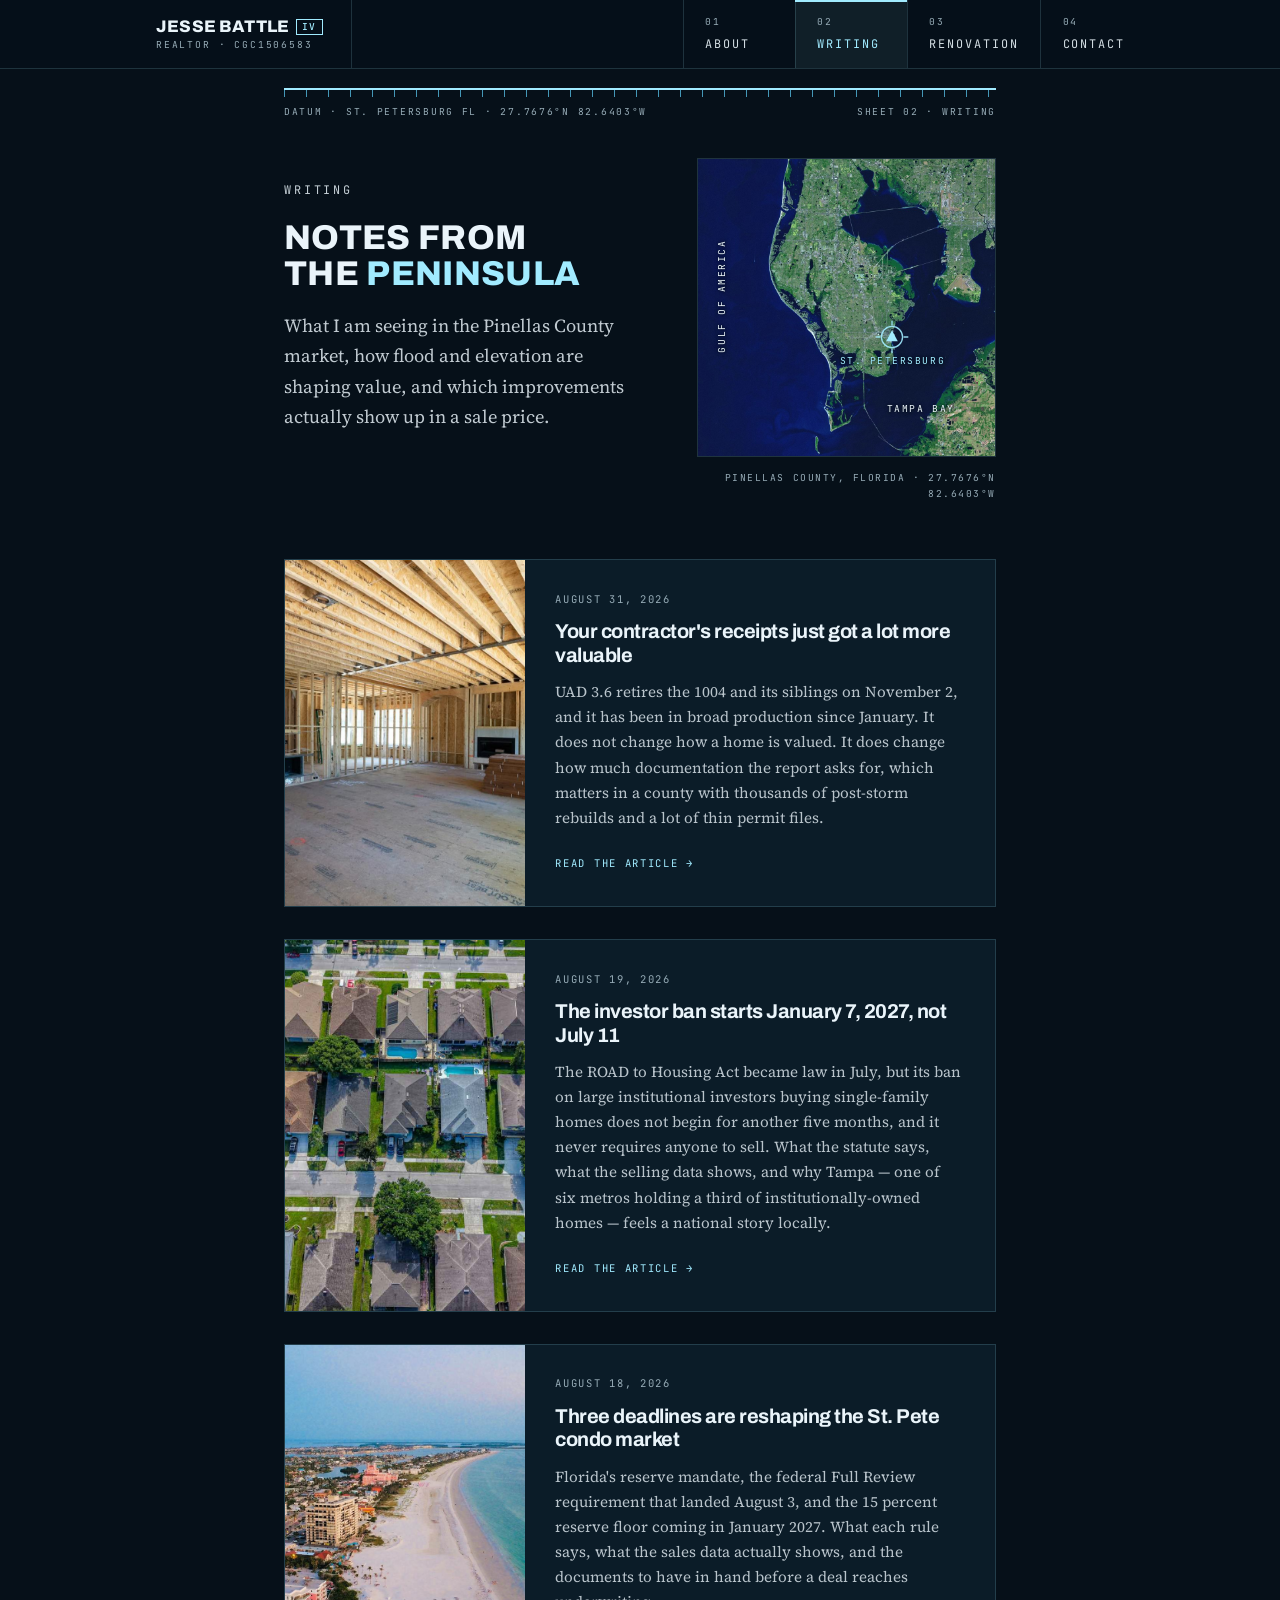
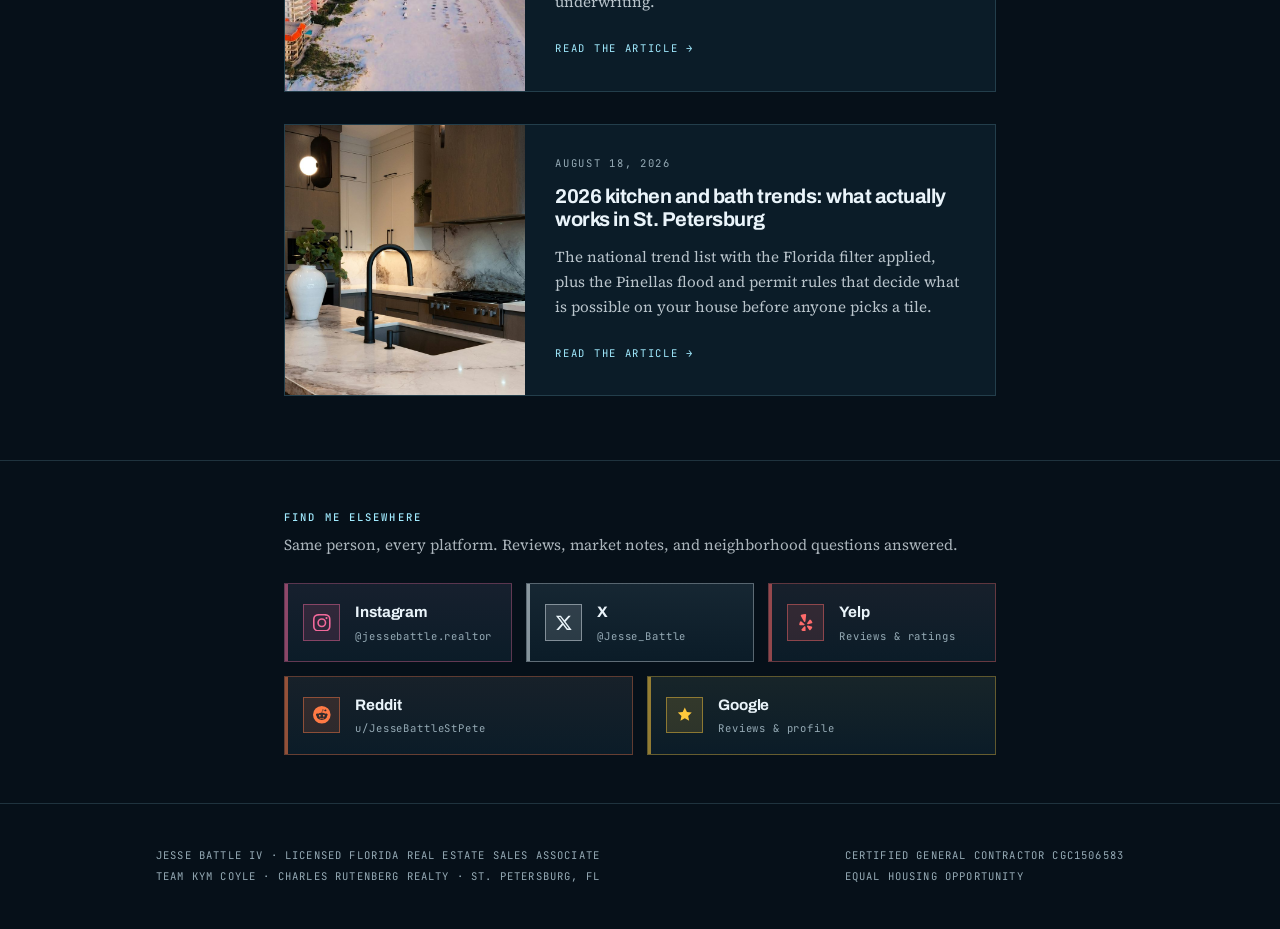
==== blog/index.html @ 07de6c53 "Add renovation.html, process paver photos, retire /inspiration Two paver derivatives from two differ" ====
<!DOCTYPE html>
<html lang="en">
<head>
<meta charset="utf-8">
<meta name="viewport" content="width=device-width, initial-scale=1">
<title>Writing | Jesse Battle IV, St. Petersburg</title>
<meta name="description" content="Notes on the Pinellas County residential market, flood and elevation, and what actually moves property value in St. Petersburg. By Jesse Battle IV, REALTOR and Certified General Contractor.">
<link rel="canonical" href="https://jessebattle.com/blog/">
<meta property="og:type" content="website">
<meta property="og:title" content="Writing | Jesse Battle IV">
<meta property="og:description" content="Notes on the Pinellas County residential market, flood and elevation, and what moves property value in St. Petersburg.">
<meta property="og:url" content="https://jessebattle.com/blog/">
<meta property="og:image" content="https://jessebattle.com/social-writing.jpg">
<meta name="twitter:card" content="summary_large_image">
<meta name="twitter:site" content="@Jesse_Battle">
<meta name="twitter:creator" content="@Jesse_Battle">
<meta name="twitter:title" content="Writing | Jesse Battle IV">
<meta name="twitter:description" content="Notes on the Pinellas County residential market, flood and elevation, and what moves property value in St. Petersburg.">
<meta name="twitter:image" content="https://jessebattle.com/social-writing.jpg">
<meta name="twitter:image:alt" content="Satellite view of the Pinellas peninsula on Florida's Gulf coast. The Gulf of America fills the left, the urban peninsula runs down the centre, and Tampa Bay and Hillsborough County lie to the east.">
<!-- Pinellas Builders house mark, wordmark dropped: it cannot read at 16px. -->
<link rel="icon" href="/favicon.ico" sizes="any">
<link rel="icon" type="image/png" href="/favicon-32.png" sizes="32x32">
<link rel="apple-touch-icon" href="/apple-touch-icon.png">
<link rel="preconnect" href="https://fonts.googleapis.com">
<link rel="preconnect" href="https://fonts.gstatic.com" crossorigin>
<link href="https://fonts.googleapis.com/css2?family=Archivo:wdth,wght@62..125,400..900&family=JetBrains+Mono:wght@400;500&family=Source+Serif+4:opsz,wght@8..60,400;8..60,600&display=swap" rel="stylesheet">
<link rel="stylesheet" href="../style.css">
</head>
<body class="writing">

<nav>
  <div class="wrap">
    <a class="tb-brand" href="/"><span class="nm">Jesse Battle<span class="iv">IV</span></span><span class="sub">REALTOR &middot; CGC1506583</span></a>
    <ul class="tb-links">
      <li><a href="/"><span class="n">01</span><span class="t">About</span></a></li>
      <li><a href="/blog/" aria-current="page"><span class="n">02</span><span class="t">Writing</span></a></li>
      <li><a href="/renovation"><span class="n">03</span><span class="t">Renovation</span></a></li>
      <li><a href="/#contact"><span class="n">04</span><span class="t">Contact</span></a></li>
    </ul>
  </div>
</nav>
<div class="wrap datum-strip"><div class="datum"></div>
  <div class="datum-lab"><span>Datum &middot; St. Petersburg FL &middot; 27.7676&deg;N 82.6403&deg;W</span><span>Sheet 02 &middot; Writing</span></div>
</div>

<div class="page-head">
  <div class="wrap wh">
    <div class="wh-grid">
      <div class="wh-col">
        <p class="eyebrow">Writing</p>
        <h1>Notes from the <span>peninsula</span></h1>
        <p class="deck">What I am seeing in the Pinellas County market, how flood and elevation are
        shaping value, and which improvements actually show up in a sale price.</p>
      </div>

      <figure class="wh-map">
        <div class="map-frame">
          <img src="img/pinellas-peninsula-satellite.jpg" width="900" height="900" alt="Satellite view of the Pinellas peninsula on Florida's Gulf coast. The deep blue Gulf of America fills the left side with a chain of barrier islands along the shore; the green and grey urban peninsula runs down the centre between the Gulf and Tampa Bay; Old Tampa Bay lies to the north with bridges crossing east to Hillsborough County, and the Sunshine Skyway crosses the mouth of the bay at the bottom. St. Petersburg sits near the southern end.">
          <span class="map-mark" style="left:65.4%;top:59.7%"><svg viewBox="0 0 40 40" aria-hidden="true"><circle cx="20" cy="20" r="11" fill="none" stroke="var(--pb)" stroke-width="1.4" opacity=".9"/><path d="M20,3 V8 M20,32 V37 M3,20 H8 M32,20 H37" stroke="var(--pb)" stroke-width="1.4" opacity=".9"/><path d="M20,13 L26,24.5 L14,24.5 Z" fill="var(--pb)"/></svg></span>
          <span class="map-lab map-lab-key" style="left:65.4%;top:68%">St. Petersburg</span>
          <span class="map-lab map-lab-vert" style="left:8%;top:46%">Gulf of America</span>
          <span class="map-lab" style="left:75%;top:84%">Tampa Bay</span>
        </div>
        <figcaption>Pinellas County, Florida &middot; 27.7676&deg;N 82.6403&deg;W</figcaption>
      </figure>
    </div>
  </div>
</div>

<div class="wrap">
  <ul class="posts">

    <li>
      <a href="2026-uad-3-6-appraisal-changes-pinellas">
        <div class="shot">
          <img src="img/uad-3-6-framing.jpg" alt="Interior framing of a home under construction with studs and floor joists exposed">
        </div>
        <div class="meta">
          <time datetime="2026-08-31">August 31, 2026</time>
          <h2>Your contractor's receipts just got a lot more valuable</h2>
          <p>UAD 3.6 retires the 1004 and its siblings on November 2, and it has been in broad
          production since January. It does not change how a home is valued. It does change how
          much documentation the report asks for, which matters in a county with thousands of
          post-storm rebuilds and a lot of thin permit files.</p>
          <span class="more">Read the article &rarr;</span>
        </div>
      </a>
    </li>

    <li>
      <a href="2026-institutional-investor-ban-tampa-bay">
        <div class="shot">
          <img src="img/florida-subdivision-aerial.jpg" alt="Straight-down aerial view of a Florida single-family subdivision. Rows of detached one-story houses with hip roofs sit on small rectangular lots along two parallel streets, with fenced back yards, swimming pools, parked cars in concrete driveways, and mature shade trees between the lots.">
        </div>
        <div class="meta">
          <time datetime="2026-08-19">August 19, 2026</time>
          <h2>The investor ban starts January 7, 2027, not July 11</h2>
          <p>The ROAD to Housing Act became law in July, but its ban on large institutional investors
          buying single-family homes does not begin for another five months, and it never requires
          anyone to sell. What the statute says, what the selling data shows, and why Tampa &mdash;
          one of six metros holding a third of institutionally-owned homes &mdash; feels a national
          story locally.</p>
          <span class="more">Read the article &rarr;</span>
        </div>
      </a>
    </li>

    <li>
      <a href="2026-st-pete-condo-deadlines">
        <div class="shot">
          <img src="img/st-pete-beach-condos-aerial.jpg" alt="Aerial view along St. Pete Beach at dusk. Low-rise and mid-rise condominium buildings line Gulf Boulevard on the left, a wide white sand beach with rows of beach chairs runs through the center, and the turquoise Gulf of America fills the right side. The pink Don CeSar hotel stands mid-frame, with Boca Ciega Bay and the barrier island stretching to the horizon.">
        </div>
        <div class="meta">
          <time datetime="2026-08-18">August 18, 2026</time>
          <h2>Three deadlines are reshaping the St. Pete condo market</h2>
          <p>Florida's reserve mandate, the federal Full Review requirement that landed August 3, and the 15 percent reserve floor coming in January 2027. What each rule says, what the sales data actually shows, and the documents to have in hand before a deal reaches underwriting.</p>
          <span class="more">Read the article &rarr;</span>
        </div>
      </a>
    </li>

    <li>
      <a href="2026-kitchen-bath-trends-st-pete">
        <div class="shot">
          <img src="img/quartzite-kitchen.jpg" alt="Quartzite island and full-height backsplash in a white oak kitchen">
        </div>
        <div class="meta">
          <time datetime="2026-08-18">August 18, 2026</time>
          <h2>2026 kitchen and bath trends: what actually works in St. Petersburg</h2>
          <p>The national trend list with the Florida filter applied, plus the Pinellas flood and permit rules that decide what is possible on your house before anyone picks a tile.</p>
          <span class="more">Read the article &rarr;</span>
        </div>
      </a>
    </li>

    <!-- ===== COPY ONE OF THESE BLOCKS FOR EVERY NEW POST. NEWEST GOES ON TOP. ===== -->
    <!-- ===== END POST BLOCK ===== -->

  </ul>
</div>

<div class="foot-social">
  <div class="wrap">
    <h2>Find me elsewhere</h2>
    <p>Same person, every platform. Reviews, market notes, and neighborhood questions answered.</p>
      <div class="social-grid">
      <a class="slink s-ig" href="https://www.instagram.com/jessebattle.realtor/" target="_blank" rel="me noopener">
        <span class="sicon"><svg viewBox="0 0 24 24" aria-hidden="true"><path d="M12 2.16c3.2 0 3.58.01 4.85.07 1.17.05 1.8.25 2.23.41.56.22.96.48 1.38.9.42.42.68.82.9 1.38.16.42.36 1.06.41 2.23.06 1.27.07 1.65.07 4.85s-.01 3.58-.07 4.85c-.05 1.17-.25 1.8-.41 2.23-.22.56-.48.96-.9 1.38-.42.42-.82.68-1.38.9-.42.16-1.06.36-2.23.41-1.27.06-1.65.07-4.85.07s-3.58-.01-4.85-.07c-1.17-.05-1.8-.25-2.23-.41-.56-.22-.96-.48-1.38-.9-.42-.42-.68-.82-.9-1.38-.16-.42-.36-1.06-.41-2.23C2.17 15.58 2.16 15.2 2.16 12s.01-3.58.07-4.85c.05-1.17.25-1.8.41-2.23.22-.56.48-.96.9-1.38.42-.42.82-.68 1.38-.9.42-.16 1.06-.36 2.23-.41C8.42 2.17 8.8 2.16 12 2.16M12 0C8.74 0 8.33.01 7.05.07 5.78.13 4.9.33 4.14.63c-.79.31-1.46.72-2.13 1.38C1.35 2.68.94 3.35.63 4.14.33 4.9.13 5.78.07 7.05.01 8.33 0 8.74 0 12s.01 3.67.07 4.95c.06 1.27.26 2.15.56 2.91.31.79.72 1.46 1.38 2.13.67.66 1.34 1.07 2.13 1.38.76.3 1.64.5 2.91.56C8.33 23.99 8.74 24 12 24s3.67-.01 4.95-.07c1.27-.06 2.15-.26 2.91-.56.79-.31 1.46-.72 2.13-1.38.66-.67 1.07-1.34 1.38-2.13.3-.76.5-1.64.56-2.91.06-1.28.07-1.69.07-4.95s-.01-3.67-.07-4.95c-.06-1.27-.26-2.15-.56-2.91-.31-.79-.72-1.46-1.38-2.13C21.32 1.35 20.65.94 19.86.63 19.1.33 18.22.13 16.95.07 15.67.01 15.26 0 12 0z"/><path d="M12 5.84A6.16 6.16 0 1 0 18.16 12 6.16 6.16 0 0 0 12 5.84zM12 16a4 4 0 1 1 4-4 4 4 0 0 1-4 4z"/><circle cx="18.41" cy="5.59" r="1.44"/></svg></span>
        <span class="stext"><strong>Instagram</strong><em>@jessebattle.realtor</em></span>
      </a>
      <a class="slink s-x" href="https://x.com/Jesse_Battle" target="_blank" rel="me noopener">
        <span class="sicon"><svg viewBox="0 0 24 24" aria-hidden="true"><path d="M18.24 2.25h3.31l-7.23 8.26 8.5 11.24h-6.65l-5.21-6.82-5.96 6.82H1.69l7.73-8.84L1.25 2.25h6.82l4.71 6.23zm-1.16 17.52h1.83L7.08 4.13H5.11z"/></svg></span>
        <span class="stext"><strong>X</strong><em>@Jesse_Battle</em></span>
      </a>
      <a class="slink s-yelp" href="https://www.yelp.com/biz/jesse-battle-charles-rutenberg-realty-st-petersburg" target="_blank" rel="me noopener">
        <span class="sicon"><svg viewBox="0 0 24 24" aria-hidden="true"><path d="M20.16 12.594l-4.995 1.433c-.96.276-1.74-.8-1.176-1.63l2.905-4.308a1.072 1.072 0 011.596-.206 9.194 9.194 0 012.364 3.252 1.073 1.073 0 01-.694 1.459zm-5.155 3.156l4.997 1.433c.63.181.94.9.65 1.489a9.208 9.208 0 01-2.373 3.248 1.073 1.073 0 01-1.596-.207l-2.9-4.312c-.564-.83.253-1.906 1.222-1.65zm-3.352 1.933l.005 5.198c0 .657-.577 1.163-1.225 1.074a9.196 9.196 0 01-3.848-1.398 1.073 1.073 0 01-.209-1.597l3.32-3.986c.66-.792 1.957-.324 1.957.709zM9.997 13.55c.83.563.353 1.86-.68 1.86l-5.199-.005a1.073 1.073 0 01-1.074-1.226 9.196 9.196 0 011.4-3.847 1.073 1.073 0 011.596-.208l3.957 3.426zM11.44.011c.657 0 1.163.577 1.074 1.225L11.51 9.79c-.145 1.06-1.575 1.32-2.087.38L5.29 2.62a1.073 1.073 0 01.484-1.522A15.32 15.32 0 0111.44.011z"/></svg></span>
        <span class="stext"><strong>Yelp</strong><em>Reviews &amp; ratings</em></span>
      </a>
      <a class="slink s-reddit" href="https://www.reddit.com/user/JesseBattleStPete/" target="_blank" rel="me noopener">
        <span class="sicon"><svg viewBox="0 0 24 24" aria-hidden="true"><path d="M12 0A12 12 0 000 12a12 12 0 0012 12 12 12 0 0012-12A12 12 0 0012 0zm5.01 4.744c.688 0 1.25.561 1.25 1.249a1.25 1.25 0 01-2.498.056l-2.597-.547-.8 3.747c1.824.07 3.48.632 4.674 1.488.308-.309.73-.491 1.207-.491.968 0 1.754.786 1.754 1.754 0 .716-.435 1.333-1.01 1.614a3.111 3.111 0 01.042.52c0 2.694-3.13 4.87-6.993 4.87-3.865 0-6.994-2.176-6.994-4.87 0-.183.015-.366.043-.534A1.748 1.748 0 014.028 12c0-.968.786-1.754 1.754-1.754.463 0 .898.196 1.207.49 1.207-.883 2.878-1.43 4.744-1.487l.885-4.182a.342.342 0 01.14-.197.35.35 0 01.238-.042l2.906.617a1.214 1.214 0 011.108-.701zM9.25 12C8.561 12 8 12.562 8 13.25c0 .687.561 1.248 1.25 1.248.687 0 1.248-.561 1.248-1.249 0-.688-.561-1.249-1.249-1.249zm5.5 0c-.687 0-1.248.561-1.248 1.25 0 .687.561 1.248 1.249 1.248.688 0 1.249-.561 1.249-1.249 0-.688-.562-1.249-1.25-1.249zm-5.466 3.99a.327.327 0 00-.231.094.33.33 0 000 .463c.842.842 2.484.913 2.961.913.477 0 2.105-.056 2.961-.913a.361.361 0 00.029-.463.33.33 0 00-.464 0c-.547.533-1.684.73-2.512.73-.828 0-1.979-.196-2.512-.73a.326.326 0 00-.232-.095z"/></svg></span>
        <span class="stext"><strong>Reddit</strong><em>u/JesseBattleStPete</em></span>
      </a>
      <a class="slink s-google" href="https://www.google.com/search?sca_esv=5dcec58ab3c3b762&amp;sxsrf=APpeQnv1Jjs673H5n6Td_lzu52m-Fs_aeQ%3A1787079571487&amp;q=Jesse%20Battle%20IV%2C%20REALTOR%C2%AE&amp;stick=H4sIAAAAAAAAAONgU1IxqDAyMElMMTYyNkw1NDUxNzS3MqhIMzNPNjROsTBONkxLTTNaxCrllVpcnKrglFhSkpOq4BmmoxDk6ugT4h90aB0AbNglu0UAAAA&amp;mat=Ccwub0prSMkC" target="_blank" rel="me noopener">
        <span class="sicon"><svg viewBox="0 0 24 24" aria-hidden="true"><path d="M12 2l2.9 6.26 6.6.72-4.9 4.5 1.35 6.52L12 16.72 6.05 20l1.35-6.52-4.9-4.5 6.6-.72z"/></svg></span>
        <span class="stext"><strong>Google</strong><em>Reviews &amp; profile</em></span>
      </a>
    </div>
  </div>
</div>

<footer>
  <div class="wrap">
    <div>
      Jesse Battle IV &middot; Licensed Florida Real Estate Sales Associate<br>
      Team Kym Coyle &middot; Charles Rutenberg Realty &middot; St. Petersburg, FL
    </div>
    <div>
      Certified General Contractor CGC1506583<br>
      Equal Housing Opportunity
    </div>
  </div>
</footer>

</body>
</html>
---- style.css ----
:root{
  --ink:#061019;
  --ink-2:#0B1C28;
  --pb:#A1EBFF;
  --pb-mid:#4FB0D4;
  --paper:#EAF4FA;
  --slate:#96ABB6;
  --hair:rgba(161,235,255,.16);

  /* ---- TYPE SCALE (single source of truth — see HANDOFF.md) ---- */
  --d1:clamp(2.4rem,6.2vw,4.1rem);  /* 38-66px  hero display: homepage name, renovation hero line */
  --d2:clamp(1.75rem,3.6vw,2.15rem);/* 28-34px  page titles, closing headline */
  --d3:clamp(1.5rem,3vw,1.8rem);    /* 24-29px  section heads */
  --h1:1.5rem; --h2:1.25rem; --h3:1.05rem;
  --lead:1.15rem; --base:1.075rem; --small:.95rem; --xsmall:.875rem;
  --l1:.74rem; --l2:.66rem; --l3:.6rem;

}
*{box-sizing:border-box;margin:0;padding:0}
html{scroll-behavior:smooth;-webkit-text-size-adjust:100%}
body{
  background:var(--ink);color:var(--paper);
  font-family:'Source Serif 4',Georgia,serif;
  font-size:var(--base);line-height:1.65;overflow-x:hidden;
}
.wrap{max-width:48rem;margin:0 auto;padding:0 1.75rem}
img{display:block;max-width:100%}

/* ---- title block nav (identical on every page) ---- */
nav{position:sticky;top:0;z-index:50;background:rgba(6,16,25,.96);backdrop-filter:blur(10px);border-bottom:1px solid var(--hair)}
nav .wrap{max-width:64rem;display:flex;align-items:stretch;justify-content:space-between;padding-left:0;padding-right:0}
.tb-brand{display:flex;flex-direction:column;justify-content:center;gap:.28rem;padding:.85rem 1.75rem;border-right:1px solid var(--hair);text-decoration:none;min-width:0}
.tb-brand .nm{font-family:'Archivo',sans-serif;font-weight:800;font-size:var(--h3);letter-spacing:.01em;text-transform:uppercase;color:var(--paper);display:flex;align-items:center;gap:.45rem;line-height:1.05;transition:color .2s}
.tb-brand .iv{font-family:'JetBrains Mono',monospace;font-size:var(--l3);font-weight:500;letter-spacing:.1em;color:var(--pb);border:1px solid var(--pb);padding:.15rem .33rem;line-height:1}
.tb-brand .sub{font-family:'JetBrains Mono',monospace;font-size:var(--l3);letter-spacing:.19em;text-transform:uppercase;color:var(--slate);line-height:1}
.tb-brand:hover .nm{color:var(--pb)}
.tb-links{display:flex;list-style:none;margin-left:auto}
.tb-links li{display:flex}
.tb-links a{display:flex;flex-direction:column;justify-content:center;gap:.32rem;padding:.85rem 1.35rem;border-left:1px solid var(--hair);text-decoration:none;position:relative;min-width:7rem;transition:background .2s}
.tb-links a:hover{background:rgba(161,235,255,.05)}
.tb-links .n{font-family:'JetBrains Mono',monospace;font-size:var(--l3);letter-spacing:.16em;color:var(--slate)}
.tb-links .t{font-family:'JetBrains Mono',monospace;font-size:var(--l1);letter-spacing:.16em;text-transform:uppercase;color:rgba(234,244,250,.9)}
.tb-links a[aria-current]{background:rgba(161,235,255,.07)}
.tb-links a[aria-current]::before{content:"";position:absolute;left:-1px;right:0;top:0;height:2px;background:var(--pb)}
.tb-links a[aria-current] .t{color:var(--pb)}
.tb-links a:focus-visible,.tb-brand:focus-visible{outline:2px solid var(--pb);outline-offset:-3px}
@media(max-width:760px){
  nav .wrap{flex-direction:column}
  .tb-brand{border-right:0;border-bottom:1px solid var(--hair);flex-direction:row;align-items:center;justify-content:space-between;gap:1rem;padding:.8rem 1.35rem}
  .tb-links{width:100%}
  .tb-links li{flex:1}
  .tb-links a{flex:1;min-width:0;align-items:center;border-left:0;border-right:1px solid var(--hair);padding:.72rem .4rem}
  .tb-links li:last-child a{border-right:0}
}
@media(max-width:430px){
  /* keep the wordmark on one line; the credential label drops beneath it */
  .tb-brand{flex-direction:column;align-items:flex-start;gap:.35rem}
  .tb-brand .nm{white-space:nowrap}
}
@media(max-width:360px){
  /* four nav cells plus the longest label (Inspiration) overrun a 320px
     screen at the default label size; tighten both so the row still fits */
  .tb-links a{padding:.72rem .25rem}
  .tb-links .t{font-size:var(--l2);letter-spacing:.1em}
}

/* ---- datum: the page baseline ---- */
.datum{position:relative;height:0;border-top:2px solid var(--pb)}
.datum::after{content:"";position:absolute;left:0;right:0;top:0;height:7px;background:repeating-linear-gradient(90deg,var(--pb-mid) 0 1px,transparent 1px 22px);opacity:.85}
.datum-lab{display:flex;justify-content:space-between;gap:1rem;flex-wrap:wrap;padding-top:.9rem;font-family:'JetBrains Mono',monospace;font-size:var(--l3);letter-spacing:.18em;text-transform:uppercase;color:var(--slate)}
.datum-strip{padding-top:1.2rem}
@media(max-width:720px){
  /* Writing index only. On a phone the strip sits between the nav and the
     page head and pushes the first article card down by its full height.
     Scoped to the .writing body class, the same convention as .home on the
     index. The strip stays in the markup on every page; this hides it. */
  .writing .datum-strip{display:none}
}

/* ---- contact stations ---- */
.contact-stations{margin-top:2.6rem}
.station{display:grid;grid-template-columns:auto 1fr auto;gap:1.2rem;align-items:baseline;padding:1.6rem 0;border-bottom:1px solid var(--hair);text-decoration:none;color:inherit;transition:border-color .2s}
.station:first-of-type{border-top:1px solid var(--hair)}
.station:hover{border-color:var(--pb)}
.station:focus-visible{outline:2px solid var(--pb);outline-offset:3px}
.station .lab{font-family:'JetBrains Mono',monospace;font-size:var(--l3);letter-spacing:.2em;text-transform:uppercase;color:var(--slate);min-width:4.5rem}
.station .val{font-family:'Archivo',sans-serif;font-weight:800;font-size:var(--h2);letter-spacing:-.035em;color:var(--paper);word-break:break-word;line-height:1.05}
.station:hover .val{color:var(--pb)}
.station .arw{color:var(--pb);font-size:var(--h3)}
@media(max-width:620px){.station{grid-template-columns:1fr auto}.station .lab{grid-column:1/-1;margin-bottom:.35rem}}

/* ---- social cards: brand colour at rest ---- */
.social-grid{display:grid;grid-template-columns:repeat(6,1fr);gap:.85rem;margin-top:1.6rem}
/* 5 cards fill two complete rows: 3 across, then 2 across. No orphan card. */
.social-grid .slink{grid-column:span 2}
.social-grid .slink:nth-last-child(-n+2){grid-column:span 3}
@media(max-width:900px){.social-grid{grid-template-columns:repeat(2,1fr)}
  .social-grid .slink{grid-column:span 1}
  .social-grid .slink:nth-last-child(-n+2){grid-column:span 1}
  .social-grid .slink:last-child{grid-column:span 2}}
@media(max-width:560px){.social-grid{grid-template-columns:1fr}
  .social-grid .slink,.social-grid .slink:nth-last-child(-n+2),.social-grid .slink:last-child{grid-column:span 1}}
.slink{display:flex;align-items:center;gap:.95rem;padding:1rem 1.15rem;text-decoration:none;color:inherit;position:relative;overflow:hidden;
  border:1px solid color-mix(in srgb,var(--lit) 34%,transparent);
  background:linear-gradient(color-mix(in srgb,var(--lit) 5%,var(--ink-2)),var(--ink-2));
  transition:border-color .22s,transform .22s,background .22s}
.slink::before{content:"";position:absolute;left:0;top:0;bottom:0;width:3px;background:var(--lit);opacity:.55;transition:opacity .22s,width .22s}
.slink:hover{border-color:var(--lit);transform:translateY(-2px);background:linear-gradient(color-mix(in srgb,var(--lit) 12%,var(--ink-2)),var(--ink-2))}
.slink:hover::before{opacity:1;width:4px}
.slink:focus-visible{outline:2px solid var(--lit);outline-offset:3px}
.sicon{display:flex;align-items:center;justify-content:center;width:2.3rem;height:2.3rem;flex:none;
  border:1px solid color-mix(in srgb,var(--lit) 45%,transparent);
  background:color-mix(in srgb,var(--lit) 13%,transparent);transition:border-color .22s,background .22s}
.slink:hover .sicon{border-color:var(--lit);background:color-mix(in srgb,var(--lit) 26%,transparent)}
.sicon svg{width:1.1rem;height:1.1rem;fill:var(--lit);transition:fill .22s}
.stext{display:flex;flex-direction:column;gap:.15rem;min-width:0}
.stext strong{font-family:'Archivo',sans-serif;font-weight:700;font-size:var(--small);letter-spacing:-.01em;color:var(--paper)}
.slink:hover .stext strong{color:var(--lit)}
.stext em{font-family:'JetBrains Mono',monospace;font-style:normal;font-size:var(--l2);letter-spacing:.08em;color:var(--slate);white-space:nowrap;overflow:hidden;text-overflow:ellipsis}
/* --brand = true brand colour; --lit = adjusted to sit on #061019 without vibrating.
   Shared by the footer social cards (brand colour at rest) and the article share
   row (brand colour on hover only). Every --lit clears 7:1 on --ink and on the
   8% tint the share buttons paint on hover — the true brand blues do not, which
   is why Facebook and LinkedIn are lightened this far. */
.s-ig{--brand:#E1306C;--lit:#F2699B}
.s-x{--brand:#EAF4FA;--lit:#EAF4FA}
.s-yelp{--brand:#FF1A1A;--lit:#FF6B6B}
.s-reddit{--brand:#FF4500;--lit:#FF7A45}
.s-google{--brand:#F4B400;--lit:#FFC93C}
.s-fb{--brand:#1877F2;--lit:#7FB4FF}
.s-li{--brand:#0A66C2;--lit:#6FB6F0}
.s-em{--lit:#6FC4E4}
.s-copy{--lit:var(--pb)}

/* ---- article share row ---- */
/* Same family as the social cards, inverted: restrained at rest, brand on hover.
   Links work with JS off; Copy and the native sheet are unhidden by share.js. */
.share{border-top:1px solid var(--hair);margin-top:3rem;padding-top:1.5rem}
.share h3{font-family:'JetBrains Mono',monospace;font-size:var(--l2);letter-spacing:.2em;text-transform:uppercase;color:var(--pb);margin:0 0 1rem;font-weight:500}
.share-row{display:flex;flex-wrap:wrap;gap:.55rem}
.share-btn{display:inline-flex;align-items:center;gap:.55rem;padding:.6rem .8rem;
  font-family:'JetBrains Mono',monospace;font-size:var(--l2);letter-spacing:.14em;text-transform:uppercase;
  color:var(--slate);text-decoration:none;background:transparent;border:1px solid var(--hair);
  cursor:pointer;transition:color .2s,border-color .2s,background .2s,transform .2s}
.share-btn:hover{color:var(--lit,var(--pb));border-color:var(--lit,var(--pb));background:color-mix(in srgb,var(--lit,var(--pb)) 8%,transparent);transform:translateY(-1px)}
.share-btn:focus-visible{outline:2px solid var(--lit,var(--pb));outline-offset:3px}
.share-btn svg{width:.95rem;height:.95rem;flex:none;fill:currentColor}
.share-btn svg.st{fill:none;stroke:currentColor;stroke-width:1.8;stroke-linecap:round;stroke-linejoin:round}
.share-btn .ic-ok{display:none}
.share-btn.is-copied{color:var(--pb);border-color:var(--pb)}
.share-btn.is-copied .ic-ok{display:block}
.share-btn.is-copied .ic-link{display:none}
.share-native{width:100%;justify-content:center;padding:.85rem 1rem;color:var(--pb);border-color:var(--pb)}
/* An author `display` beats the UA stylesheet's [hidden]{display:none}, so the
   flex declarations above would render both of these regardless of the attribute.
   Class+attribute outranks the bare class, so no !important is needed. */
.share-btn[hidden],.share-row[hidden]{display:none}
@media(max-width:420px){.share-row{flex-direction:column;align-items:stretch}.share-btn{justify-content:center}}


.page-head{padding:2.4rem 0 1.8rem}
.wh h1{font-family:'Archivo',sans-serif;font-weight:800;font-size:var(--d2);line-height:1.05;letter-spacing:.01em;text-transform:uppercase;max-width:14ch}
.wh h1 span{color:var(--pb)}
.wh .deck{margin-top:1.6rem;max-width:46ch;color:rgba(234,244,250,.82);font-size:var(--lead)}
.wh-grid{display:grid;grid-template-columns:1.1fr .9fr;gap:3rem;align-items:start}
.wh .deck{margin-top:1.2rem}
.wh-map{margin:0}
.map-frame{position:relative;border:1px solid var(--hair);line-height:0;overflow:hidden}
.map-frame img{width:100%;height:auto;display:block}
.map-mark{position:absolute;width:2.4rem;height:2.4rem;transform:translate(-50%,-50%);pointer-events:none}
.map-mark svg{width:100%;height:100%;display:block}
.map-lab{position:absolute;transform:translate(-50%,-50%);font-family:'JetBrains Mono',monospace;
  font-size:var(--l3);letter-spacing:.16em;text-transform:uppercase;color:var(--paper);
  text-shadow:0 1px 4px rgba(6,16,25,.95),0 0 2px rgba(6,16,25,.9);pointer-events:none;white-space:nowrap;line-height:1}
.map-lab-key{color:var(--pb)}
.map-lab-vert{transform:translate(-50%,-50%) rotate(-90deg)}
.wh-map figcaption{font-family:'JetBrains Mono',monospace;font-size:var(--l3);letter-spacing:.16em;text-transform:uppercase;color:var(--slate);margin-top:.8rem;text-align:right}
@media(max-width:860px){
  .wh-grid{grid-template-columns:1fr;gap:2.2rem}
  /* the peninsula map is desktop context; on a stacked layout it pushed the
     first article card a full screen down, so it comes out below 860px.
     Hiding the figure takes its caption with it. */
  .wh-map{display:none}
}
.eyebrow{font-family:'JetBrains Mono',monospace;font-size:var(--l1);letter-spacing:.24em;text-transform:uppercase;color:var(--pb);margin-bottom:1.2rem}
h1{font-family:'Archivo',sans-serif;font-weight:800;font-size:var(--d2);line-height:1.05;letter-spacing:.01em;text-transform:uppercase}
.page-head p{margin-top:1.4rem;max-width:46ch;color:rgba(234,244,250,.84)}

/* ---- post cards ---- */
.posts{list-style:none;padding:1.8rem 0 4rem;display:grid;gap:2rem}
.posts li{margin:0}
.posts a{display:grid;grid-template-columns:15rem 1fr;border:1px solid var(--hair);background:var(--ink-2);text-decoration:none;color:inherit;transition:border-color .2s}
.posts a:hover{border-color:var(--pb)}
.posts a:focus-visible{outline:2px solid var(--pb);outline-offset:4px}
.posts .shot{overflow:hidden;background:var(--ink);min-height:11rem}
.posts .shot img{width:100%;height:100%;object-fit:cover;display:block}
.posts .meta{padding:1.9rem}
.posts time{font-family:'JetBrains Mono',monospace;font-size:var(--l2);letter-spacing:.16em;text-transform:uppercase;color:var(--slate);display:block;margin-bottom:.75rem}
.posts h2{font-family:'Archivo',sans-serif;font-weight:700;font-size:var(--h2);letter-spacing:-.025em;line-height:1.18;margin:0 0 .75rem}
.posts a:hover h2{color:var(--pb)}
.posts p{color:rgba(234,244,250,.78);font-size:var(--small);max-width:60ch;margin-bottom:1.1rem}
.posts .more{font-family:'JetBrains Mono',monospace;font-size:var(--l2);letter-spacing:.16em;text-transform:uppercase;color:var(--pb)}
@media(max-width:720px){
  .posts a{grid-template-columns:1fr}
  .posts .shot{min-height:10rem}
  .posts .meta{padding:1.6rem}
}

.foot-social{padding:3rem 0;border-top:1px solid var(--hair)}
.foot-social .wrap{max-width:48rem}
.foot-social h2{font-family:'JetBrains Mono',monospace;font-size:var(--l2);letter-spacing:.2em;text-transform:uppercase;color:var(--pb);margin:0 0 .35rem;font-weight:500}
.foot-social p{font-size:var(--small);color:rgba(234,244,250,.72);margin:0}
.foot-social .social-grid{margin-top:1.6rem}

/* ---- article ---- */
article{padding:3rem 0 4rem}
.byline{display:flex;align-items:baseline;gap:.6rem;flex-wrap:wrap;font-family:'JetBrains Mono',monospace;font-size:var(--l2);letter-spacing:.14em;text-transform:uppercase;color:var(--slate);margin-bottom:1.8rem;padding-bottom:1.2rem;border-bottom:1px solid var(--hair)}
.byline strong{color:var(--paper);font-weight:500}
.byline .cred{color:var(--pb)}
.author-box{border:1px solid var(--hair);background:var(--ink-2);padding:1.6rem 1.75rem;margin-top:3rem}
.author-box h3{font-family:'JetBrains Mono',monospace;font-size:var(--l2);letter-spacing:.2em;text-transform:uppercase;color:var(--pb);margin:0 0 .8rem;font-weight:500}
.author-box p{font-size:var(--small);color:rgba(234,244,250,.82);margin-bottom:0}

article time{font-family:'JetBrains Mono',monospace;font-size:var(--l2);letter-spacing:.16em;text-transform:uppercase;color:var(--slate);display:block;margin-bottom:1.5rem}
article h2{font-family:'Archivo',sans-serif;font-weight:800;font-size:var(--h1);letter-spacing:.01em;text-transform:uppercase;margin:2.75rem 0 1rem;line-height:1.1}
article h3{font-family:'Archivo',sans-serif;font-weight:700;font-size:var(--h3);margin:2rem 0 .75rem}
article p{margin-bottom:1.25rem;color:rgba(234,244,250,.86)}
article ul,article ol{margin:0 0 1.25rem 1.35rem;color:rgba(234,244,250,.86)}
article li{margin-bottom:.55rem}
article a{color:var(--pb);text-decoration:none;border-bottom:1px solid rgba(161,235,255,.4)}
article a:hover{border-bottom-color:var(--pb)}
article blockquote{border-left:2px solid var(--pb);padding-left:1.4rem;margin:1.75rem 0;color:rgba(234,244,250,.78);font-style:italic}
article strong{color:var(--paper)}
.post-nav{border-top:1px solid var(--hair);padding-top:2rem;margin-top:3rem}
.post-nav a{font-family:'JetBrains Mono',monospace;font-size:var(--l1);letter-spacing:.16em;text-transform:uppercase;color:var(--pb);text-decoration:none}

footer{border-top:1px solid var(--hair);padding:2.6rem 0;font-family:'JetBrains Mono',monospace;font-size:var(--l2);letter-spacing:.11em;line-height:2;color:var(--slate);text-transform:uppercase}
footer .wrap{max-width:64rem;display:flex;justify-content:space-between;gap:2rem;flex-wrap:wrap}

@media (prefers-reduced-motion:reduce){html{scroll-behavior:auto}}


/* =========================================================
   HOMEPAGE
   Scoped with .home (set on <body> in index.html) so these rules
   cannot reach the blog pages. Everything shared — nav, datum,
   stations, social cards, type scale — lives above this line.
   ========================================================= */
.home .wrap{max-width:64rem}  /* override ONLY the width; margin/padding stay
                                 inherited from .wrap so nav .wrap's padding:0
                                 is not clobbered by specificity */
.home header{position:relative;padding:5rem 0 3.5rem;overflow:hidden}
.home .grid-bg{position:absolute;inset:0;pointer-events:none;opacity:.5;
    background-image:
      linear-gradient(rgba(161,235,255,.055) 1px,transparent 1px),
      linear-gradient(90deg,rgba(161,235,255,.055) 1px,transparent 1px);
    background-size:44px 44px;
    mask-image:linear-gradient(to bottom,#000 0%,#000 55%,transparent 100%);
    -webkit-mask-image:linear-gradient(to bottom,#000 0%,#000 55%,transparent 100%);}
.home header .wrap{position:relative;z-index:2;display:grid;grid-template-columns:1.35fr 1fr;gap:3.5rem;align-items:center}
.home .eyebrow{font-family:'JetBrains Mono',monospace;font-size:var(--l1);letter-spacing:.24em;text-transform:uppercase;color:var(--pb);margin-bottom:1.3rem}
.home h1{font-family:'Archivo',sans-serif;font-weight:800;font-size:var(--d1);line-height:1.05;letter-spacing:.01em;text-transform:uppercase}
.home h1 .last{color:var(--pb);display:block}
.home .kicker{margin-top:1.7rem;max-width:40ch;font-size:var(--lead);line-height:1.6;color:rgba(234,244,250,.85)}
.home .portrait{position:relative;justify-self:end;width:100%;max-width:20rem}
.home .portrait::before{content:"";position:absolute;left:-.85rem;top:.85rem;right:.85rem;bottom:-.85rem;border:1px solid var(--pb);z-index:0}
.home .portrait img{position:relative;z-index:1;width:100%;height:auto;filter:none}
.home .portrait figcaption{position:relative;z-index:1;margin-top:1rem;font-family:'JetBrains Mono',monospace;font-size:var(--l2);letter-spacing:.16em;text-transform:uppercase;color:var(--slate)}
@media(max-width:840px){
  .home header .wrap{grid-template-columns:1fr;gap:2.75rem}
  .home .portrait{justify-self:start;max-width:15rem}
}
.home .hats{border-top:1px solid var(--hair);border-bottom:1px solid var(--hair);background:var(--ink-2)}
.home .hats .wrap{display:grid;grid-template-columns:1fr 1fr;gap:0;align-items:stretch}
.home .hat{padding:3rem 2.25rem 3rem 0;display:flex;flex-direction:column}
.home .hat:last-child{padding-left:2.25rem;padding-right:0;border-left:1px solid var(--hair)}
.home .hat-num{font-family:'JetBrains Mono',monospace;font-size:var(--l2);letter-spacing:.2em;text-transform:uppercase;color:var(--pb);margin-bottom:1rem}
.home .hat h2{font-family:'Archivo',sans-serif;font-weight:800;font-size:var(--h1);letter-spacing:.01em;text-transform:uppercase;line-height:1.05;margin-bottom:.9rem}
.home .hat p{font-size:var(--small);color:rgba(234,244,250,.8);max-width:34ch}
.home .hat dl{margin-top:1.4rem;font-family:'JetBrains Mono',monospace;font-size:var(--l1);display:grid;grid-template-columns:auto 1fr;gap:.55rem 1.2rem}
.home .hat dt{color:var(--slate);font-size:var(--l3);letter-spacing:.14em;text-transform:uppercase;padding-top:.12rem}
.home .hat dd{color:var(--paper)}
.home .entity-mark{display:flex;align-items:center;min-height:7.5rem;margin-top:auto;padding-top:1.4rem;border-top:1px solid var(--hair)}
.home .entity-mark img{height:4.6rem;width:auto;opacity:1}
@media(max-width:800px){
  .home .hats .wrap{grid-template-columns:1fr}
  .home .hat{padding:2.5rem 0}
  .home .hat:last-child{padding-left:0;border-left:none;border-top:1px solid var(--hair)}
}
.home .practice-mark{display:flex;align-items:center;gap:1.25rem;min-height:7.5rem;margin-top:auto;padding-top:1.4rem;border-top:1px solid var(--hair)}
.home .practice-mark img{height:5.4rem;width:auto}
.home .specialties{font-family:'JetBrains Mono',monospace;font-size:var(--l2);letter-spacing:.15em;text-transform:uppercase;color:#F2A03D;line-height:2}
.home .specialties span{display:block}
.home .specialties span:last-child{color:var(--slate)}
.home .writing-feature{background:var(--ink-2);border-top:1px solid var(--hair);border-bottom:1px solid var(--hair)}
.home .writing-head{display:flex;justify-content:space-between;align-items:flex-end;gap:2rem;flex-wrap:wrap;margin-bottom:2.25rem}
.home .writing-head h3{font-family:'Archivo',sans-serif;font-weight:800;font-size:var(--d3);line-height:1.05;letter-spacing:.01em;text-transform:uppercase;max-width:20ch;margin:0}
.home .writing-head .deck{max-width:38ch;color:rgba(234,244,250,.82);font-size:var(--lead);margin:0}
.home .writing-sec{padding-top:4.5rem;padding-bottom:4.5rem}
/* Compact post strip: three cards that scan in a couple of seconds. Roughly half
   the height of the single featured card this replaced — thumbnail 10rem instead
   of 22rem, --h3 headline instead of --h2, one line of excerpt. */
.home .post-strip{list-style:none;display:grid;gap:1rem;margin:0;padding:0}
.home .post-strip li{margin:0}
.home .compact-card{display:grid;grid-template-columns:10rem 1fr;border:1px solid var(--hair);background:var(--ink);text-decoration:none;color:inherit;transition:border-color .2s}
.home .compact-card:hover{border-color:var(--pb)}
.home .compact-card:focus-visible{outline:2px solid var(--pb);outline-offset:4px}
.home .compact-card .shot{position:relative;overflow:hidden;background:var(--ink-2)}
.home .compact-card .shot img{width:100%;height:100%;object-fit:cover;display:block}
.home .compact-card .badge{position:absolute;top:0;left:0;background:var(--pb);color:var(--ink);font-family:'JetBrains Mono',monospace;font-size:var(--l3);letter-spacing:.18em;text-transform:uppercase;padding:.35rem .6rem;font-weight:500}
.home .compact-card .meta{padding:1.1rem 1.5rem}
.home .compact-card time{font-family:'JetBrains Mono',monospace;font-size:var(--l2);letter-spacing:.16em;text-transform:uppercase;color:var(--slate);display:block;margin-bottom:.4rem}
.home .compact-card h4{font-family:'Archivo',sans-serif;font-weight:700;font-size:var(--h3);line-height:1.2;letter-spacing:-.02em;margin:0 0 .3rem}
.home .compact-card:hover h4{color:var(--pb)}
.home .compact-card p{font-size:var(--small);line-height:1.45;color:rgba(234,244,250,.78);margin:0 0 .5rem}
.home .compact-card .more{font-family:'JetBrains Mono',monospace;font-size:var(--l2);letter-spacing:.16em;text-transform:uppercase;color:var(--pb)}
@media(max-width:620px){
  /* Below this the text column is too narrow for an --h3 headline, so stack. */
  .home .compact-card{grid-template-columns:1fr}
  .home .compact-card .shot{height:7rem}
  .home .compact-card .meta{padding:1.25rem 1.35rem}
}
@media(max-width:820px){
  .home .writing-head{flex-direction:column;align-items:flex-start;gap:1rem}
}
.home .creds{display:grid;grid-template-columns:repeat(3,1fr);gap:1.25rem;margin-top:2.75rem}
.home .cred-card{border:1px solid var(--hair);background:var(--ink-2);padding:1.9rem 1.75rem;transition:border-color .2s;border-top:2px solid var(--pb)}
.home .cred-card:hover{border-color:var(--pb)}
.home .cred-card .yr{font-family:'JetBrains Mono',monospace;font-size:var(--l2);letter-spacing:.2em;text-transform:uppercase;color:var(--pb);display:block;margin-bottom:.6rem}
.home .cred-card h4{font-family:'Archivo',sans-serif;font-weight:700;font-size:var(--h3);letter-spacing:-.01em;line-height:1.25;margin:0 0 .65rem}
.home .cred-card p{font-size:var(--small);color:rgba(234,244,250,.82);margin:0}
@media(max-width:820px){
  .home .creds{grid-template-columns:1fr}
}
.home .socials{display:flex;gap:.75rem;margin-top:2.5rem;flex-wrap:wrap}
.home .socials a{display:inline-flex;align-items:center;justify-content:center;width:2.9rem;height:2.9rem;border:1px solid var(--hair);color:var(--slate);text-decoration:none;transition:all .2s}
.home .socials a:hover{border-color:var(--pb);color:var(--pb)}
.home .socials a:focus-visible{outline:2px solid var(--pb);outline-offset:3px}
.home .socials svg{width:1.15rem;height:1.15rem;fill:currentColor}
.home .review-link{display:inline-flex;align-items:center;gap:.6rem;margin-top:1.5rem;font-family:'JetBrains Mono',monospace;font-size:var(--l2);letter-spacing:.14em;text-transform:uppercase;color:var(--pb);text-decoration:none;border:1px solid var(--hair);padding:.85rem 1.3rem;transition:border-color .2s}
.home .review-link:hover{border-color:var(--pb)}
.home .review-link svg{width:1rem;height:1rem;fill:currentColor}
.home section{padding:5rem 0}
.home .close-h{font-family:'Archivo',sans-serif;font-weight:800;font-size:var(--d2);line-height:1.05;letter-spacing:.01em;text-transform:uppercase;max-width:13ch;margin-top:2.2rem}
.home .close-deck{margin-top:1.5rem;max-width:46ch;font-size:var(--lead);color:rgba(234,244,250,.84)}
.home .soc-h{font-family:'JetBrains Mono',monospace;font-size:var(--l2);letter-spacing:.2em;text-transform:uppercase;color:var(--pb);margin:2.8rem 0 0;font-weight:500}
.home .sec-label{font-family:'JetBrains Mono',monospace;font-size:var(--l1);letter-spacing:.22em;text-transform:uppercase;color:var(--pb);margin-bottom:1.2rem}
.home h3.big{font-family:'Archivo',sans-serif;font-weight:800;font-size:var(--d3);line-height:1.05;letter-spacing:.01em;text-transform:uppercase;max-width:18ch;margin-bottom:1.6rem}
.home .body-col{max-width:56ch}
.home .story-grid{display:grid;grid-template-columns:1fr 1.15fr;gap:4rem;align-items:start}
.home .story-grid h3.big{margin-bottom:0;max-width:14ch}
.home .story-grid .body-col{max-width:52ch}
@media(max-width:900px){
  .home .story-grid{grid-template-columns:1fr;gap:1.75rem}
  .home .story-grid h3.big{max-width:18ch}
}
.home .body-col p+p{margin-top:1.15rem}
.home .body-col p{color:rgba(234,244,250,.84)}
.home .timeline{list-style:none;margin-top:2rem;max-width:44rem}
.home .timeline li{display:grid;grid-template-columns:6.5rem 1fr;gap:1.5rem;padding:1.15rem 0;border-top:1px solid var(--hair)}
.home .timeline li:last-child{border-bottom:1px solid var(--hair)}
.home .timeline .yr{font-family:'JetBrains Mono',monospace;font-size:var(--l1);color:var(--pb);padding-top:.2rem}
.home .timeline .what strong{display:block;font-family:'Archivo',sans-serif;font-weight:700;font-size:var(--small);margin-bottom:.15rem}
.home .timeline .what span{color:rgba(234,244,250,.78);font-size:var(--small)}
@media(max-width:600px){
  .home .timeline li{grid-template-columns:1fr;gap:.35rem}
}
.home footer .wrap{display:flex;justify-content:space-between;gap:2rem;flex-wrap:wrap}

/* Cyan button. The Practice column had a matching one until the listings
   section on this page replaced the reason for it; this is the only instance now. */
.home .writing-btn{display:inline-flex;align-items:center;gap:.7rem;
  font-family:'JetBrains Mono',monospace;font-size:var(--l1);letter-spacing:.16em;text-transform:uppercase;
  color:var(--pb);text-decoration:none;border:1px solid var(--pb);padding:.85rem 1.2rem;
  background:linear-gradient(rgba(161,235,255,.07),transparent);
  transition:background .2s,color .2s,box-shadow .2s}
.home .writing-btn:hover{background:var(--pb);color:var(--ink);box-shadow:0 0 0 3px rgba(161,235,255,.14)}
.home .writing-btn:focus-visible{outline:2px solid var(--pb);outline-offset:3px}
.home .writing-btn svg{width:.68rem;height:.68rem;flex:none;fill:none;stroke:currentColor;stroke-width:1.7;
  stroke-linecap:round;stroke-linejoin:round}
.home .writing-btn{margin-top:1.9rem}
.vh{position:absolute;width:1px;height:1px;padding:0;margin:-1px;overflow:hidden;clip:rect(0 0 0 0);white-space:nowrap;border:0}

/* =========================================================
   ON THE BOARD: featured listings
   Three plan sheets pinned to the drafting board. Each card carries its
   own datum rule under the photo, the same 2px cyan line plus tick strip
   the page uses at the top of every sheet, so a card reads as a sheet in
   its own right. Spec values reuse the LICENSE / ENTITY / SINCE pattern
   from the hats: mono label in slate over a mono value in paper.
   ========================================================= */
.home #listings{position:relative;overflow:hidden;scroll-margin-top:5rem}
/* Same drafting grid as the hero, dialled back and masked at both ends so
   the section reads as board rather than as a second hero. */
.home .board-bg{position:absolute;inset:0;pointer-events:none;opacity:.55;
  background-image:
    linear-gradient(rgba(161,235,255,.05) 1px,transparent 1px),
    linear-gradient(90deg,rgba(161,235,255,.05) 1px,transparent 1px);
  background-size:44px 44px;
  mask-image:linear-gradient(to bottom,transparent 0,#000 22%,#000 74%,transparent 100%);
  -webkit-mask-image:linear-gradient(to bottom,transparent 0,#000 22%,#000 74%,transparent 100%)}
.home #listings .wrap{position:relative;z-index:1}
.home #listings .sec-label{margin-top:2.4rem;margin-bottom:1.9rem}

.home .sheet-row{list-style:none;margin:0;padding:0;
  display:grid;grid-template-columns:repeat(3,1fr);gap:1.25rem;align-items:stretch}
.home .sheet-row li{margin:0;min-width:0}

.home .sheet{position:relative;display:flex;flex-direction:column;height:100%;
  border:1px solid var(--hair);background:var(--ink-2);text-decoration:none;color:inherit;
  transition:border-color .25s,transform .25s,box-shadow .25s}
.home .sheet:hover{border-color:var(--pb);transform:translateY(-3px);
  box-shadow:0 14px 30px -20px rgba(0,0,0,.95)}
.home .sheet:focus-visible{outline:2px solid var(--pb);outline-offset:4px}

/* ---- the photo ---- */
.home .sheet-shot{position:relative;aspect-ratio:16/9;overflow:hidden;background:var(--ink)}
.home .sheet-shot img{width:100%;height:100%;object-fit:cover;
  filter:saturate(.9) brightness(.93);transform:scale(1.004);
  transition:filter .4s ease,transform .55s cubic-bezier(.2,.6,.2,1)}
.home .sheet:hover .sheet-shot img{filter:none;transform:scale(1.035)}
/* Registration ticks, opposite corners, drawn short at rest and extended on
   hover. The badge owns the top-left corner, so these take top-right and
   bottom-left. */
.home .sheet-shot::before,.home .sheet-shot::after{content:"";position:absolute;z-index:2;
  width:.8rem;height:.8rem;border:0 solid var(--pb);opacity:.75;
  filter:drop-shadow(0 0 2px rgba(6,16,25,.95)) drop-shadow(0 0 1px rgba(6,16,25,.9));
  transition:width .28s ease,height .28s ease,opacity .28s ease}
.home .sheet-shot::before{top:.7rem;right:.7rem;border-top-width:1px;border-right-width:1px}
.home .sheet-shot::after{bottom:.7rem;left:.7rem;border-bottom-width:1px;border-left-width:1px}
.home .sheet:hover .sheet-shot::before,.home .sheet:hover .sheet-shot::after{width:1.7rem;height:1.7rem;opacity:1}

/* ---- status tag: same corner and metrics as the LATEST badge ---- */
.home .sheet-status{position:absolute;top:0;left:0;z-index:3;
  font-family:'JetBrains Mono',monospace;font-size:var(--l3);letter-spacing:.18em;
  text-transform:uppercase;font-weight:500;padding:.35rem .6rem;
  background:var(--pb);color:var(--ink)}
.home .st-pending{background:#F2A03D}
.home .st-sold{background:var(--slate)}

/* ---- the card's own datum ---- */
.home .sheet-datum{position:relative;height:0;border-top:2px solid var(--pb);
  opacity:.5;transition:opacity .25s}
.home .sheet-datum::after{content:"";position:absolute;left:0;right:0;top:0;height:6px;
  background:repeating-linear-gradient(90deg,var(--pb-mid) 0 1px,transparent 1px 16px)}
.home .sheet:hover .sheet-datum{opacity:1}

/* ---- the sheet body ---- */
.home .sheet-body{display:flex;flex-direction:column;flex:1;padding:1.5rem 1.45rem 1.45rem}
.home .sheet-addr{font-family:'Archivo',sans-serif;font-weight:800;font-size:var(--h2);
  line-height:1.12;letter-spacing:.005em;text-transform:uppercase;margin:0;
  /* Two lines' worth of room whether the address needs one or two, so the spec
     strips line up across the three sheets the way rows line up on a drawing.
     Bottom-aligned inside that box, so a one-line address sits on the same
     baseline as the second line of a two-line one and the slack falls above. */
  min-height:2.24em;display:flex;align-items:flex-end;
  transition:color .25s}
.home .sheet:hover .sheet-addr{color:var(--pb)}
.home .sheet-city{font-family:'JetBrains Mono',monospace;font-size:var(--l3);
  letter-spacing:.16em;text-transform:uppercase;color:var(--slate);margin:.5rem 0 0}
/* Wraps to a second line on its own once four values stop fitting, which is
   what happens between the 3-up grid and the swipe row. */
.home .sheet-spec{display:flex;flex-wrap:wrap;gap:.85rem 1.35rem;
  margin-top:1.05rem;padding-top:1rem;border-top:1px solid var(--hair);
  font-family:'JetBrains Mono',monospace}
.home .sheet-spec > div{display:flex;flex-direction:column;gap:.3rem}
.home .sheet-spec dt{font-size:var(--l3);letter-spacing:.14em;text-transform:uppercase;color:var(--slate)}
.home .sheet-spec dd{font-size:var(--l1);line-height:1.1;color:var(--paper);margin:0;white-space:nowrap}
.home .sheet:hover .sheet-spec dd{color:var(--pb)}
.home .sheet-blurb{font-family:'Source Serif 4',Georgia,serif;font-size:var(--small);
  line-height:1.5;color:rgba(234,244,250,.8);margin:1.1rem 0 0}
.home .sheet-more{margin-top:auto;padding-top:1.3rem;
  display:inline-flex;align-items:center;gap:.55rem;
  font-family:'JetBrains Mono',monospace;font-size:var(--l2);letter-spacing:.16em;
  text-transform:uppercase;color:var(--pb)}
.home .sheet-more .ext{width:.68rem;height:.68rem;flex:none;fill:none;stroke:currentColor;
  stroke-width:1.7;stroke-linecap:round;stroke-linejoin:round;transition:transform .25s}
.home .sheet:hover .sheet-more .ext{transform:translate(2px,-2px)}

@media(max-width:900px){
  .home .sheet-row{gap:1rem}
  .home .sheet-body{padding:1.35rem 1.25rem 1.25rem}
}

/* Under 720px the three sheets become a swipe row: one card mostly in view,
   the next peeking. Grid (not flex) so the trailing padding counts toward the
   scroll extent and the last card can snap clear of the right edge. The
   negative inline margin bleeds the row to the viewport edges; the matching
   padding keeps the first and last cards on the text column. */
@media(max-width:720px){
  .home .sheet-row{
    grid-template-columns:none;grid-auto-flow:column;grid-auto-columns:82%;
    gap:.9rem;
    overflow-x:auto;overscroll-behavior-x:contain;
    scroll-snap-type:x mandatory;-webkit-overflow-scrolling:touch;
    scrollbar-width:none;-ms-overflow-style:none;
    margin-inline:-1.75rem;padding-inline:1.75rem;
    scroll-padding-left:1.75rem;padding-bottom:.35rem}
  .home .sheet-row::-webkit-scrollbar{display:none}
  .home .sheet-row li{scroll-snap-align:start}
  /* four values never fit one line on a phone-width card, and letting them wrap
     leaves price stranded on its own row, so pair them off deliberately */
  .home .sheet-spec{display:grid;grid-template-columns:1fr 1fr;gap:.85rem 1rem}
  /* hover is a no-op on touch; drop the lift so a tap-hold does not jump */
  .home .sheet:hover{transform:none}
}

@media (prefers-reduced-motion:reduce){
  .home .sheet,.home .sheet-shot img,.home .sheet-shot::before,.home .sheet-shot::after,
  .home .sheet-datum,.home .sheet-addr,.home .sheet-more .ext{transition:none}
  .home .sheet:hover{transform:none}
  .home .sheet:hover .sheet-shot img{transform:none}
  .home .sheet:hover .sheet-more .ext{transform:none}
}


/* =========================================================
   RENOVATION PAGE
   Scoped with .reno (set on <body> in renovation.html) so none of
   this can reach the blog or the homepage, the same convention as
   .home above. Photos carry the page; Archivo and JetBrains Mono
   are held back to the nav, section labels and captions.
   ========================================================= */
.reno .wrap{max-width:64rem}   /* width only — padding stays inherited, so
                                  nav .wrap's padding:0 is not disturbed */
.foot-social .wrap,.reno .foot-social .wrap{max-width:48rem}

/* Full-bleed escape hatch. body sets overflow-x:hidden, so 100vw cannot
   introduce a horizontal scrollbar on a page that has a scrollbar. */
.reno .bleed{width:100vw;margin-left:calc(50% - 50vw)}

/* --- 1. hero: huge --- */
.reno-hero{position:relative;height:80vh;min-height:24rem;overflow:hidden;background:var(--ink-2)}
.reno-hero>img{width:100%;height:100%;object-fit:cover}
/* Scrim. The framing shot is bright wood under blown-out windows, so the
   display line needs its own ground to sit on rather than luck. */
.reno-hero::after{content:"";position:absolute;inset:0;
  background:linear-gradient(180deg,rgba(6,16,25,.55) 0%,rgba(6,16,25,.20) 42%,rgba(6,16,25,.86) 100%)}
.reno-hero .hero-line{position:absolute;left:0;right:0;bottom:0;z-index:2;padding-bottom:2.8rem}
.reno-hero h1{font-family:'Archivo',sans-serif;font-weight:800;font-size:var(--d1);
  line-height:1;letter-spacing:-.005em;text-transform:uppercase;color:var(--paper);
  text-shadow:0 2px 20px rgba(6,16,25,.65)}
@media(max-width:560px){.reno-hero{height:70vh}.reno-hero .hero-line{padding-bottom:2rem}}

/* --- 2. the one sentence: quiet, and mostly air --- */
.reno-say{padding-top:7rem;padding-bottom:6.5rem}
.reno-say p{font-family:'Archivo',sans-serif;font-weight:800;font-size:var(--d2);
  line-height:1.2;letter-spacing:-.005em;text-transform:uppercase;max-width:26ch;color:var(--paper)}
.reno-say .lic{color:var(--pb);white-space:nowrap}
@media(max-width:560px){.reno-say{padding-top:4.5rem;padding-bottom:4rem}}

/* --- shared section scaffolding --- */
.reno-sec{padding-bottom:5.5rem}
.reno-lab{font-family:'JetBrains Mono',monospace;font-size:var(--l1);letter-spacing:.22em;
  text-transform:uppercase;color:var(--pb);margin:0 0 1.6rem;padding-bottom:.9rem;
  border-bottom:1px solid var(--hair)}
.reno figure{margin:0}
.reno figure img{width:100%;height:auto;border:1px solid var(--hair);background:var(--ink-2)}
.reno figcaption{font-family:'JetBrains Mono',monospace;font-size:var(--l2);letter-spacing:.13em;
  text-transform:uppercase;color:var(--slate);line-height:1.85;margin-top:.9rem;max-width:54ch}
.reno-2{display:grid;grid-template-columns:1fr 1fr;gap:1.6rem;margin-top:1.6rem}
@media(max-width:720px){.reno-2{grid-template-columns:1fr;gap:2.2rem}}

/* --- 5. flooring: medium, with two lines of prose --- */
.reno-note{font-size:var(--lead);color:rgba(234,244,250,.86);max-width:46ch;margin-top:1.7rem}

/* --- 6. walls and layout: full-bleed demo, square plan beside the caption --- */
.reno-plan{display:grid;grid-template-columns:1fr 19rem;gap:2.6rem;align-items:start;margin-top:1.9rem}
/* reno-floor-plan.jpg is 1400x1400 and stays that way: no aspect-ratio and no
   object-fit here, so nothing can crop a plan that is square on purpose. */
.reno-plan .plan img{width:100%;height:auto}
@media(max-width:760px){
  .reno-plan{grid-template-columns:1fr;gap:2rem}
  .reno-plan .plan{max-width:19rem}
}

/* --- 7. pavers: medium, wide beside detail --- */
.reno-pav{display:grid;grid-template-columns:1.55fr 1fr;gap:1.6rem;align-items:start;margin-top:1.6rem}
@media(max-width:760px){.reno-pav{grid-template-columns:1fr;gap:2.2rem}}

/* Location the owner still has to supply. Deliberately loud: a placeholder
   that blends in is a placeholder that ships. */
.tk{background:var(--pb);color:var(--ink);padding:.1em .45em;letter-spacing:.14em;font-weight:500}

/* --- 8. specialty: small on purpose --- */
.reno-spec{display:grid;grid-template-columns:1fr 1fr;gap:1.6rem;max-width:32rem;margin-top:1.6rem}
@media(max-width:560px){.reno-spec{grid-template-columns:1fr;max-width:17rem}}

/* Captions are uppercase mono with wide tracking, which costs a lot of width.
   On a phone that pushes two-line captions to three or four; tightening the
   tracking and dropping the prose a step keeps them at two where it can. */
@media(max-width:560px){
  .reno figcaption{letter-spacing:.07em}
  .reno-note{font-size:var(--base);max-width:none}
}

/* --- 9. close: quiet --- */
.reno-close{border-top:1px solid var(--hair);padding-top:4rem;padding-bottom:4.5rem}
.reno-close p{font-family:'JetBrains Mono',monospace;font-size:var(--l1);letter-spacing:.2em;
  text-transform:uppercase;color:var(--slate);line-height:2.2;margin:0}
.reno-close .cred{color:var(--pb)}
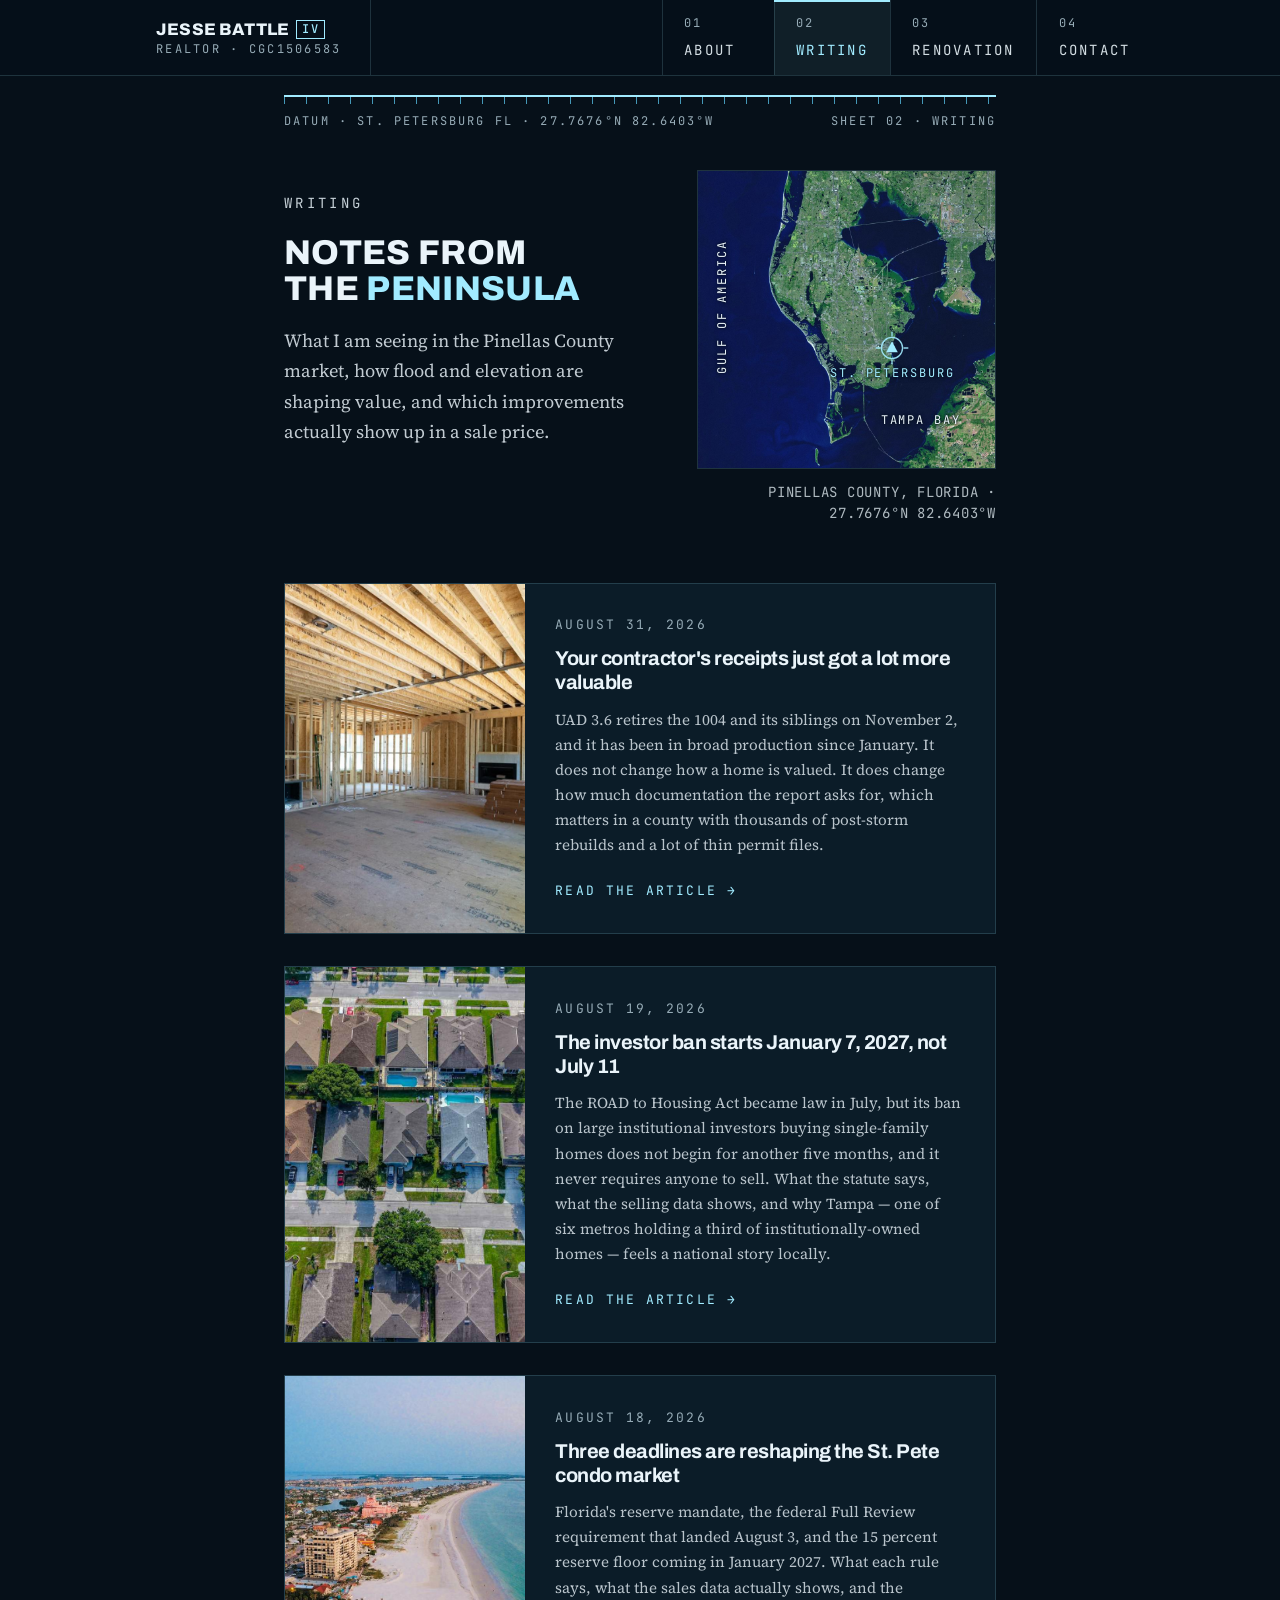
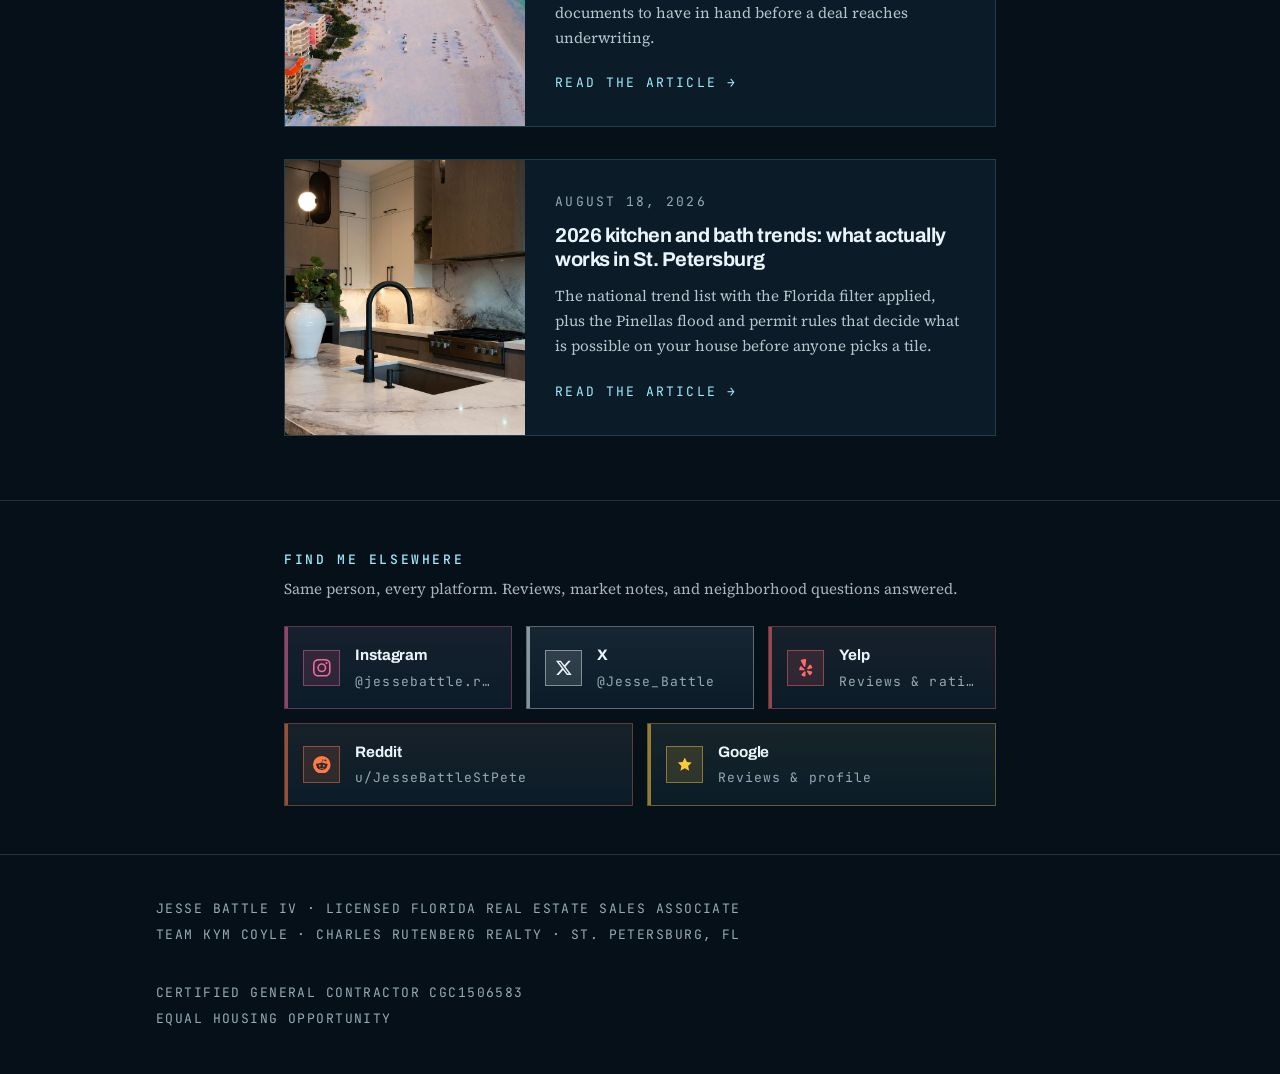
==== commit a898dce4: "Structured data across the site, and a real outline on the renovation page Audit first. Before this:" ====
--- a/blog/index.html
+++ b/blog/index.html
@@ -26,6 +26,193 @@
 <link rel="preconnect" href="https://fonts.gstatic.com" crossorigin>
 <link href="https://fonts.googleapis.com/css2?family=Archivo:wdth,wght@62..125,400..900&family=JetBrains+Mono:wght@400;500&family=Source+Serif+4:opsz,wght@8..60,400;8..60,600&display=swap" rel="stylesheet">
 <link rel="stylesheet" href="../style.css">
+<script type="application/ld+json">
+{
+  "@context": "https://schema.org",
+  "@graph": [
+    {
+      "@type": "Blog",
+      "@id": "https://jessebattle.com/blog/#blog",
+      "name": "Writing",
+      "url": "https://jessebattle.com/blog/",
+      "isPartOf": {
+        "@id": "https://jessebattle.com/#website"
+      },
+      "author": {
+        "@id": "https://jessebattle.com/#jesse"
+      },
+      "publisher": {
+        "@id": "https://jessebattle.com/#jesse"
+      },
+      "blogPost": [
+        {
+          "@type": "BlogPosting",
+          "@id": "https://jessebattle.com/blog/2026-kitchen-bath-trends-st-pete#post",
+          "headline": "2026 Kitchen and Bath Trends: What Actually Works in St. Petersburg, Florida",
+          "url": "https://jessebattle.com/blog/2026-kitchen-bath-trends-st-pete",
+          "datePublished": "2026-08-18"
+        },
+        {
+          "@type": "BlogPosting",
+          "@id": "https://jessebattle.com/blog/2026-st-pete-condo-deadlines#post",
+          "headline": "Three Deadlines Reshaping the St. Petersburg Condo Market",
+          "url": "https://jessebattle.com/blog/2026-st-pete-condo-deadlines",
+          "datePublished": "2026-08-18"
+        },
+        {
+          "@type": "BlogPosting",
+          "@id": "https://jessebattle.com/blog/2026-institutional-investor-ban-tampa-bay#post",
+          "headline": "The Institutional Investor Ban Starts January 7, 2027, Not July 11",
+          "url": "https://jessebattle.com/blog/2026-institutional-investor-ban-tampa-bay",
+          "datePublished": "2026-08-19"
+        },
+        {
+          "@type": "BlogPosting",
+          "@id": "https://jessebattle.com/blog/2026-uad-3-6-appraisal-changes-pinellas#post",
+          "headline": "What the November 2 Appraisal Change Means for Pinellas County Rebuilds",
+          "url": "https://jessebattle.com/blog/2026-uad-3-6-appraisal-changes-pinellas",
+          "datePublished": "2026-08-31"
+        }
+      ]
+    },
+    {
+      "@type": "Person",
+      "@id": "https://jessebattle.com/#jesse",
+      "name": "Jesse Battle IV",
+      "jobTitle": [
+        "REALTOR",
+        "Certified General Contractor"
+      ],
+      "url": "https://jessebattle.com/",
+      "image": "https://jessebattle.com/headshot.jpg",
+      "email": "jessebattleiv@gmail.com",
+      "telephone": "(727) 487-3200",
+      "address": {
+        "@type": "PostalAddress",
+        "addressLocality": "St. Petersburg",
+        "addressRegion": "FL",
+        "addressCountry": "US"
+      },
+      "alumniOf": {
+        "@type": "CollegeOrUniversity",
+        "name": "Florida State University"
+      },
+      "hasCredential": {
+        "@type": "EducationalOccupationalCredential",
+        "credentialCategory": "Certified General Contractor",
+        "identifier": "CGC1506583",
+        "recognizedBy": {
+          "@type": "GovernmentOrganization",
+          "name": "Florida Department of Business and Professional Regulation"
+        }
+      },
+      "worksFor": {
+        "@id": "https://jessebattle.com/#practice"
+      },
+      "owns": {
+        "@id": "https://jessebattle.com/#pinellasbuilders"
+      },
+      "sameAs": [
+        "https://x.com/Jesse_Battle",
+        "https://www.instagram.com/jessebattle.realtor/",
+        "https://www.yelp.com/biz/jesse-battle-charles-rutenberg-realty-st-petersburg",
+        "https://www.reddit.com/user/JesseBattleStPete/"
+      ],
+      "knowsAbout": [
+        "Pinellas County residential real estate",
+        "St. Petersburg Florida waterfront property",
+        "FEMA flood zones and elevation certificates",
+        "Florida floodplain ordinance and substantial improvement",
+        "residential construction and permit history"
+      ]
+    },
+    {
+      "@type": "RealEstateAgent",
+      "@id": "https://jessebattle.com/#practice",
+      "name": "Team Kym Coyle at Charles Rutenberg Realty",
+      "url": "https://kymcoyle.com/",
+      "address": {
+        "@type": "PostalAddress",
+        "addressLocality": "St. Petersburg",
+        "addressRegion": "FL",
+        "addressCountry": "US"
+      },
+      "areaServed": [
+        {
+          "@type": "AdministrativeArea",
+          "name": "Pinellas County, Florida"
+        },
+        {
+          "@type": "City",
+          "name": "St. Petersburg, Florida"
+        },
+        {
+          "@type": "City",
+          "name": "St. Pete Beach, Florida"
+        }
+      ],
+      "employee": {
+        "@id": "https://jessebattle.com/#jesse"
+      }
+    },
+    {
+      "@type": "GeneralContractor",
+      "@id": "https://jessebattle.com/#pinellasbuilders",
+      "name": "Pinellas Builders",
+      "address": {
+        "@type": "PostalAddress",
+        "addressLocality": "St. Petersburg",
+        "addressRegion": "FL",
+        "addressCountry": "US"
+      },
+      "areaServed": [
+        {
+          "@type": "AdministrativeArea",
+          "name": "Pinellas County, Florida"
+        },
+        {
+          "@type": "City",
+          "name": "St. Petersburg, Florida"
+        },
+        {
+          "@type": "City",
+          "name": "St. Pete Beach, Florida"
+        }
+      ],
+      "founder": {
+        "@id": "https://jessebattle.com/#jesse"
+      }
+    },
+    {
+      "@type": "WebSite",
+      "@id": "https://jessebattle.com/#website",
+      "url": "https://jessebattle.com/",
+      "name": "Jesse Battle IV",
+      "publisher": {
+        "@id": "https://jessebattle.com/#jesse"
+      },
+      "inLanguage": "en-US"
+    },
+    {
+      "@type": "BreadcrumbList",
+      "itemListElement": [
+        {
+          "@type": "ListItem",
+          "position": 1,
+          "name": "Home",
+          "item": "https://jessebattle.com/"
+        },
+        {
+          "@type": "ListItem",
+          "position": 2,
+          "name": "Writing",
+          "item": "https://jessebattle.com/blog/"
+        }
+      ]
+    }
+  ]
+}
+</script>
 </head>
 <body class="writing">
 
--- a/style.css
+++ b/style.css
@@ -13,7 +13,7 @@
   --d3:clamp(1.5rem,3vw,1.8rem);    /* 24-29px  section heads */
   --h1:1.5rem; --h2:1.25rem; --h3:1.05rem;
   --lead:1.15rem; --base:1.075rem; --small:.95rem; --xsmall:.875rem;
-  --l1:.74rem; --l2:.66rem; --l3:.6rem;
+  --l1:.875rem; --l2:.8125rem; --l3:.75rem;
 
 }
 *{box-sizing:border-box;margin:0;padding:0}
@@ -24,6 +24,13 @@
   font-size:var(--base);line-height:1.65;overflow-x:hidden;
 }
 .wrap{max-width:48rem;margin:0 auto;padding:0 1.75rem}
+
+/* A caption is a caption regardless of which page it is on. This is the single
+   definition; per-page rules set only position, spacing and alignment.
+   Tracking is .055em rather than the label tier's .14em, because at 14px the
+   wider mono glyphs sprawl at label tracking. */
+figcaption{font-family:'JetBrains Mono',monospace;font-size:var(--l1);letter-spacing:.055em;
+  text-transform:uppercase;color:rgba(234,244,250,.74);line-height:1.55}
 img{display:block;max-width:100%}
 
 /* ---- title block nav (identical on every page) ---- */
@@ -174,7 +181,7 @@
   text-shadow:0 1px 4px rgba(6,16,25,.95),0 0 2px rgba(6,16,25,.9);pointer-events:none;white-space:nowrap;line-height:1}
 .map-lab-key{color:var(--pb)}
 .map-lab-vert{transform:translate(-50%,-50%) rotate(-90deg)}
-.wh-map figcaption{font-family:'JetBrains Mono',monospace;font-size:var(--l3);letter-spacing:.16em;text-transform:uppercase;color:var(--slate);margin-top:.8rem;text-align:right}
+.wh-map figcaption{margin-top:.8rem;text-align:right}
 @media(max-width:860px){
   .wh-grid{grid-template-columns:1fr;gap:2.2rem}
   /* the peninsula map is desktop context; on a stacked layout it pushed the
@@ -265,7 +272,7 @@
 .home .portrait{position:relative;justify-self:end;width:100%;max-width:20rem}
 .home .portrait::before{content:"";position:absolute;left:-.85rem;top:.85rem;right:.85rem;bottom:-.85rem;border:1px solid var(--pb);z-index:0}
 .home .portrait img{position:relative;z-index:1;width:100%;height:auto;filter:none}
-.home .portrait figcaption{position:relative;z-index:1;margin-top:1rem;font-family:'JetBrains Mono',monospace;font-size:var(--l2);letter-spacing:.16em;text-transform:uppercase;color:var(--slate)}
+.home .portrait figcaption{position:relative;z-index:1;margin-top:1rem}
 @media(max-width:840px){
   .home header .wrap{grid-template-columns:1fr;gap:2.75rem}
   .home .portrait{justify-self:start;max-width:15rem}
@@ -551,13 +558,18 @@
 
 /* --- shared section scaffolding --- */
 .reno-sec{padding-bottom:5.5rem}
-.reno-lab{font-family:'JetBrains Mono',monospace;font-size:var(--l1);letter-spacing:.22em;
+/* These are <h2>: the page needs a real document outline. font-weight and
+   line-height are pinned because everything else here was already explicit,
+   and those two are the only properties where an h2's UA defaults (bold,
+   line-height:normal) differ from the <p> this used to be. */
+.reno-lab{font-family:'JetBrains Mono',monospace;font-size:var(--l2);letter-spacing:.13em;
+  font-weight:400;line-height:1.65;
   text-transform:uppercase;color:var(--pb);margin:0 0 1.6rem;padding-bottom:.9rem;
   border-bottom:1px solid var(--hair)}
 .reno figure{margin:0}
 .reno figure img{width:100%;height:auto;border:1px solid var(--hair);background:var(--ink-2)}
-.reno figcaption{font-family:'JetBrains Mono',monospace;font-size:var(--l2);letter-spacing:.13em;
-  text-transform:uppercase;color:var(--slate);line-height:1.85;margin-top:.9rem;max-width:54ch}
+/* type, colour and leading now come from the shared figcaption rule */
+.reno figcaption{margin-top:.9rem;max-width:54ch}
 .reno-2{display:grid;grid-template-columns:1fr 1fr;gap:1.6rem;margin-top:1.6rem}
 @media(max-width:720px){.reno-2{grid-template-columns:1fr;gap:2.2rem}}
 
@@ -565,22 +577,16 @@
 .reno-note{font-size:var(--lead);color:rgba(234,244,250,.86);max-width:46ch;margin-top:1.7rem}
 
 /* --- 6. walls and layout: full-bleed demo, square plan beside the caption --- */
-.reno-plan{display:grid;grid-template-columns:1fr 19rem;gap:2.6rem;align-items:start;margin-top:1.9rem}
+.reno-plan{display:grid;grid-template-columns:1fr 36rem;gap:2.6rem;align-items:start;margin-top:1.9rem}
 /* reno-floor-plan.jpg is 1400x1400 and stays that way: no aspect-ratio and no
    object-fit here, so nothing can crop a plan that is square on purpose. */
 .reno-plan .plan img{width:100%;height:auto}
 @media(max-width:760px){
   .reno-plan{grid-template-columns:1fr;gap:2rem}
-  .reno-plan .plan{max-width:19rem}
-}
-
-/* --- 7. pavers: medium, wide beside detail --- */
-.reno-pav{display:grid;grid-template-columns:1.55fr 1fr;gap:1.6rem;align-items:start;margin-top:1.6rem}
-@media(max-width:760px){.reno-pav{grid-template-columns:1fr;gap:2.2rem}}
-
-/* Location the owner still has to supply. Deliberately loud: a placeholder
-   that blends in is a placeholder that ships. */
-.tk{background:var(--pb);color:var(--ink);padding:.1em .45em;letter-spacing:.14em;font-weight:500}
+  /* stacked, the plan takes the full column: a capped width here was the
+     other half of why it was too small to read */
+  .reno-plan .plan{max-width:none}
+}
 
 /* --- 8. specialty: small on purpose --- */
 .reno-spec{display:grid;grid-template-columns:1fr 1fr;gap:1.6rem;max-width:32rem;margin-top:1.6rem}
@@ -590,12 +596,68 @@
    On a phone that pushes two-line captions to three or four; tightening the
    tracking and dropping the prose a step keeps them at two where it can. */
 @media(max-width:560px){
-  .reno figcaption{letter-spacing:.07em}
+  /* the figcaption tracking override that used to live here clawed width back
+     from .13em; the base is .055em now, so it would only loosen it again */
   .reno-note{font-size:var(--base);max-width:none}
 }
 
 /* --- 9. close: quiet --- */
 .reno-close{border-top:1px solid var(--hair);padding-top:4rem;padding-bottom:4.5rem}
-.reno-close p{font-family:'JetBrains Mono',monospace;font-size:var(--l1);letter-spacing:.2em;
+.reno-close p{font-family:'JetBrains Mono',monospace;font-size:var(--l1);letter-spacing:.13em;
   text-transform:uppercase;color:var(--slate);line-height:2.2;margin:0}
 .reno-close .cred{color:var(--pb)}
+
+
+/* ---------------------------------------------------------
+   RENOVATION — desktop hierarchy
+   Everything below is gated at 900px and up. Image width used to be
+   chained to the text column, so at any desktop width every photo but the
+   two full-bleed ones rendered at the same 968px and the page read as a
+   flat stack. These rules decouple the two: text keeps the 64rem measure
+   and stays aligned with the nav, datum strip and footer, while images
+   break out around it at three distinct widths.
+
+   Percentage margins on a child of .wrap resolve against the wrap's
+   content box, which is centred in the viewport, so `50%` is the viewport
+   centre and a breakout is `50% - width/2`. Every width below is under
+   90vw, so none of this can create a horizontal scrollbar.
+   --------------------------------------------------------- */
+@media(min-width:900px){
+  .reno{
+    --lg: min(90vw, 1600px);    /* large "look at this" images   */
+    --md: min(72vw, 1180px);    /* supporting grid rows          */
+    --sm: min(46vw,  760px);    /* specialty row                 */
+    --plan: min(86vw, 1280px);  /* walls and layout block        */
+  }
+
+  /* left edge of the large span — the page's outer image margin */
+  .reno .reno-lg,
+  .reno .out-md,
+  .reno .out-sm      {margin-left:calc(50% - var(--lg)/2)}
+  .reno .reno-lg     {width:var(--lg)}
+  .reno .out-md      {width:var(--md)}
+  .reno .out-sm      {width:var(--sm)}
+  /* ...or flush to its right edge, so the supporting block alternates
+     sides down the page instead of every section stacking on one edge */
+  .reno .out-md.to-right{margin-left:calc(50% + var(--lg)/2 - var(--md))}
+  .reno .out-sm.to-right{margin-left:calc(50% + var(--lg)/2 - var(--sm))}
+
+  /* A section with one supporting tile: the tile keeps the same width it
+     would have had in a two-up row, and its caption takes the cell beside
+     it. That completes the row without stretching the tile or inventing
+     filler to fill the hole. */
+  .reno .reno-2.is-solo{grid-template-columns:1fr}
+  .reno .reno-2.is-solo figure{display:grid;grid-template-columns:1fr 1fr;
+    gap:1.6rem;align-items:center}
+  .reno .reno-2.is-solo figcaption{margin-top:0;max-width:32ch}
+
+  /* Walls and layout. align-items:start left the two-line note pinned to
+     the top of a 610px row, which is where the empty void came from;
+     centring the columns against each other removes it. */
+  .reno .reno-plan{width:var(--plan);margin-left:calc(50% - var(--plan)/2);
+    grid-template-columns:minmax(0,19rem) minmax(0,1fr);gap:3rem;align-items:center}
+
+  /* Specialty stays the smallest tier, but 243px beside a 1296px photo
+     read as an afterthought rather than as a deliberate step down. */
+  .reno .reno-spec{max-width:none}
+}
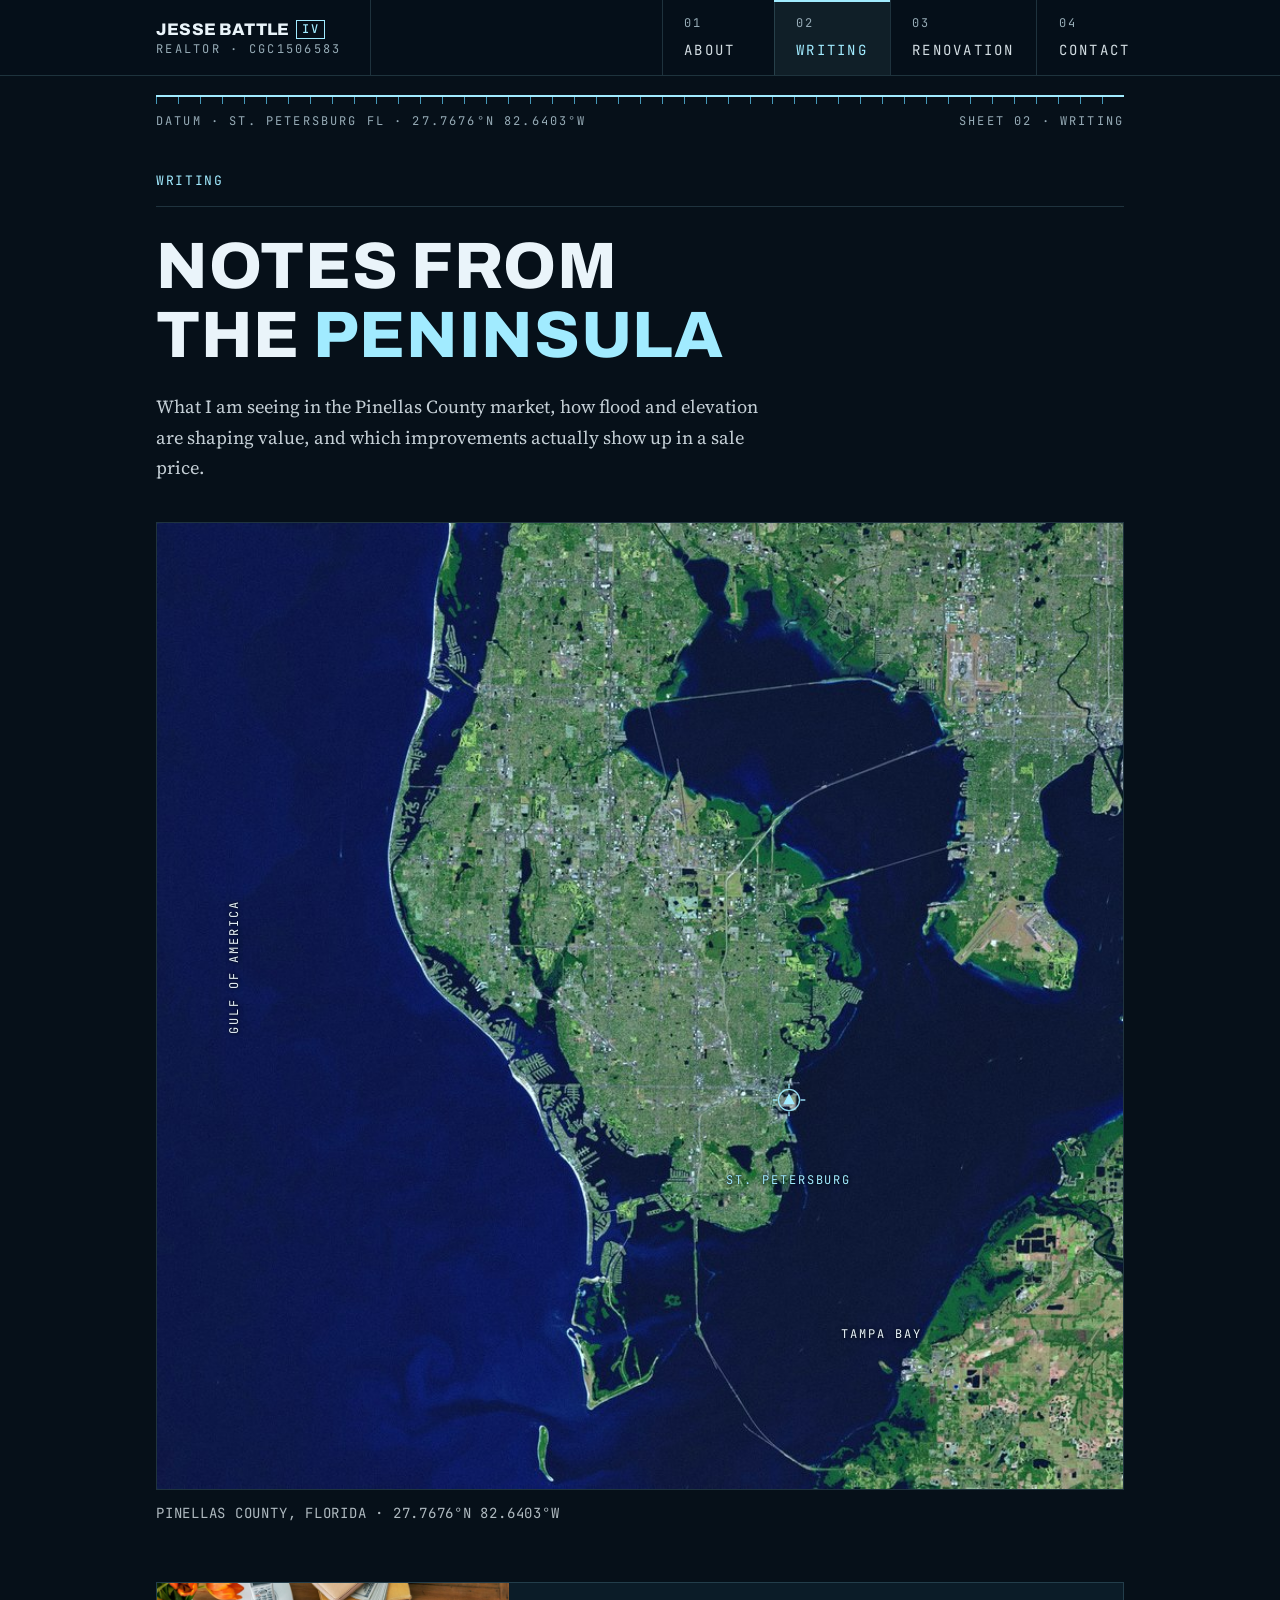
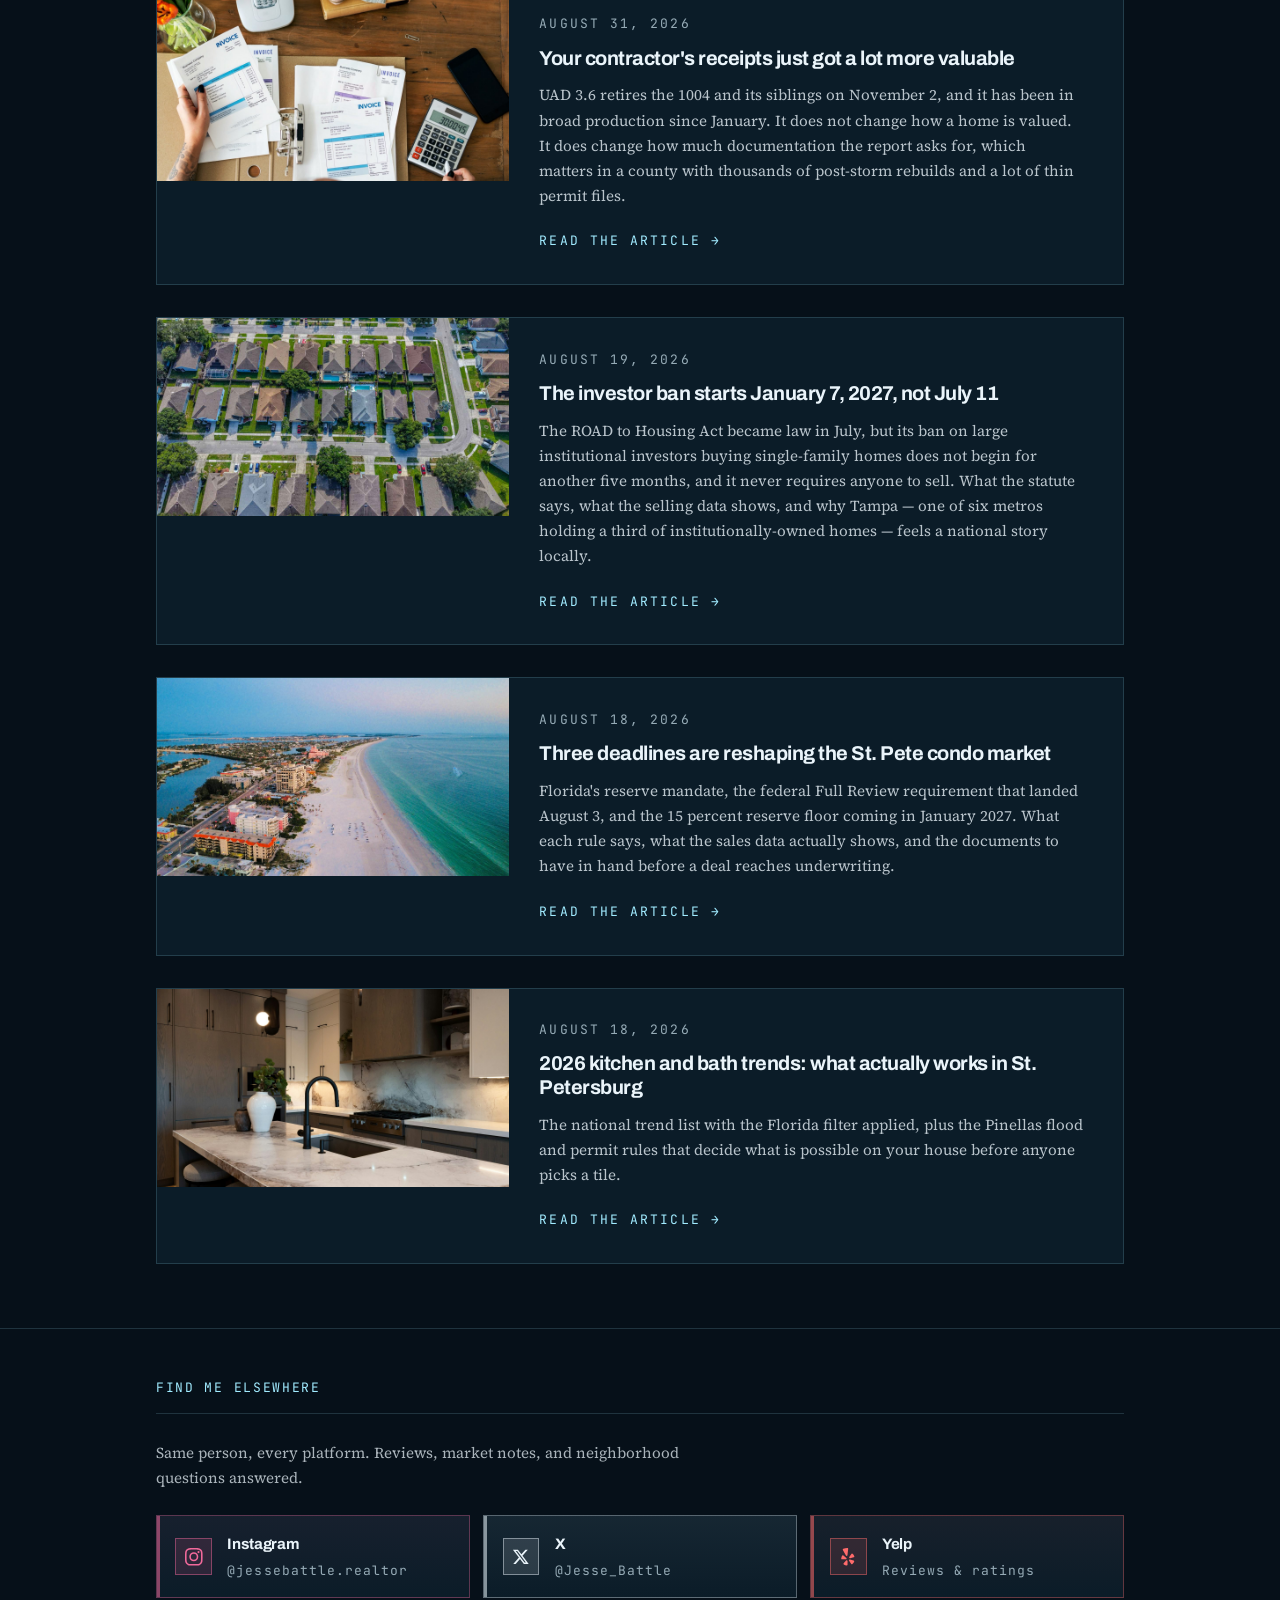
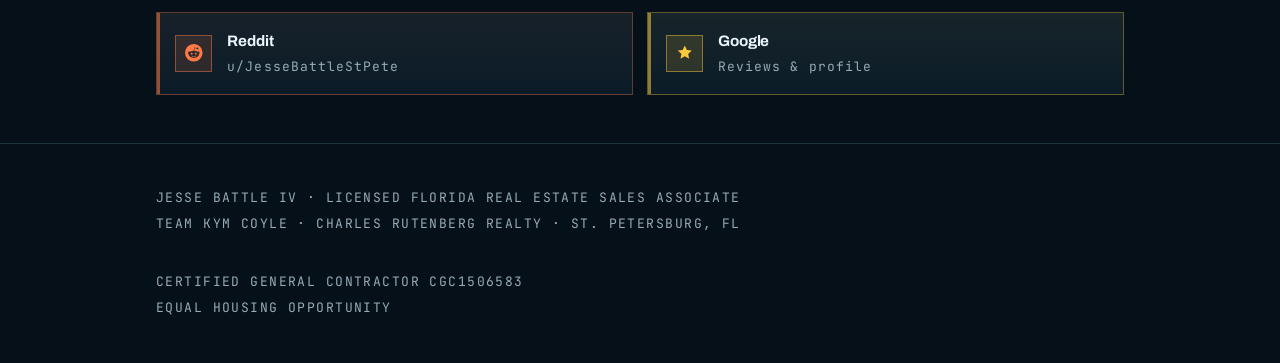
==== commit 3e05d2fe: "Swap in a real generator photo and a new UAD hero Two image replacements, both retiring something th" ====
--- a/blog/index.html
+++ b/blog/index.html
@@ -261,7 +261,7 @@
     <li>
       <a href="2026-uad-3-6-appraisal-changes-pinellas">
         <div class="shot">
-          <img src="img/uad-3-6-framing.jpg" alt="Interior framing of a home under construction with studs and floor joists exposed">
+          <img src="img/uad-3-6-documentation.jpg" alt="Invoices and receipts spread across a desk beside a binder, a calculator and a phone, with a person reviewing the paperwork">
         </div>
         <div class="meta">
           <time datetime="2026-08-31">August 31, 2026</time>
--- a/style.css
+++ b/style.css
@@ -12,9 +12,25 @@
   --d2:clamp(1.75rem,3.6vw,2.15rem);/* 28-34px  page titles, closing headline */
   --d3:clamp(1.5rem,3vw,1.8rem);    /* 24-29px  section heads */
   --h1:1.5rem; --h2:1.25rem; --h3:1.05rem;
+  /* --base is running prose everywhere. Three exceptions, and only three:
+     --lead  a single deck directly under an H1
+     --small card and summary copy
+     --xsmall source notes at the foot of an article */
   --lead:1.15rem; --base:1.075rem; --small:.95rem; --xsmall:.875rem;
   --l1:.875rem; --l2:.8125rem; --l3:.75rem;
 
+  /* ---- WIDTH SCALE (see HANDOFF.md) ----
+     One container width for the whole site. nav, footer, article, cards and
+     the social strip all sit on --w-content, so navigation is never wider
+     than the content beneath it. --w-measure caps running prose; it is a
+     reading limit, not a layout width, which is why it is in ch. */
+  --w-measure:68ch;
+  --w-content:64rem;
+
+  /* ---- IMAGE TIERS ----
+     --img-wide breaks out past the content column for a page's lead image.
+     Everything else sits inside --w-content and is sized by its grid. */
+  --img-wide:min(90vw, 1600px);
 }
 *{box-sizing:border-box;margin:0;padding:0}
 html{scroll-behavior:smooth;-webkit-text-size-adjust:100%}
@@ -23,7 +39,7 @@
   font-family:'Source Serif 4',Georgia,serif;
   font-size:var(--base);line-height:1.65;overflow-x:hidden;
 }
-.wrap{max-width:48rem;margin:0 auto;padding:0 1.75rem}
+.wrap{max-width:var(--w-content);margin:0 auto;padding:0 1.75rem}
 
 /* A caption is a caption regardless of which page it is on. This is the single
    definition; per-page rules set only position, spacing and alignment.
@@ -35,7 +51,7 @@
 
 /* ---- title block nav (identical on every page) ---- */
 nav{position:sticky;top:0;z-index:50;background:rgba(6,16,25,.96);backdrop-filter:blur(10px);border-bottom:1px solid var(--hair)}
-nav .wrap{max-width:64rem;display:flex;align-items:stretch;justify-content:space-between;padding-left:0;padding-right:0}
+nav .wrap{display:flex;align-items:stretch;justify-content:space-between;padding-left:0;padding-right:0}
 .tb-brand{display:flex;flex-direction:column;justify-content:center;gap:.28rem;padding:.85rem 1.75rem;border-right:1px solid var(--hair);text-decoration:none;min-width:0}
 .tb-brand .nm{font-family:'Archivo',sans-serif;font-weight:800;font-size:var(--h3);letter-spacing:.01em;text-transform:uppercase;color:var(--paper);display:flex;align-items:center;gap:.45rem;line-height:1.05;transition:color .2s}
 .tb-brand .iv{font-family:'JetBrains Mono',monospace;font-size:var(--l3);font-weight:500;letter-spacing:.1em;color:var(--pb);border:1px solid var(--pb);padding:.15rem .33rem;line-height:1}
@@ -166,10 +182,12 @@
 
 
 .page-head{padding:2.4rem 0 1.8rem}
-.wh h1{font-family:'Archivo',sans-serif;font-weight:800;font-size:var(--d2);line-height:1.05;letter-spacing:.01em;text-transform:uppercase;max-width:14ch}
+.wh h1{font-family:'Archivo',sans-serif;font-weight:800;font-size:var(--d1);line-height:1.05;letter-spacing:.01em;text-transform:uppercase;max-width:14ch}
 .wh h1 span{color:var(--pb)}
-.wh .deck{margin-top:1.6rem;max-width:46ch;color:rgba(234,244,250,.82);font-size:var(--lead)}
-.wh-grid{display:grid;grid-template-columns:1.1fr .9fr;gap:3rem;align-items:start}
+.wh .deck{margin-top:1.6rem;max-width:var(--w-measure);color:rgba(234,244,250,.82);font-size:var(--lead)}
+/* The map is a distinctive graphic and was rendering 297px in a side column.
+   Stacked, it runs the full content width. */
+.wh-grid{display:grid;grid-template-columns:1fr;gap:2.4rem;align-items:start}
 .wh .deck{margin-top:1.2rem}
 .wh-map{margin:0}
 .map-frame{position:relative;border:1px solid var(--hair);line-height:0;overflow:hidden}
@@ -181,7 +199,7 @@
   text-shadow:0 1px 4px rgba(6,16,25,.95),0 0 2px rgba(6,16,25,.9);pointer-events:none;white-space:nowrap;line-height:1}
 .map-lab-key{color:var(--pb)}
 .map-lab-vert{transform:translate(-50%,-50%) rotate(-90deg)}
-.wh-map figcaption{margin-top:.8rem;text-align:right}
+.wh-map figcaption{margin-top:.8rem}
 @media(max-width:860px){
   .wh-grid{grid-template-columns:1fr;gap:2.2rem}
   /* the peninsula map is desktop context; on a stacked layout it pushed the
@@ -189,34 +207,51 @@
      Hiding the figure takes its caption with it. */
   .wh-map{display:none}
 }
-.eyebrow{font-family:'JetBrains Mono',monospace;font-size:var(--l1);letter-spacing:.24em;text-transform:uppercase;color:var(--pb);margin-bottom:1.2rem}
-h1{font-family:'Archivo',sans-serif;font-weight:800;font-size:var(--d2);line-height:1.05;letter-spacing:.01em;text-transform:uppercase}
-.page-head p{margin-top:1.4rem;max-width:46ch;color:rgba(234,244,250,.84)}
+/* ---- ONE SECTION-HEADER PATTERN, SITE-WIDE ----
+   Mono label, letterspaced, in --pb, sitting on a hairline rule. This was
+   .reno-lab: the most distinctive device on the site, and it appeared on one
+   page in eight while four other treatments did the same job differently. */
+.eyebrow,.home .eyebrow,.home .sec-label,.home .soc-h,.foot-social h2,.reno-lab{
+  font-family:'JetBrains Mono',monospace;font-size:var(--l2);font-weight:400;
+  letter-spacing:.13em;line-height:1.65;text-transform:uppercase;color:var(--pb);
+  /* a section rule spans its container: .page-head p would otherwise clip the
+     eyebrow to 68ch and the rule would stop short of the heading above it */
+  max-width:none;margin:0 0 1.6rem;padding-bottom:.9rem;border-bottom:1px solid var(--hair)}
+/* only the top margin varies by context */
+.home .soc-h{margin-top:2.8rem}
+h1{font-family:'Archivo',sans-serif;font-weight:800;font-size:var(--d1);line-height:1.05;letter-spacing:.01em;text-transform:uppercase}
+/* :not(.eyebrow) because the eyebrow is a section label, not prose -- the
+   measure cap would clip its rule to 530px under a 968px heading. */
+.page-head p:not(.eyebrow){margin-top:1.4rem;max-width:var(--w-measure);color:rgba(234,244,250,.84)}
 
 /* ---- post cards ---- */
 .posts{list-style:none;padding:1.8rem 0 4rem;display:grid;gap:2rem}
 .posts li{margin:0}
-.posts a{display:grid;grid-template-columns:15rem 1fr;border:1px solid var(--hair);background:var(--ink-2);text-decoration:none;color:inherit;transition:border-color .2s}
+.posts a{display:grid;grid-template-columns:22rem 1fr;align-items:start;border:1px solid var(--hair);background:var(--ink-2);text-decoration:none;color:inherit;transition:border-color .2s}
 .posts a:hover{border-color:var(--pb)}
 .posts a:focus-visible{outline:2px solid var(--pb);outline-offset:4px}
-.posts .shot{overflow:hidden;background:var(--ink);min-height:11rem}
+/* The thumbnail was a grid cell stretched by its own row, so the box height
+   came from how long the summary was and every card cropped its 1600x900
+   source differently -- 51 to 64 percent of the frame, varying per card.
+   A fixed 16:9 box matches the sources, so cover crops nothing. */
+.posts .shot{overflow:hidden;background:var(--ink);aspect-ratio:16/9}
 .posts .shot img{width:100%;height:100%;object-fit:cover;display:block}
 .posts .meta{padding:1.9rem}
 .posts time{font-family:'JetBrains Mono',monospace;font-size:var(--l2);letter-spacing:.16em;text-transform:uppercase;color:var(--slate);display:block;margin-bottom:.75rem}
 .posts h2{font-family:'Archivo',sans-serif;font-weight:700;font-size:var(--h2);letter-spacing:-.025em;line-height:1.18;margin:0 0 .75rem}
 .posts a:hover h2{color:var(--pb)}
-.posts p{color:rgba(234,244,250,.78);font-size:var(--small);max-width:60ch;margin-bottom:1.1rem}
+.posts p{color:rgba(234,244,250,.78);font-size:var(--small);max-width:var(--w-measure);margin-bottom:1.1rem}
 .posts .more{font-family:'JetBrains Mono',monospace;font-size:var(--l2);letter-spacing:.16em;text-transform:uppercase;color:var(--pb)}
 @media(max-width:720px){
   .posts a{grid-template-columns:1fr}
-  .posts .shot{min-height:10rem}
+  /* no min-height here: with aspect-ratio set, a min-height taller than the
+     ratio would give drives the WIDTH up instead, and the box overflows its
+     column (284px inside 262px at 320). The ratio sets the height now. */
   .posts .meta{padding:1.6rem}
 }
 
 .foot-social{padding:3rem 0;border-top:1px solid var(--hair)}
-.foot-social .wrap{max-width:48rem}
-.foot-social h2{font-family:'JetBrains Mono',monospace;font-size:var(--l2);letter-spacing:.2em;text-transform:uppercase;color:var(--pb);margin:0 0 .35rem;font-weight:500}
-.foot-social p{font-size:var(--small);color:rgba(234,244,250,.72);margin:0}
+.foot-social p{font-size:var(--small);color:rgba(234,244,250,.72);margin:0;max-width:var(--w-measure)}
 .foot-social .social-grid{margin-top:1.6rem}
 
 /* ---- article ---- */
@@ -229,8 +264,12 @@
 .author-box p{font-size:var(--small);color:rgba(234,244,250,.82);margin-bottom:0}
 
 article time{font-family:'JetBrains Mono',monospace;font-size:var(--l2);letter-spacing:.16em;text-transform:uppercase;color:var(--slate);display:block;margin-bottom:1.5rem}
-article h2{font-family:'Archivo',sans-serif;font-weight:800;font-size:var(--h1);letter-spacing:.01em;text-transform:uppercase;margin:2.75rem 0 1rem;line-height:1.1}
+article h2{font-family:'Archivo',sans-serif;font-weight:800;font-size:var(--h1);letter-spacing:.01em;text-transform:uppercase;margin:2.75rem 0 1rem;line-height:1.1;padding-bottom:.7rem;border-bottom:1px solid var(--hair)}
 article h3{font-family:'Archivo',sans-serif;font-weight:700;font-size:var(--h3);margin:2rem 0 .75rem}
+/* Post body prose. These never carried a cap: the old 48rem container was
+   doing the job by accident, so widening it to --w-content ran the measure out
+   to ~110ch. The cap belongs on the prose, not on the container. */
+article p,article ul,article ol,article blockquote{max-width:var(--w-measure)}
 article p{margin-bottom:1.25rem;color:rgba(234,244,250,.86)}
 article ul,article ol{margin:0 0 1.25rem 1.35rem;color:rgba(234,244,250,.86)}
 article li{margin-bottom:.55rem}
@@ -242,7 +281,7 @@
 .post-nav a{font-family:'JetBrains Mono',monospace;font-size:var(--l1);letter-spacing:.16em;text-transform:uppercase;color:var(--pb);text-decoration:none}
 
 footer{border-top:1px solid var(--hair);padding:2.6rem 0;font-family:'JetBrains Mono',monospace;font-size:var(--l2);letter-spacing:.11em;line-height:2;color:var(--slate);text-transform:uppercase}
-footer .wrap{max-width:64rem;display:flex;justify-content:space-between;gap:2rem;flex-wrap:wrap}
+footer .wrap{display:flex;justify-content:space-between;gap:2rem;flex-wrap:wrap}
 
 @media (prefers-reduced-motion:reduce){html{scroll-behavior:auto}}
 
@@ -253,9 +292,6 @@
    cannot reach the blog pages. Everything shared — nav, datum,
    stations, social cards, type scale — lives above this line.
    ========================================================= */
-.home .wrap{max-width:64rem}  /* override ONLY the width; margin/padding stay
-                                 inherited from .wrap so nav .wrap's padding:0
-                                 is not clobbered by specificity */
 .home header{position:relative;padding:5rem 0 3.5rem;overflow:hidden}
 .home .grid-bg{position:absolute;inset:0;pointer-events:none;opacity:.5;
     background-image:
@@ -264,12 +300,14 @@
     background-size:44px 44px;
     mask-image:linear-gradient(to bottom,#000 0%,#000 55%,transparent 100%);
     -webkit-mask-image:linear-gradient(to bottom,#000 0%,#000 55%,transparent 100%);}
-.home header .wrap{position:relative;z-index:2;display:grid;grid-template-columns:1.35fr 1fr;gap:3.5rem;align-items:center}
-.home .eyebrow{font-family:'JetBrains Mono',monospace;font-size:var(--l1);letter-spacing:.24em;text-transform:uppercase;color:var(--pb);margin-bottom:1.3rem}
+/* The homepage is the page most visitors land on and it had the least visual
+   weight of any page -- its largest image was 320px against renovation's 1680.
+   Even columns give the portrait room to roughly 480. */
+.home header .wrap{position:relative;z-index:2;display:grid;grid-template-columns:1fr 1fr;gap:3.5rem;align-items:center}
 .home h1{font-family:'Archivo',sans-serif;font-weight:800;font-size:var(--d1);line-height:1.05;letter-spacing:.01em;text-transform:uppercase}
 .home h1 .last{color:var(--pb);display:block}
-.home .kicker{margin-top:1.7rem;max-width:40ch;font-size:var(--lead);line-height:1.6;color:rgba(234,244,250,.85)}
-.home .portrait{position:relative;justify-self:end;width:100%;max-width:20rem}
+.home .kicker{margin-top:1.7rem;max-width:var(--w-measure);font-size:var(--lead);line-height:1.6;color:rgba(234,244,250,.85)}
+.home .portrait{position:relative;justify-self:end;width:100%;max-width:30rem}
 .home .portrait::before{content:"";position:absolute;left:-.85rem;top:.85rem;right:.85rem;bottom:-.85rem;border:1px solid var(--pb);z-index:0}
 .home .portrait img{position:relative;z-index:1;width:100%;height:auto;filter:none}
 .home .portrait figcaption{position:relative;z-index:1;margin-top:1rem}
@@ -283,6 +321,8 @@
 .home .hat:last-child{padding-left:2.25rem;padding-right:0;border-left:1px solid var(--hair)}
 .home .hat-num{font-family:'JetBrains Mono',monospace;font-size:var(--l2);letter-spacing:.2em;text-transform:uppercase;color:var(--pb);margin-bottom:1rem}
 .home .hat h2{font-family:'Archivo',sans-serif;font-weight:800;font-size:var(--h1);letter-spacing:.01em;text-transform:uppercase;line-height:1.05;margin-bottom:.9rem}
+/* EXCEPTION 1 of 2 to --w-measure: this sits in a three-up credential strip,
+   where the 34ch cap is what keeps the three columns balanced. */
 .home .hat p{font-size:var(--small);color:rgba(234,244,250,.8);max-width:34ch}
 .home .hat dl{margin-top:1.4rem;font-family:'JetBrains Mono',monospace;font-size:var(--l1);display:grid;grid-template-columns:auto 1fr;gap:.55rem 1.2rem}
 .home .hat dt{color:var(--slate);font-size:var(--l3);letter-spacing:.14em;text-transform:uppercase;padding-top:.12rem}
@@ -302,7 +342,9 @@
 .home .writing-feature{background:var(--ink-2);border-top:1px solid var(--hair);border-bottom:1px solid var(--hair)}
 .home .writing-head{display:flex;justify-content:space-between;align-items:flex-end;gap:2rem;flex-wrap:wrap;margin-bottom:2.25rem}
 .home .writing-head h3{font-family:'Archivo',sans-serif;font-weight:800;font-size:var(--d3);line-height:1.05;letter-spacing:.01em;text-transform:uppercase;max-width:20ch;margin:0}
-.home .writing-head .deck{max-width:38ch;color:rgba(234,244,250,.82);font-size:var(--lead);margin:0}
+/* EXCEPTION 2 of 2 to --w-measure: sits beside a heading in a two-column row,
+   so it has to stay short enough not to crowd it. */
+.home .writing-head .deck{max-width:38ch;color:rgba(234,244,250,.82);margin:0}
 .home .writing-sec{padding-top:4.5rem;padding-bottom:4.5rem}
 /* Compact post strip: three cards that scan in a couple of seconds. Roughly half
    the height of the single featured card this replaced — thumbnail 10rem instead
@@ -349,14 +391,12 @@
 .home .review-link svg{width:1rem;height:1rem;fill:currentColor}
 .home section{padding:5rem 0}
 .home .close-h{font-family:'Archivo',sans-serif;font-weight:800;font-size:var(--d2);line-height:1.05;letter-spacing:.01em;text-transform:uppercase;max-width:13ch;margin-top:2.2rem}
-.home .close-deck{margin-top:1.5rem;max-width:46ch;font-size:var(--lead);color:rgba(234,244,250,.84)}
-.home .soc-h{font-family:'JetBrains Mono',monospace;font-size:var(--l2);letter-spacing:.2em;text-transform:uppercase;color:var(--pb);margin:2.8rem 0 0;font-weight:500}
-.home .sec-label{font-family:'JetBrains Mono',monospace;font-size:var(--l1);letter-spacing:.22em;text-transform:uppercase;color:var(--pb);margin-bottom:1.2rem}
+.home .close-deck{margin-top:1.5rem;max-width:var(--w-measure);color:rgba(234,244,250,.84)}
 .home h3.big{font-family:'Archivo',sans-serif;font-weight:800;font-size:var(--d3);line-height:1.05;letter-spacing:.01em;text-transform:uppercase;max-width:18ch;margin-bottom:1.6rem}
-.home .body-col{max-width:56ch}
+.home .body-col{max-width:var(--w-measure)}
 .home .story-grid{display:grid;grid-template-columns:1fr 1.15fr;gap:4rem;align-items:start}
 .home .story-grid h3.big{margin-bottom:0;max-width:14ch}
-.home .story-grid .body-col{max-width:52ch}
+.home .story-grid .body-col{max-width:var(--w-measure)}
 @media(max-width:900px){
   .home .story-grid{grid-template-columns:1fr;gap:1.75rem}
   .home .story-grid h3.big{max-width:18ch}
@@ -528,10 +568,6 @@
    .home above. Photos carry the page; Archivo and JetBrains Mono
    are held back to the nav, section labels and captions.
    ========================================================= */
-.reno .wrap{max-width:64rem}   /* width only — padding stays inherited, so
-                                  nav .wrap's padding:0 is not disturbed */
-.foot-social .wrap,.reno .foot-social .wrap{max-width:48rem}
-
 /* Full-bleed escape hatch. body sets overflow-x:hidden, so 100vw cannot
    introduce a horizontal scrollbar on a page that has a scrollbar. */
 .reno .bleed{width:100vw;margin-left:calc(50% - 50vw)}
@@ -558,14 +594,6 @@
 
 /* --- shared section scaffolding --- */
 .reno-sec{padding-bottom:5.5rem}
-/* These are <h2>: the page needs a real document outline. font-weight and
-   line-height are pinned because everything else here was already explicit,
-   and those two are the only properties where an h2's UA defaults (bold,
-   line-height:normal) differ from the <p> this used to be. */
-.reno-lab{font-family:'JetBrains Mono',monospace;font-size:var(--l2);letter-spacing:.13em;
-  font-weight:400;line-height:1.65;
-  text-transform:uppercase;color:var(--pb);margin:0 0 1.6rem;padding-bottom:.9rem;
-  border-bottom:1px solid var(--hair)}
 .reno figure{margin:0}
 .reno figure img{width:100%;height:auto;border:1px solid var(--hair);background:var(--ink-2)}
 /* type, colour and leading now come from the shared figcaption rule */
@@ -574,7 +602,7 @@
 @media(max-width:720px){.reno-2{grid-template-columns:1fr;gap:2.2rem}}
 
 /* --- 5. flooring: medium, with two lines of prose --- */
-.reno-note{font-size:var(--lead);color:rgba(234,244,250,.86);max-width:46ch;margin-top:1.7rem}
+.reno-note{color:rgba(234,244,250,.86);max-width:var(--w-measure);margin-top:1.7rem}
 
 /* --- 6. walls and layout: full-bleed demo, square plan beside the caption --- */
 .reno-plan{display:grid;grid-template-columns:1fr 36rem;gap:2.6rem;align-items:start;margin-top:1.9rem}
@@ -598,7 +626,7 @@
 @media(max-width:560px){
   /* the figcaption tracking override that used to live here clawed width back
      from .13em; the base is .055em now, so it would only loosen it again */
-  .reno-note{font-size:var(--base);max-width:none}
+  .reno-note{max-width:none}
 }
 
 /* --- 9. close: quiet --- */
@@ -607,6 +635,15 @@
   text-transform:uppercase;color:var(--slate);line-height:2.2;margin:0}
 .reno-close .cred{color:var(--pb)}
 
+
+/* A post's lead image is that page's --img-wide tier. Scoped to article and
+   gated at 900px so the blog inline rules cannot win and mobile is untouched.
+   Percentage margins resolve against .wrap's centred content box, so the
+   breakout is 50% - width/2, the same trick the renovation page uses. */
+@media(min-width:900px){
+  article .hero-img,article .hero-tl{
+    width:var(--img-wide);margin-left:calc(50% - var(--img-wide)/2)}
+}
 
 /* ---------------------------------------------------------
    RENOVATION — desktop hierarchy
@@ -624,23 +661,24 @@
    --------------------------------------------------------- */
 @media(min-width:900px){
   .reno{
-    --lg: min(90vw, 1600px);    /* large "look at this" images   */
-    --md: min(72vw, 1180px);    /* supporting grid rows          */
-    --sm: min(46vw,  760px);    /* specialty row                 */
+    --lg: var(--img-wide);       /* every row spans this          */
     --plan: min(86vw, 1280px);  /* walls and layout block        */
   }
 
-  /* left edge of the large span — the page's outer image margin */
+  /* Every row is the same width. Hierarchy comes from how many columns
+     share it, not from narrowing the container — the old --md/--sm rows sat
+     1180 and 760 inside a 1512 span, which left 332px and 752px of dead
+     ground beside them, and alternating the side only moved the hole. */
   .reno .reno-lg,
   .reno .out-md,
-  .reno .out-sm      {margin-left:calc(50% - var(--lg)/2)}
-  .reno .reno-lg     {width:var(--lg)}
-  .reno .out-md      {width:var(--md)}
-  .reno .out-sm      {width:var(--sm)}
-  /* ...or flush to its right edge, so the supporting block alternates
-     sides down the page instead of every section stacking on one edge */
-  .reno .out-md.to-right{margin-left:calc(50% + var(--lg)/2 - var(--md))}
-  .reno .out-sm.to-right{margin-left:calc(50% + var(--lg)/2 - var(--sm))}
+  .reno .out-sm  {width:var(--lg);margin-left:calc(50% - var(--lg)/2)}
+  .reno .out-md  {grid-template-columns:repeat(2,1fr)}   /* 2-up tiles     */
+  /* 4-up sizing, but auto-fit collapses the tracks the two existing tiles do
+     not fill and justify-content centres what is left, so the row reads as
+     deliberate rather than left-weighted. It fills out on its own when the
+     pavers and landscaping photos arrive. */
+  .reno .out-sm  {grid-template-columns:repeat(auto-fit,calc((100% - 3 * 1.6rem) / 4));
+                  justify-content:center}
 
   /* A section with one supporting tile: the tile keeps the same width it
      would have had in a two-up row, and its caption takes the cell beside
@@ -657,7 +695,31 @@
   .reno .reno-plan{width:var(--plan);margin-left:calc(50% - var(--plan)/2);
     grid-template-columns:minmax(0,19rem) minmax(0,1fr);gap:3rem;align-items:center}
 
-  /* Specialty stays the smallest tier, but 243px beside a 1296px photo
-     read as an afterthought rather than as a deliberate step down. */
+  /* the 4-up row sets specialty size now, so no cap */
   .reno .reno-spec{max-width:none}
 }
+
+/* =========================================================
+   ARTICLE COMPONENTS
+   These lived in an inline <style> in every post, duplicated four times over
+   with no shared source. The key-take box, source note, date list and hero
+   figure are site components, so they belong here.
+
+   The two bespoke graphics stay inline on purpose: the ROAD Act post's
+   schedule timeline (.tl-*) and the condo post's band. They are one-page
+   drawings, and hoisting ~20 rules that match a single article into the
+   global sheet trades one kind of mess for another.
+   ========================================================= */
+.keytake{border:1px solid var(--hair);background:var(--ink-2);padding:1.6rem 1.75rem;margin:2rem 0}
+.keytake h3{font-family:'JetBrains Mono',monospace;font-size:var(--l2);letter-spacing:.2em;text-transform:uppercase;color:var(--pb);margin:0 0 .9rem;font-weight:500}
+.keytake p:last-child,.keytake ul:last-child,.keytake ol:last-child{margin-bottom:0}
+.sourcenote{font-size:var(--xsmall);color:var(--slate);border-top:1px solid var(--hair);padding-top:1.5rem;margin-top:2.5rem}
+.datelist{list-style:none;padding:0;margin:0}
+.datelist li{border-top:1px solid var(--hair);padding:1rem 0}
+.datelist li:first-child{border-top:0;padding-top:0}
+.datelist .d{font-family:'JetBrains Mono',monospace;font-size:var(--l2);letter-spacing:.14em;text-transform:uppercase;color:var(--pb);display:block;margin-bottom:.3rem}
+.hero-img{margin:0 0 2.5rem}
+.hero-img img,.figure-inline img{width:100%;height:auto}
+.hero-img figcaption,.figure-inline figcaption{margin-top:.7rem}
+.hero-tl figcaption{margin-top:1.1rem}
+.figure-inline{margin:2.5rem auto;max-width:var(--w-measure)}
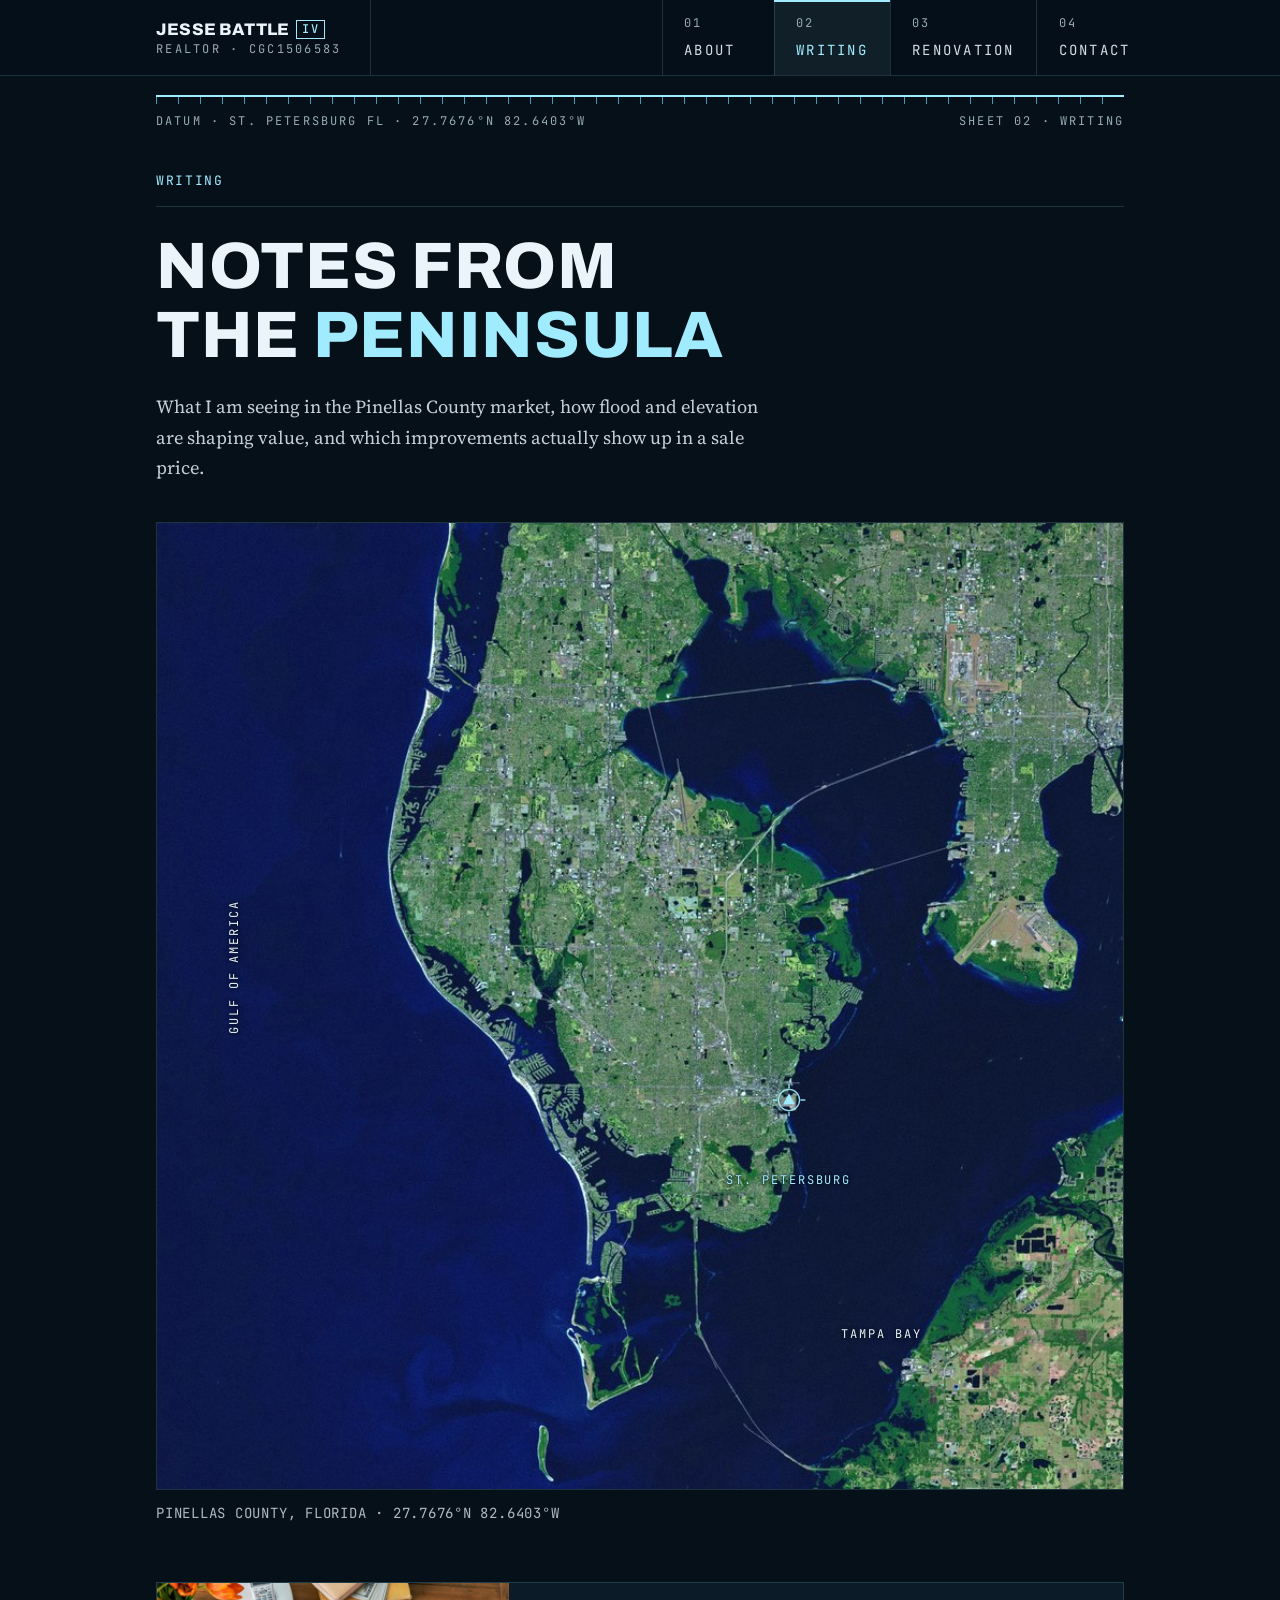
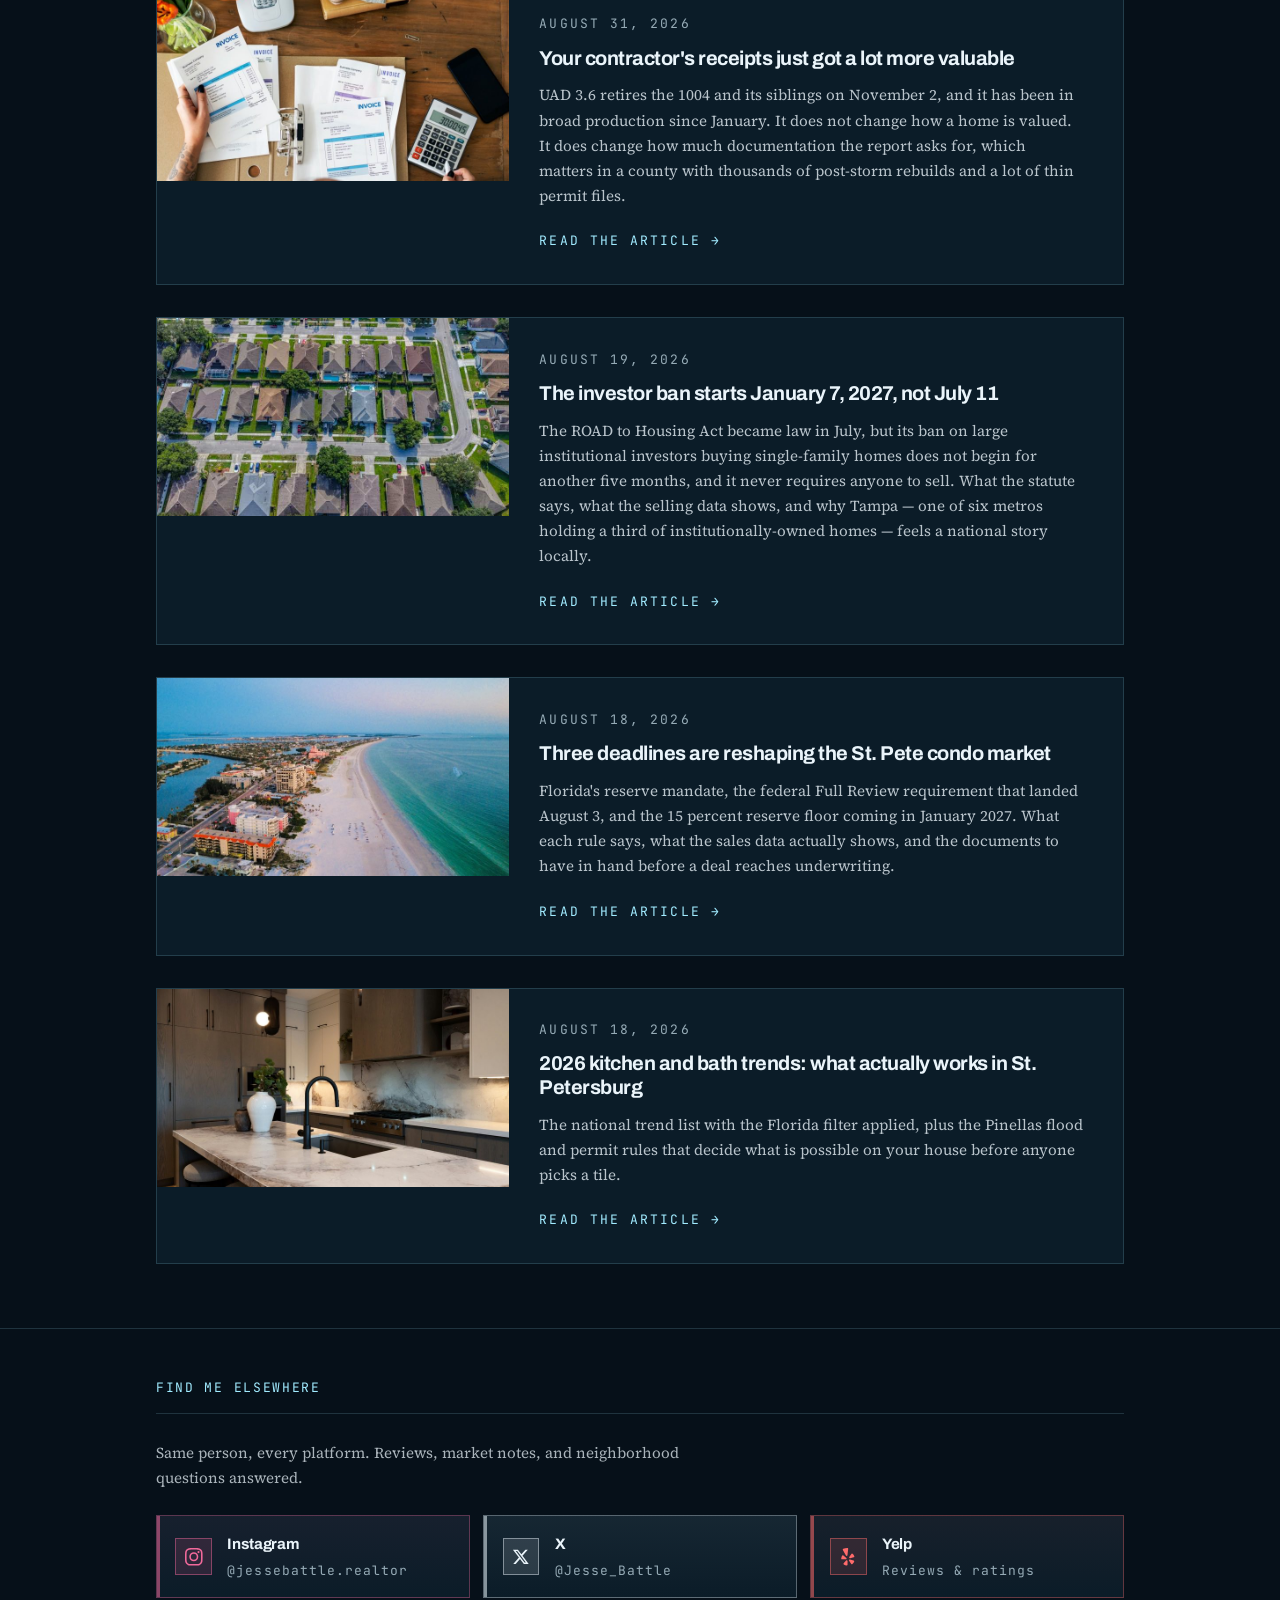
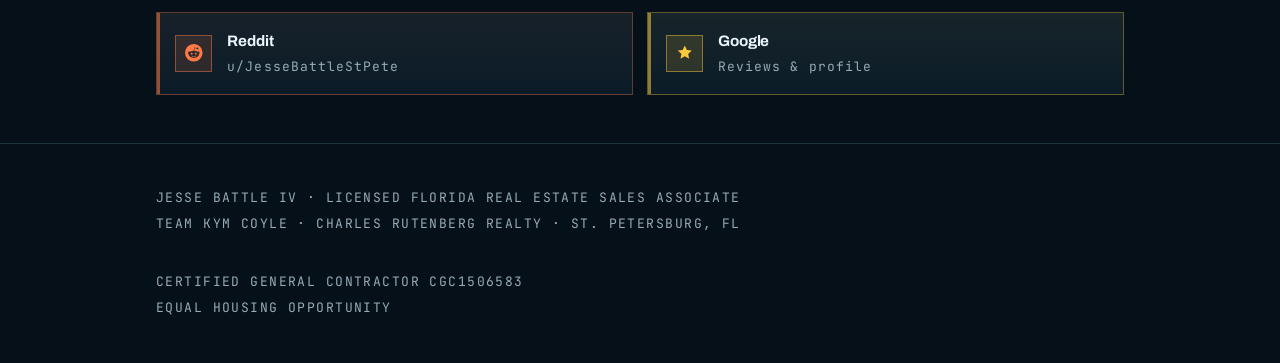
==== commit 77dec054: "Add responsive variants so a phone stops downloading desktop images The 2400 hero raise made the pos" ====
--- a/blog/index.html
+++ b/blog/index.html
@@ -261,7 +261,11 @@
     <li>
       <a href="2026-uad-3-6-appraisal-changes-pinellas">
         <div class="shot">
-          <img src="img/uad-3-6-documentation.jpg" alt="Invoices and receipts spread across a desk beside a binder, a calculator and a phone, with a person reviewing the paperwork">
+          <img src="img/uad-3-6-documentation.jpg"
+               srcset="img/uad-3-6-documentation-800w.jpg 800w,
+                       img/uad-3-6-documentation-1600w.jpg 1600w,
+                       img/uad-3-6-documentation.jpg 2400w"
+               sizes="(min-width: 721px) 22rem, calc(100vw - 3.5rem)" alt="Invoices and receipts spread across a desk beside a binder, a calculator and a phone, with a person reviewing the paperwork">
         </div>
         <div class="meta">
           <time datetime="2026-08-31">August 31, 2026</time>
@@ -278,7 +282,11 @@
     <li>
       <a href="2026-institutional-investor-ban-tampa-bay">
         <div class="shot">
-          <img src="img/florida-subdivision-aerial.jpg" alt="Straight-down aerial view of a Florida single-family subdivision. Rows of detached one-story houses with hip roofs sit on small rectangular lots along two parallel streets, with fenced back yards, swimming pools, parked cars in concrete driveways, and mature shade trees between the lots.">
+          <img src="img/florida-subdivision-aerial.jpg"
+               srcset="img/florida-subdivision-aerial-800w.jpg 800w,
+                       img/florida-subdivision-aerial-1600w.jpg 1600w,
+                       img/florida-subdivision-aerial.jpg 2400w"
+               sizes="(min-width: 721px) 22rem, calc(100vw - 3.5rem)" alt="Straight-down aerial view of a Florida single-family subdivision. Rows of detached one-story houses with hip roofs sit on small rectangular lots along two parallel streets, with fenced back yards, swimming pools, parked cars in concrete driveways, and mature shade trees between the lots.">
         </div>
         <div class="meta">
           <time datetime="2026-08-19">August 19, 2026</time>
@@ -296,7 +304,11 @@
     <li>
       <a href="2026-st-pete-condo-deadlines">
         <div class="shot">
-          <img src="img/st-pete-beach-condos-aerial.jpg" alt="Aerial view along St. Pete Beach at dusk. Low-rise and mid-rise condominium buildings line Gulf Boulevard on the left, a wide white sand beach with rows of beach chairs runs through the center, and the turquoise Gulf of America fills the right side. The pink Don CeSar hotel stands mid-frame, with Boca Ciega Bay and the barrier island stretching to the horizon.">
+          <img src="img/st-pete-beach-condos-aerial.jpg"
+               srcset="img/st-pete-beach-condos-aerial-800w.jpg 800w,
+                       img/st-pete-beach-condos-aerial-1600w.jpg 1600w,
+                       img/st-pete-beach-condos-aerial.jpg 2400w"
+               sizes="(min-width: 721px) 22rem, calc(100vw - 3.5rem)" alt="Aerial view along St. Pete Beach at dusk. Low-rise and mid-rise condominium buildings line Gulf Boulevard on the left, a wide white sand beach with rows of beach chairs runs through the center, and the turquoise Gulf of America fills the right side. The pink Don CeSar hotel stands mid-frame, with Boca Ciega Bay and the barrier island stretching to the horizon.">
         </div>
         <div class="meta">
           <time datetime="2026-08-18">August 18, 2026</time>
@@ -310,7 +322,10 @@
     <li>
       <a href="2026-kitchen-bath-trends-st-pete">
         <div class="shot">
-          <img src="img/quartzite-kitchen.jpg" alt="Quartzite island and full-height backsplash in a white oak kitchen">
+          <img src="img/quartzite-kitchen.jpg"
+               srcset="img/quartzite-kitchen-800w.jpg 800w,
+                       img/quartzite-kitchen.jpg 1600w"
+               sizes="(min-width: 721px) 22rem, calc(100vw - 3.5rem)" alt="Quartzite island and full-height backsplash in a white oak kitchen">
         </div>
         <div class="meta">
           <time datetime="2026-08-18">August 18, 2026</time>
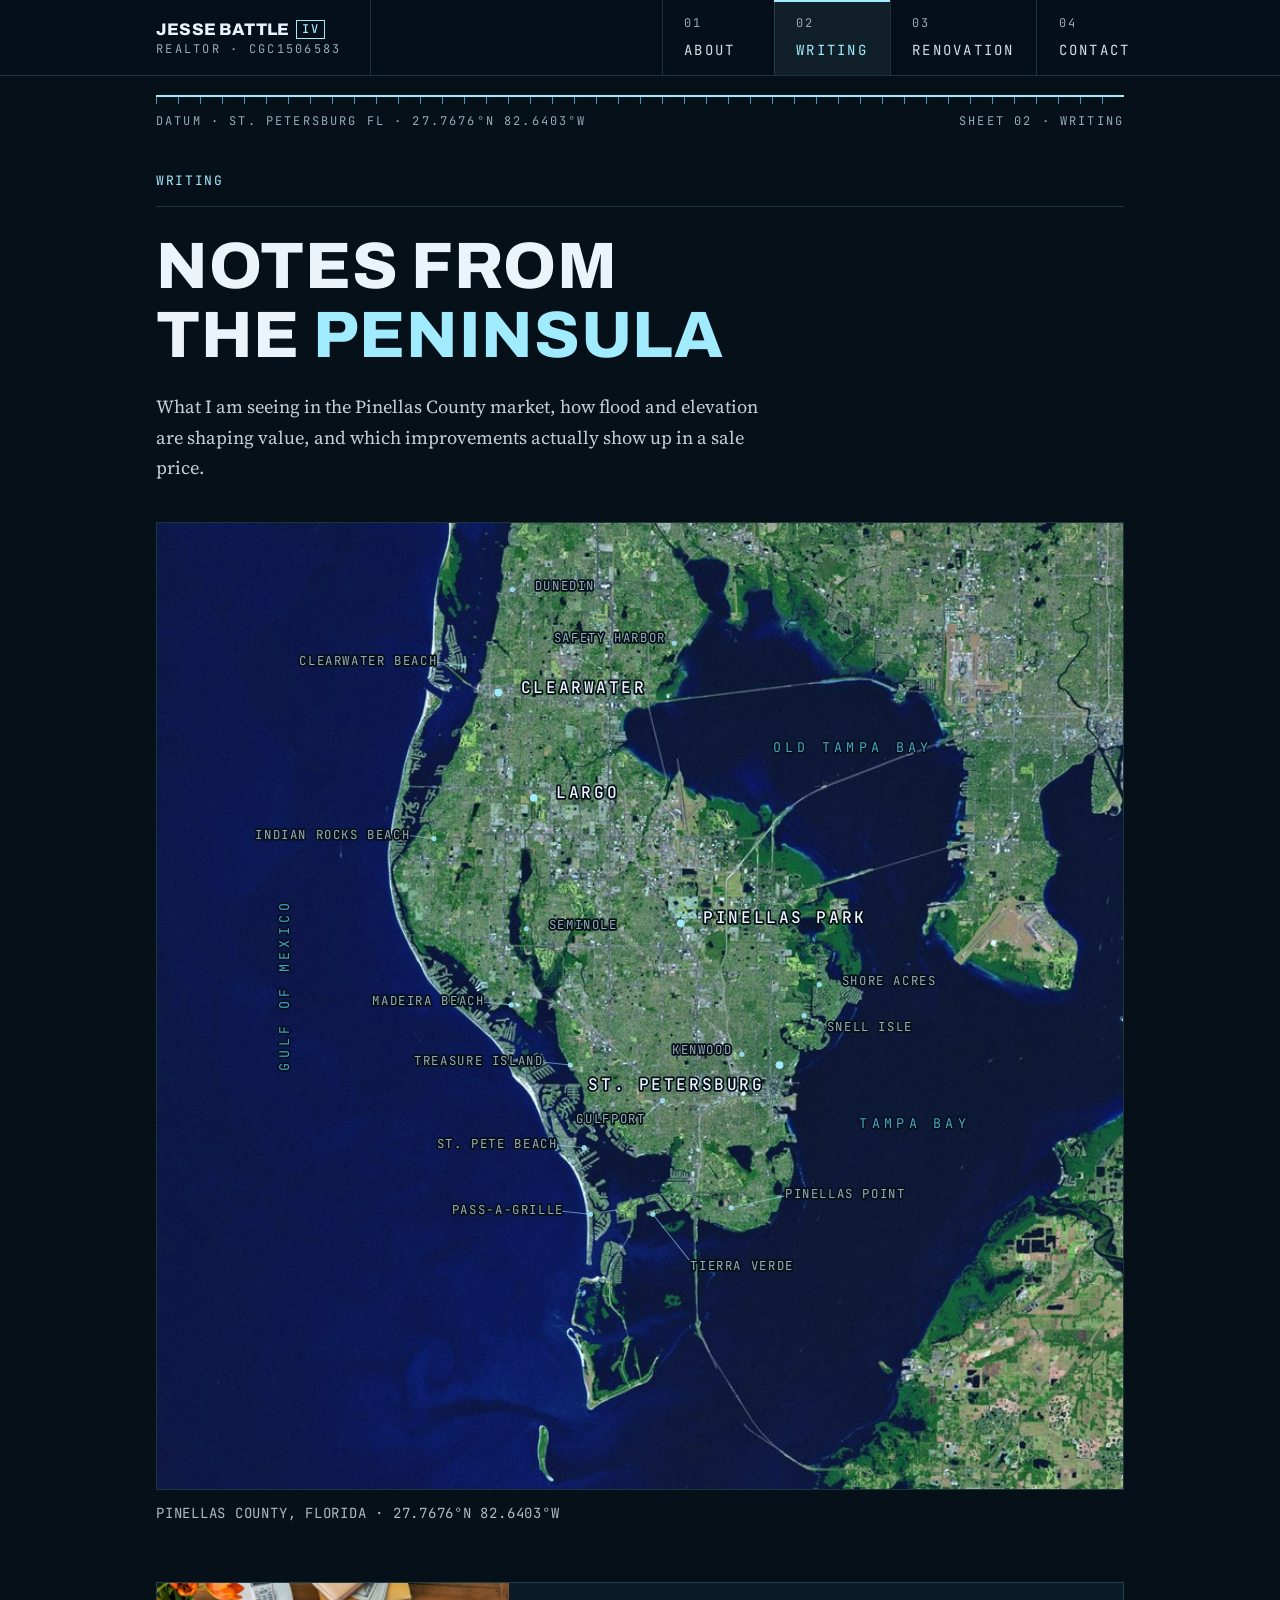
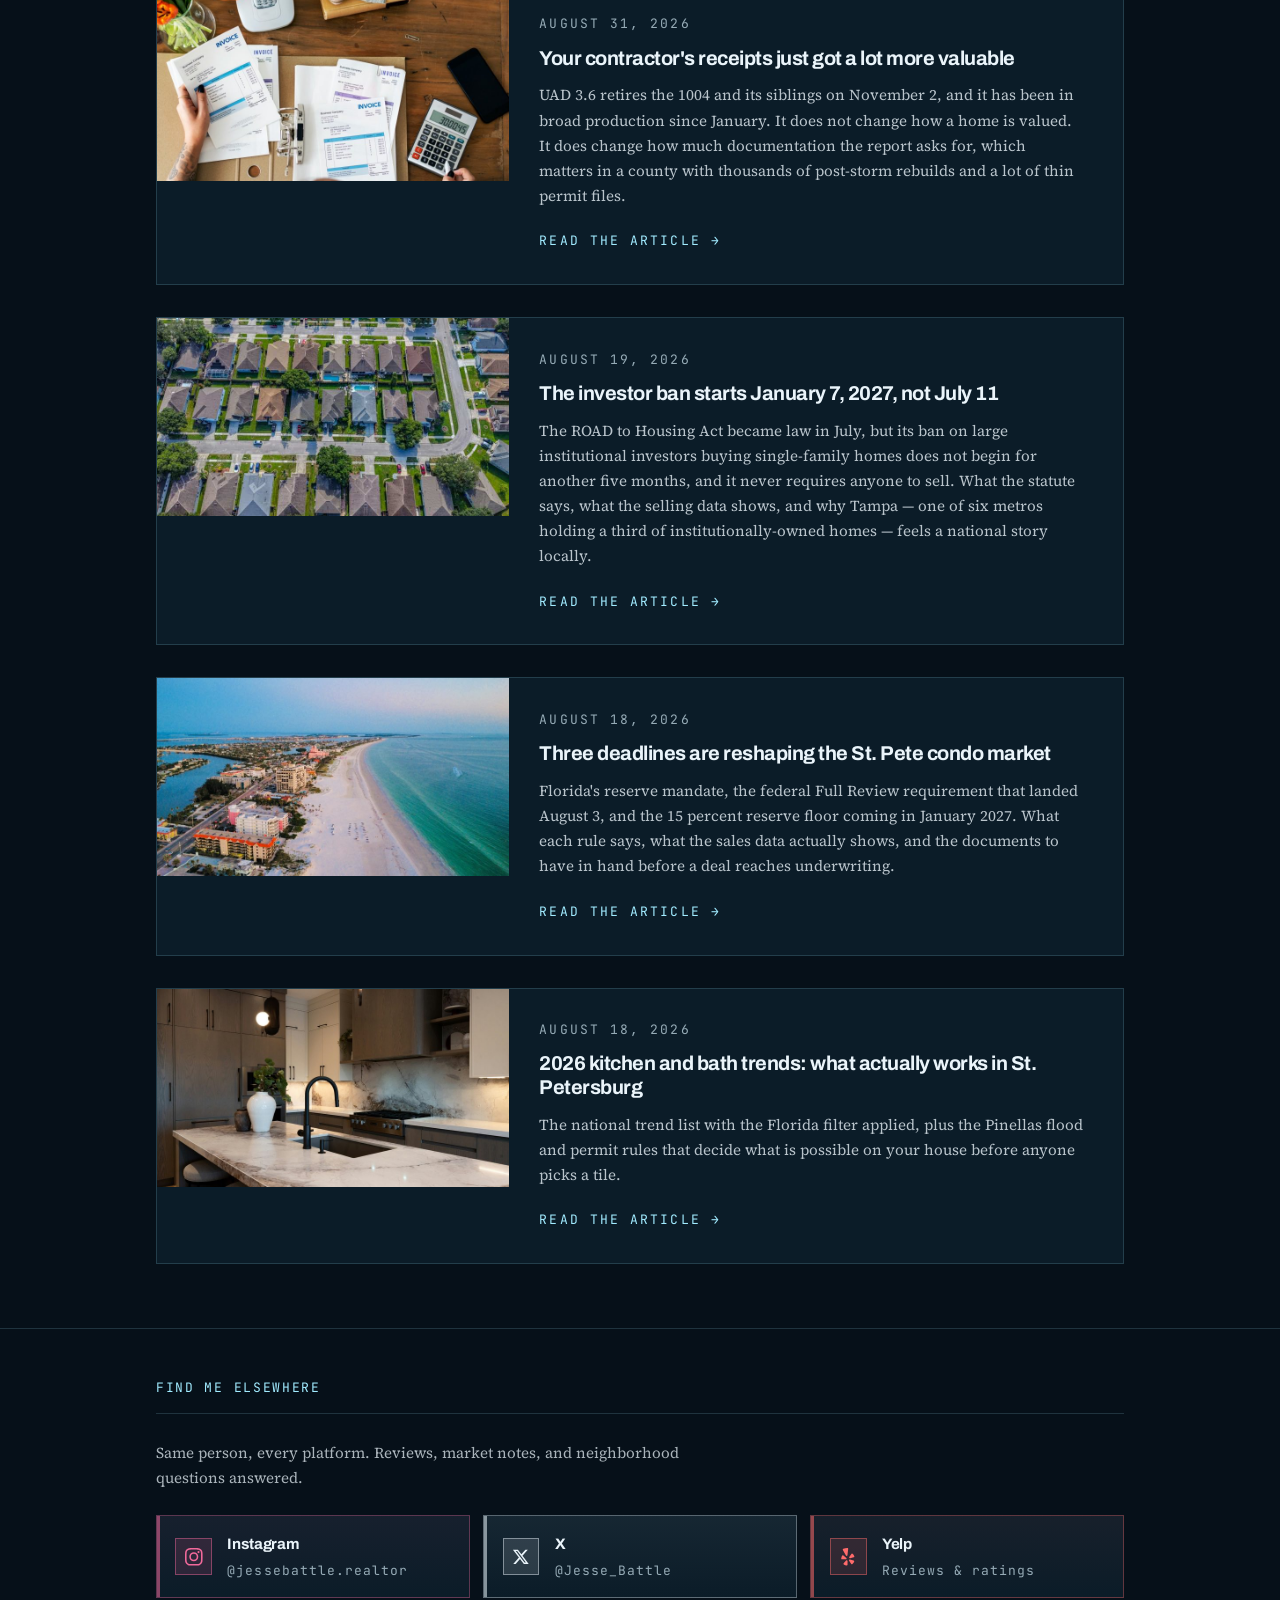
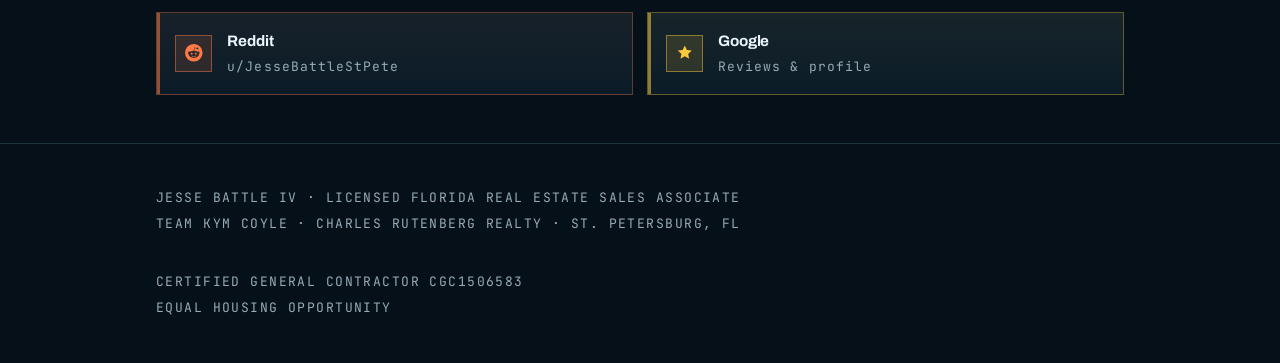
==== commit abfd48cd: "Label the Pinellas map with an SVG overlay instead of burned-in text Replaces the four absolutely-po" ====
--- a/blog/index.html
+++ b/blog/index.html
@@ -244,10 +244,59 @@
       <figure class="wh-map">
         <div class="map-frame">
           <img src="img/pinellas-peninsula-satellite.jpg" width="900" height="900" alt="Satellite view of the Pinellas peninsula on Florida's Gulf coast. The deep blue Gulf of America fills the left side with a chain of barrier islands along the shore; the green and grey urban peninsula runs down the centre between the Gulf and Tampa Bay; Old Tampa Bay lies to the north with bridges crossing east to Hillsborough County, and the Sunshine Skyway crosses the mouth of the bay at the bottom. St. Petersburg sits near the southern end.">
-          <span class="map-mark" style="left:65.4%;top:59.7%"><svg viewBox="0 0 40 40" aria-hidden="true"><circle cx="20" cy="20" r="11" fill="none" stroke="var(--pb)" stroke-width="1.4" opacity=".9"/><path d="M20,3 V8 M20,32 V37 M3,20 H8 M32,20 H37" stroke="var(--pb)" stroke-width="1.4" opacity=".9"/><path d="M20,13 L26,24.5 L14,24.5 Z" fill="var(--pb)"/></svg></span>
-          <span class="map-lab map-lab-key" style="left:65.4%;top:68%">St. Petersburg</span>
-          <span class="map-lab map-lab-vert" style="left:8%;top:46%">Gulf of America</span>
-          <span class="map-lab" style="left:75%;top:84%">Tampa Bay</span>
+          <svg class="map-svg" viewBox="0 0 900 900" aria-hidden="true" focusable="false">
+          <line x1="257" y1="129" x2="286" y2="133" stroke="var(--pb)" stroke-width="1" opacity=".55"/>
+          <line x1="232" y1="291" x2="258" y2="294" stroke="var(--pb)" stroke-width="1" opacity=".55"/>
+          <line x1="301" y1="446" x2="330" y2="449" stroke="var(--pb)" stroke-width="1" opacity=".55"/>
+          <line x1="356" y1="502" x2="385" y2="505" stroke="var(--pb)" stroke-width="1" opacity=".55"/>
+          <line x1="628" y1="470" x2="603" y2="459" stroke="var(--pb)" stroke-width="1" opacity=".55"/>
+          <line x1="451" y1="556" x2="471" y2="538" stroke="var(--pb)" stroke-width="1" opacity=".55"/>
+          <line x1="369" y1="579" x2="398" y2="582" stroke="var(--pb)" stroke-width="1" opacity=".55"/>
+          <line x1="375" y1="641" x2="404" y2="644" stroke="var(--pb)" stroke-width="1" opacity=".55"/>
+          <line x1="589" y1="626" x2="535" y2="638" stroke="var(--pb)" stroke-width="1" opacity=".55"/>
+          <line x1="501" y1="693" x2="462" y2="644" stroke="var(--pb)" stroke-width="1" opacity=".55"/>
+          <circle cx="318" cy="158" r="3.6" fill="var(--pb)"/>
+          <text class="mj" x="339" y="154" text-anchor="start">Clearwater</text>
+          <circle cx="351" cy="256" r="3.6" fill="var(--pb)"/>
+          <text class="mj" x="372" y="252" text-anchor="start">Largo</text>
+          <circle cx="488" cy="373" r="3.6" fill="var(--pb)"/>
+          <text class="mj" x="509" y="369" text-anchor="start">Pinellas Park</text>
+          <circle cx="580" cy="505" r="3.6" fill="var(--pb)"/>
+          <text class="mj" x="566" y="524" text-anchor="end">St. Petersburg</text>
+          <circle cx="331" cy="62" r="2.4" fill="var(--pb)" opacity=".85"/>
+          <text class="mn" x="352" y="59" text-anchor="start">Dunedin</text>
+          <circle cx="482" cy="112" r="2.4" fill="var(--pb)" opacity=".85"/>
+          <text class="mn" x="474" y="108" text-anchor="end">Safety Harbor</text>
+          <circle cx="286" cy="133" r="2.4" fill="var(--pb)" opacity=".85"/>
+          <text class="mn" x="261" y="129" text-anchor="end">Clearwater Beach</text>
+          <circle cx="258" cy="294" r="2.4" fill="var(--pb)" opacity=".85"/>
+          <text class="mn" x="236" y="291" text-anchor="end">Indian Rocks Beach</text>
+          <circle cx="344" cy="378" r="2.4" fill="var(--pb)" opacity=".85"/>
+          <text class="mn" x="365" y="375" text-anchor="start">Seminole</text>
+          <circle cx="330" cy="449" r="2.4" fill="var(--pb)" opacity=".85"/>
+          <text class="mn" x="305" y="446" text-anchor="end">Madeira Beach</text>
+          <circle cx="385" cy="505" r="2.4" fill="var(--pb)" opacity=".85"/>
+          <text class="mn" x="360" y="502" text-anchor="end">Treasure Island</text>
+          <circle cx="545" cy="495" r="2.4" fill="var(--pb)" opacity=".85"/>
+          <text class="mn" x="536" y="492" text-anchor="end">Kenwood</text>
+          <circle cx="617" cy="430" r="2.4" fill="var(--pb)" opacity=".85"/>
+          <text class="mn" x="638" y="427" text-anchor="start">Shore Acres</text>
+          <circle cx="603" cy="459" r="2.4" fill="var(--pb)" opacity=".85"/>
+          <text class="mn" x="624" y="470" text-anchor="start">Snell Isle</text>
+          <circle cx="471" cy="538" r="2.4" fill="var(--pb)" opacity=".85"/>
+          <text class="mn" x="455" y="556" text-anchor="end">Gulfport</text>
+          <circle cx="398" cy="582" r="2.4" fill="var(--pb)" opacity=".85"/>
+          <text class="mn" x="373" y="579" text-anchor="end">St. Pete Beach</text>
+          <circle cx="404" cy="644" r="2.4" fill="var(--pb)" opacity=".85"/>
+          <text class="mn" x="379" y="641" text-anchor="end">Pass-a-Grille</text>
+          <circle cx="535" cy="638" r="2.4" fill="var(--pb)" opacity=".85"/>
+          <text class="mn" x="585" y="626" text-anchor="start">Pinellas Point</text>
+          <circle cx="462" cy="644" r="2.4" fill="var(--pb)" opacity=".85"/>
+          <text class="mn" x="497" y="693" text-anchor="start">Tierra Verde</text>
+          <text class="wt" x="120" y="430" text-anchor="middle" transform="rotate(-90 120 430)">Gulf of Mexico</text>
+          <text class="wt" x="648" y="210" text-anchor="middle">Old Tampa Bay</text>
+          <text class="wt" x="706" y="560" text-anchor="middle">Tampa Bay</text>
+          </svg>
         </div>
         <figcaption>Pinellas County, Florida &middot; 27.7676&deg;N 82.6403&deg;W</figcaption>
       </figure>
--- a/style.css
+++ b/style.css
@@ -192,13 +192,21 @@
 .wh-map{margin:0}
 .map-frame{position:relative;border:1px solid var(--hair);line-height:0;overflow:hidden}
 .map-frame img{width:100%;height:auto;display:block}
-.map-mark{position:absolute;width:2.4rem;height:2.4rem;transform:translate(-50%,-50%);pointer-events:none}
-.map-mark svg{width:100%;height:100%;display:block}
-.map-lab{position:absolute;transform:translate(-50%,-50%);font-family:'JetBrains Mono',monospace;
-  font-size:var(--l3);letter-spacing:.16em;text-transform:uppercase;color:var(--paper);
-  text-shadow:0 1px 4px rgba(6,16,25,.95),0 0 2px rgba(6,16,25,.9);pointer-events:none;white-space:nowrap;line-height:1}
-.map-lab-key{color:var(--pb)}
-.map-lab-vert{transform:translate(-50%,-50%) rotate(-90deg)}
+/* Neighbourhood labels are an inline SVG laid over the image rather than text
+   burned into the JPG, so they stay crisp at any size, scale with the layout
+   and can be edited without regenerating the photograph. The viewBox is the
+   image's own 900x900 pixel grid, so a label's coordinates ARE its pixel
+   position on the satellite -- place by eye against the image, paste straight
+   in. Font sizes are in user units and therefore scale with the container.
+   The dark halo is paint-order:stroke rather than a box, which keeps the
+   labels legible over both bright Gulf water and dark land. */
+.map-svg{position:absolute;inset:0;width:100%;height:100%;pointer-events:none;overflow:visible}
+.map-svg text{font-family:'JetBrains Mono',monospace;text-transform:uppercase;
+  paint-order:stroke;stroke:var(--ink);stroke-width:3.2;stroke-linejoin:round;
+  dominant-baseline:middle}
+.map-svg .mj{font-size:15px;letter-spacing:2.4px;font-weight:500;fill:var(--paper)}
+.map-svg .mn{font-size:11.5px;letter-spacing:1.5px;fill:var(--slate)}
+.map-svg .wt{font-size:12.5px;letter-spacing:4px;fill:var(--pb-mid);opacity:.9}
 .wh-map figcaption{margin-top:.8rem}
 @media(max-width:860px){
   .wh-grid{grid-template-columns:1fr;gap:2.2rem}
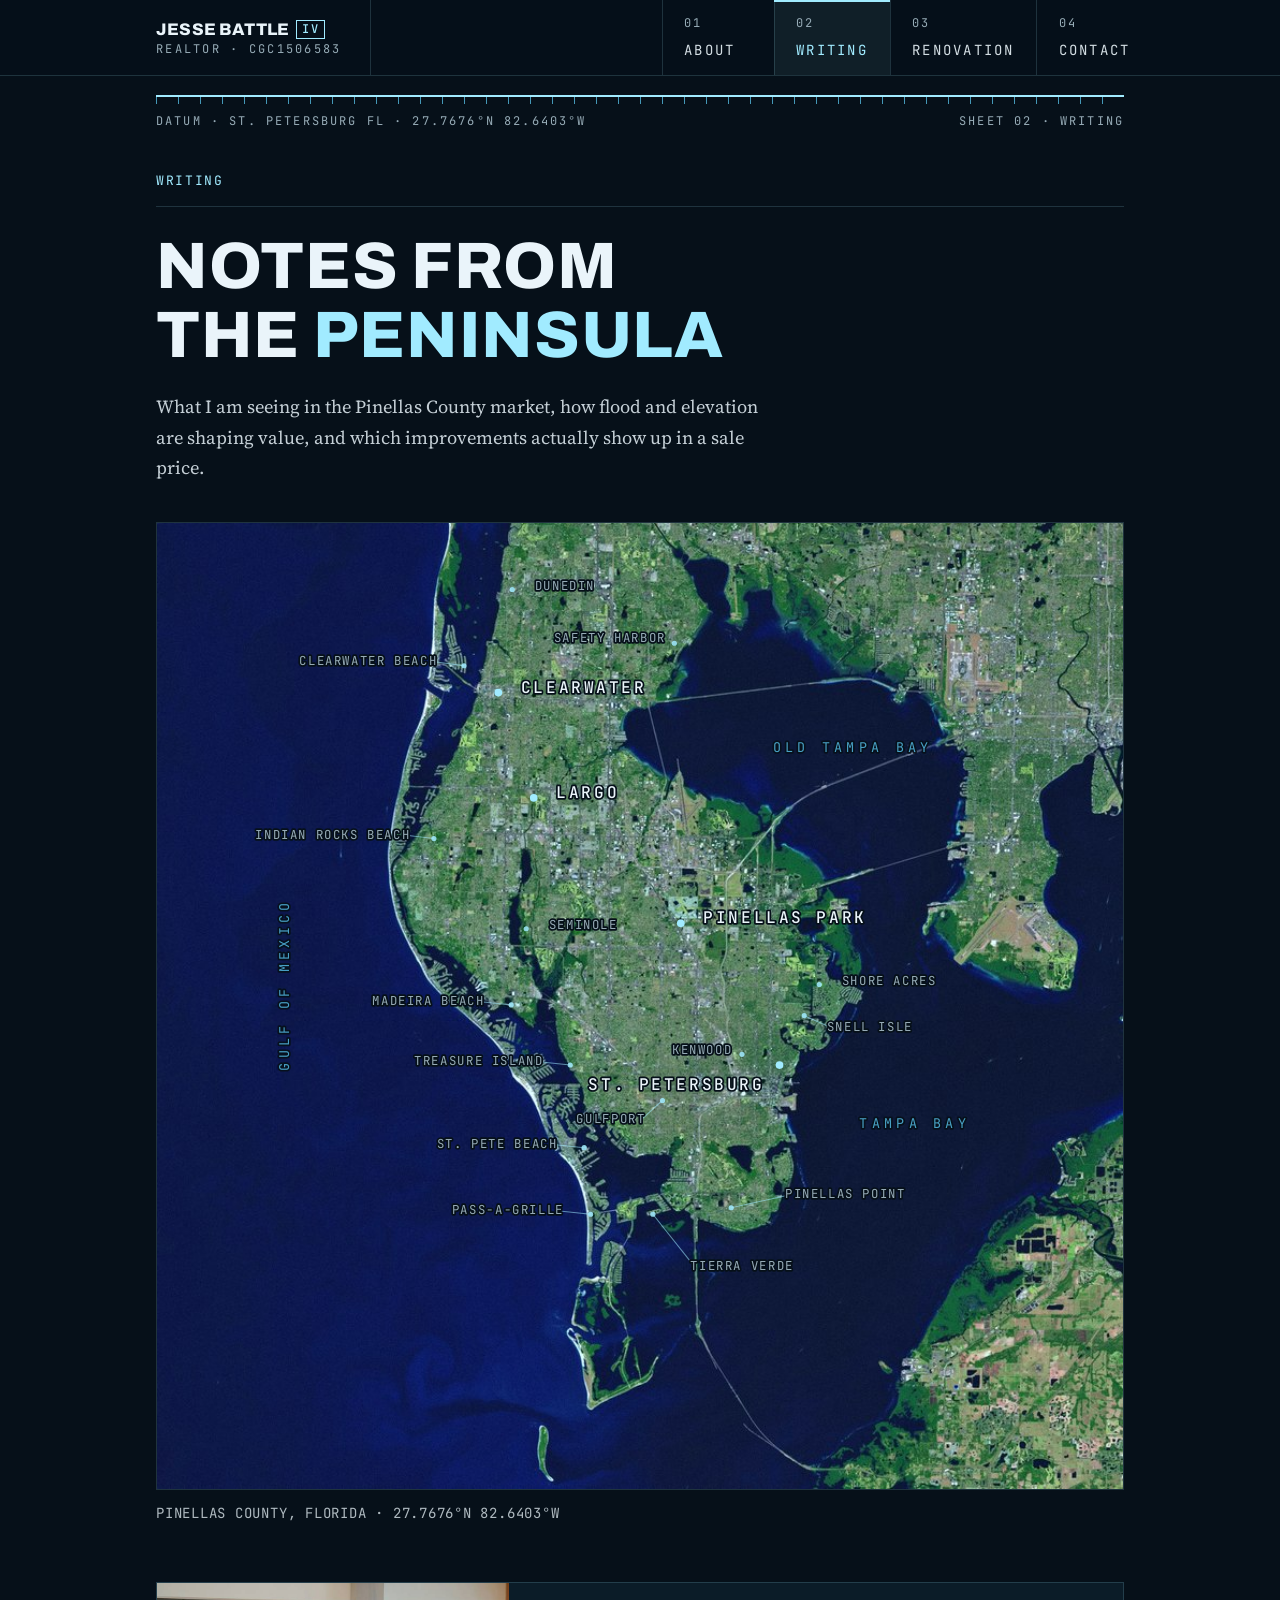
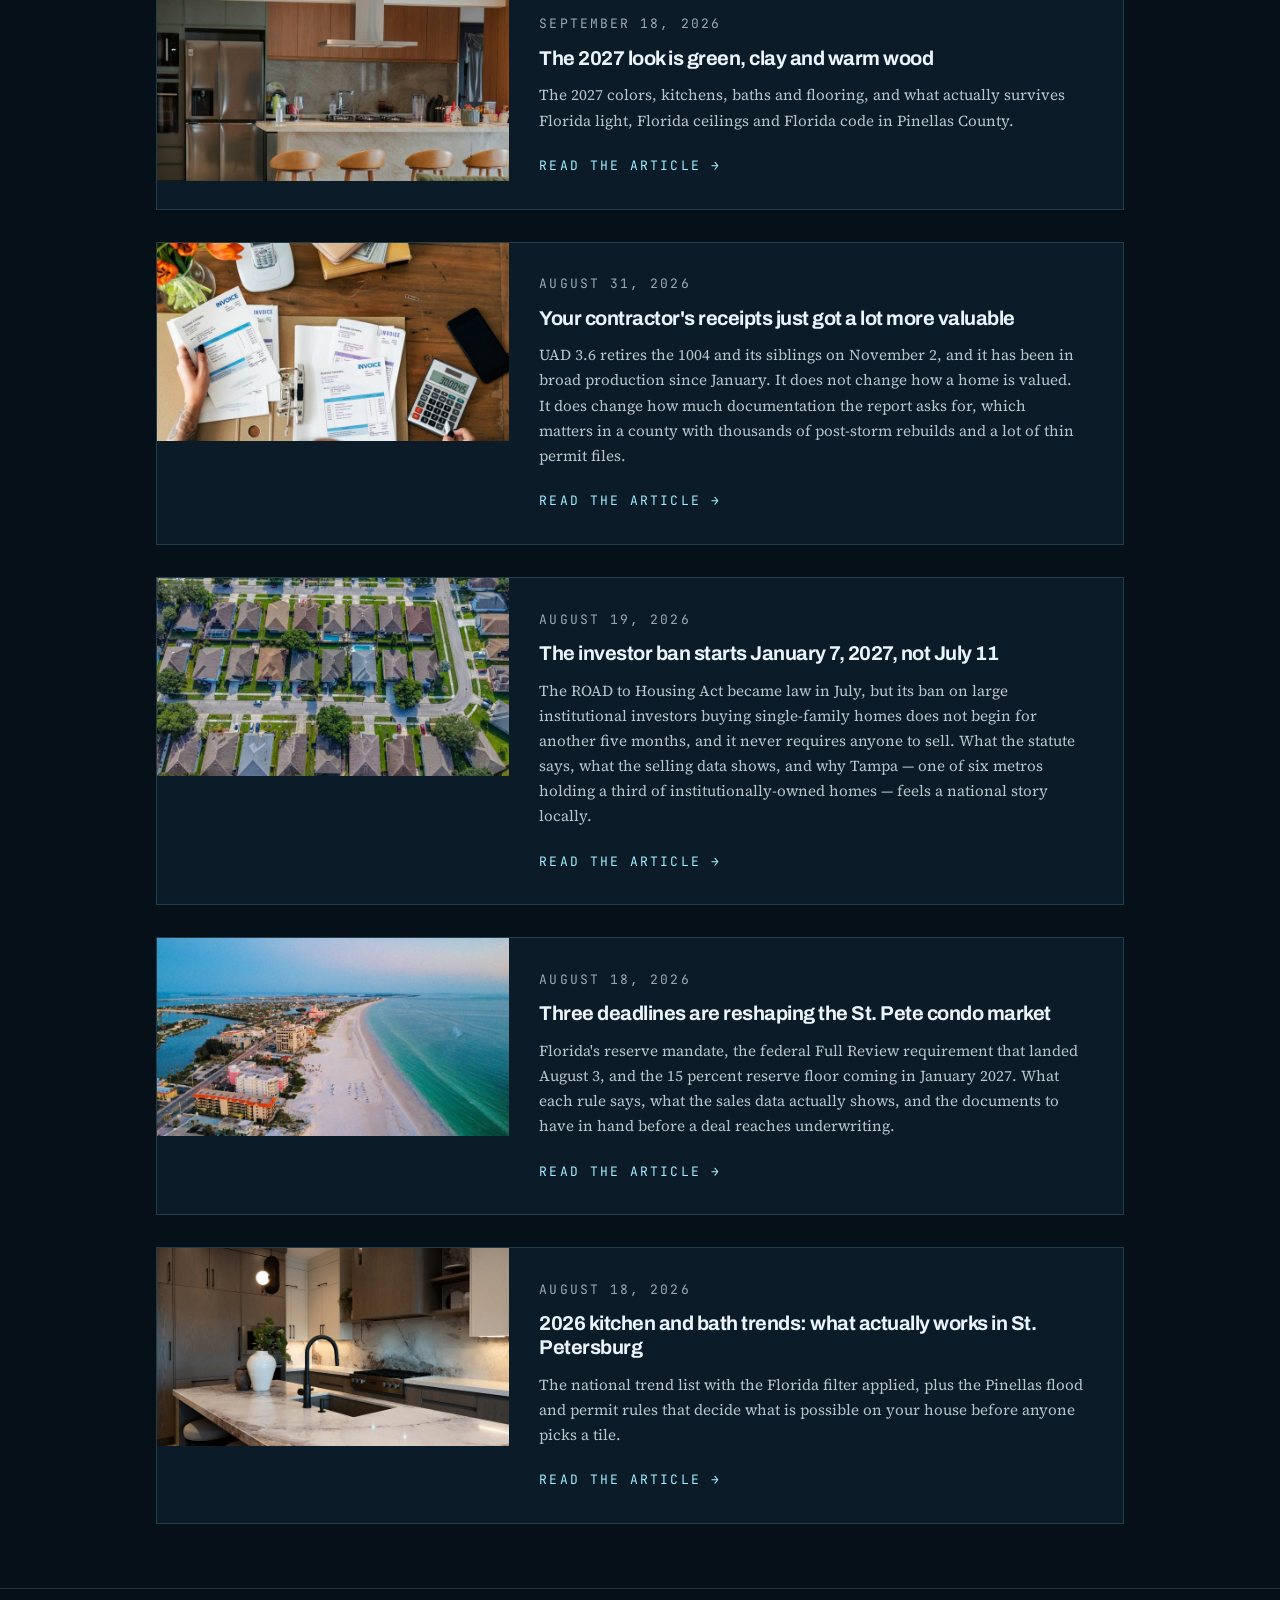
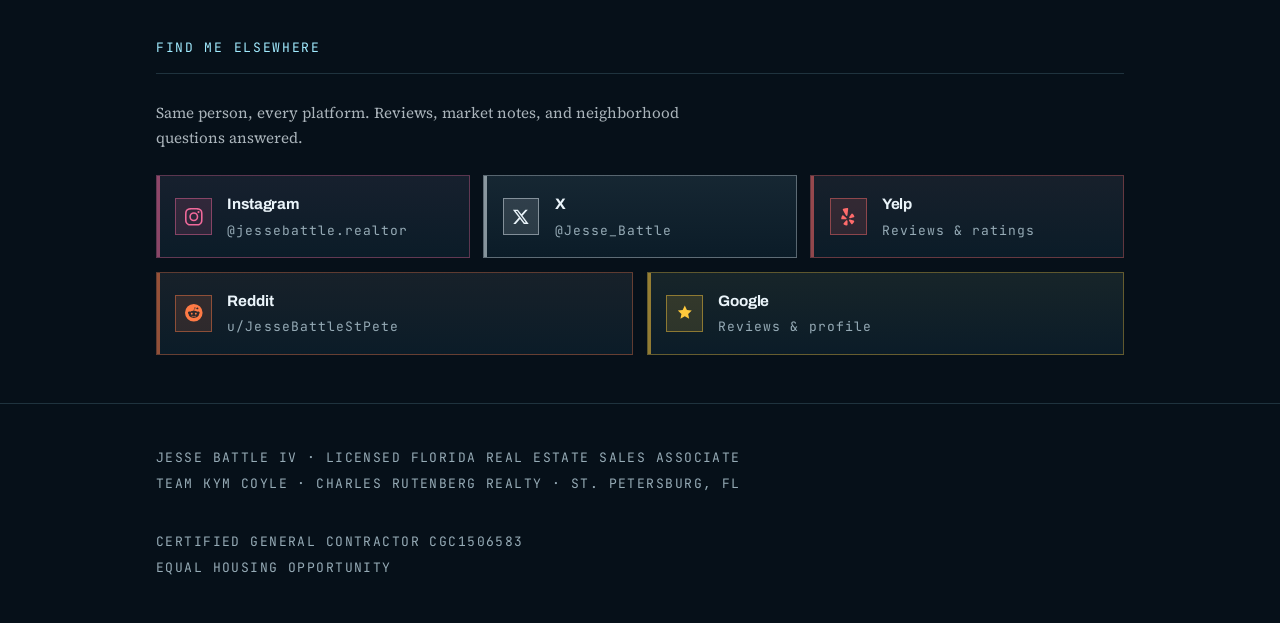
==== commit ad9e0d38: "Add 2027 forecast card to Writing index" ====
--- a/blog/index.html
+++ b/blog/index.html
@@ -305,7 +305,7 @@
 </div>
 
 <div class="wrap">
-  <ul class="posts">
+  <ul class="posts">     <li>       <a href="2027-renovation-forecast-st-pete">         <div class="shot">           <img src="img/2027-trends-hero.jpg" srcset="img/2027-trends-hero-800w.jpg 800w, img/2027-trends-hero-1600w.jpg 1600w, img/2027-trends-hero.jpg 2400w" sizes="(min-width: 721px) 22rem, calc(100vw - 3.5rem)" alt="Open-plan kitchen with deep green tall cabinets, walnut upper cabinets, a stainless steel island hood, and a stone waterfall island with four leather-topped bar stools">         </div>         <div class="meta">           <time datetime="2026-09-18">September 18, 2026</time>           <h2>The 2027 look is green, clay and warm wood</h2>           <p>The 2027 colors, kitchens, baths and flooring, and what actually survives Florida light, Florida ceilings and Florida code in Pinellas County.</p>           <span class="more">Read the article &rarr;</span>         </div>       </a>     </li>
 
     <li>
       <a href="2026-uad-3-6-appraisal-changes-pinellas">
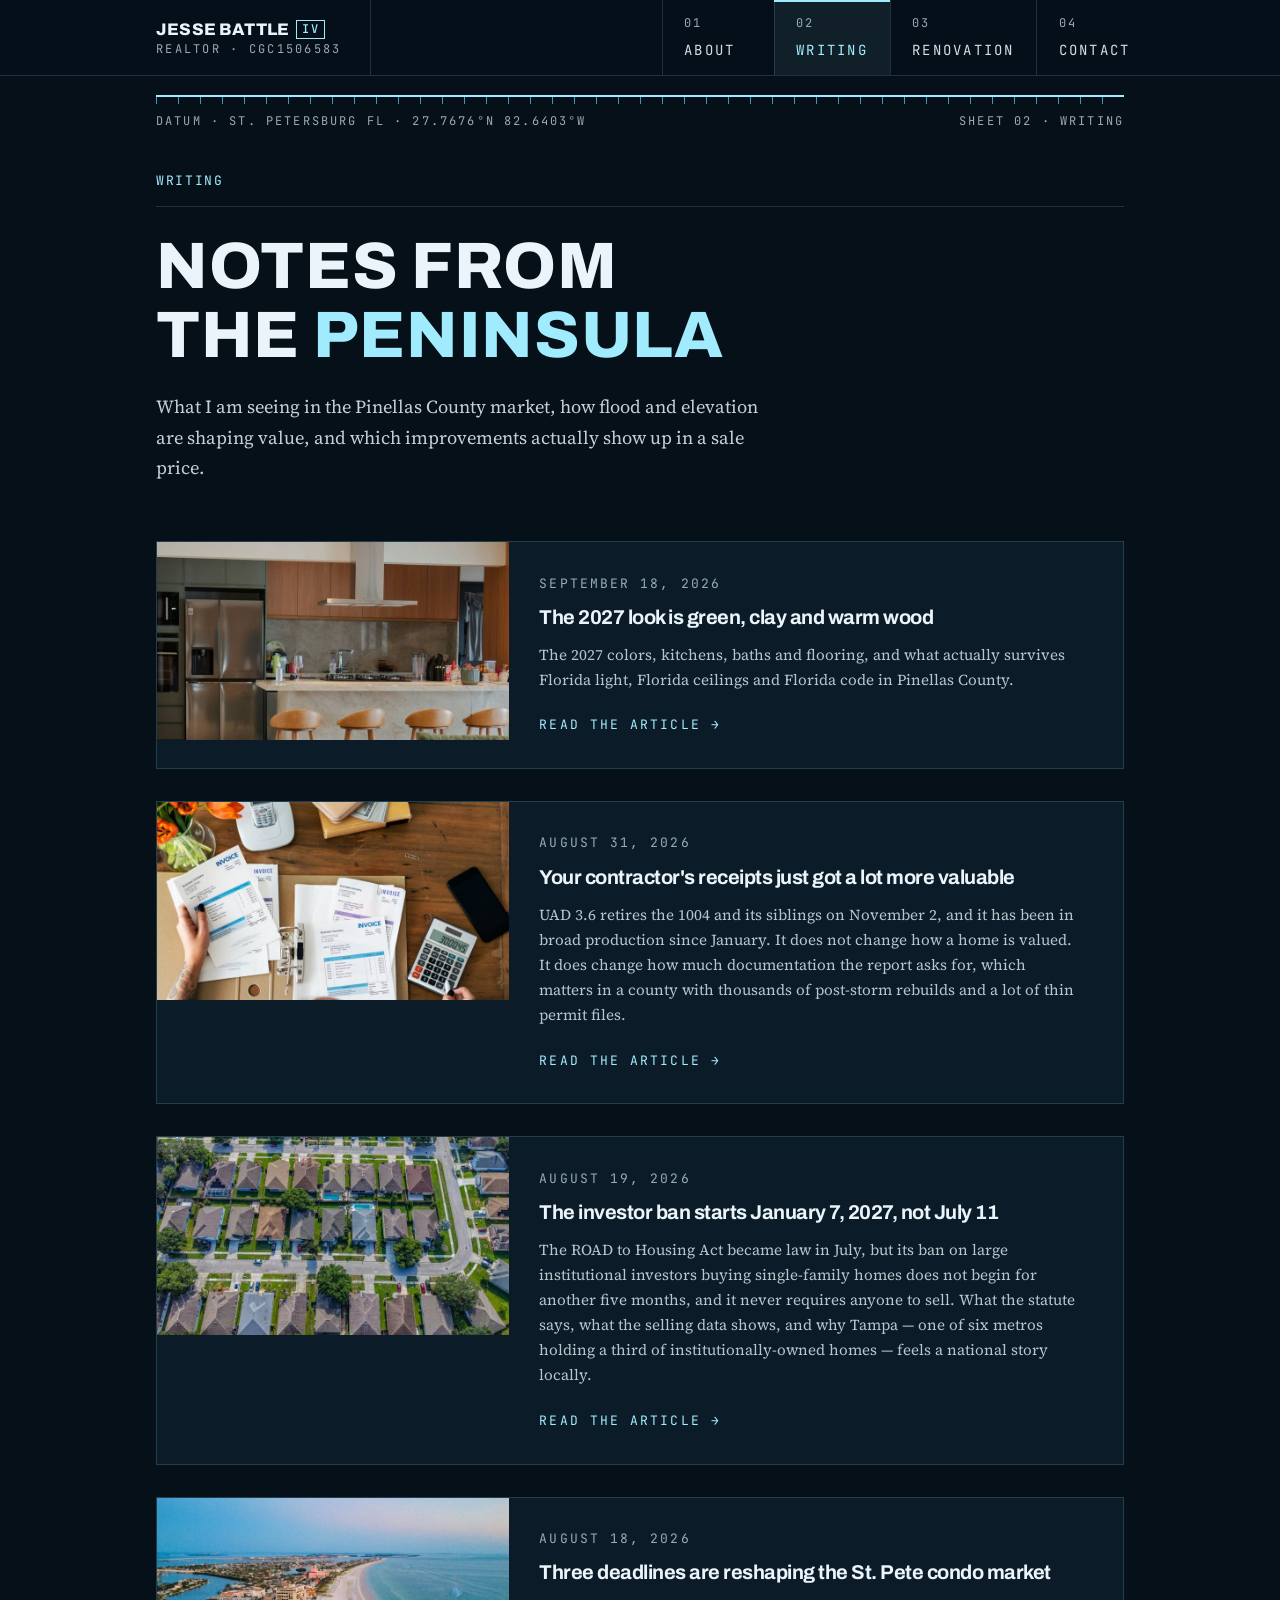
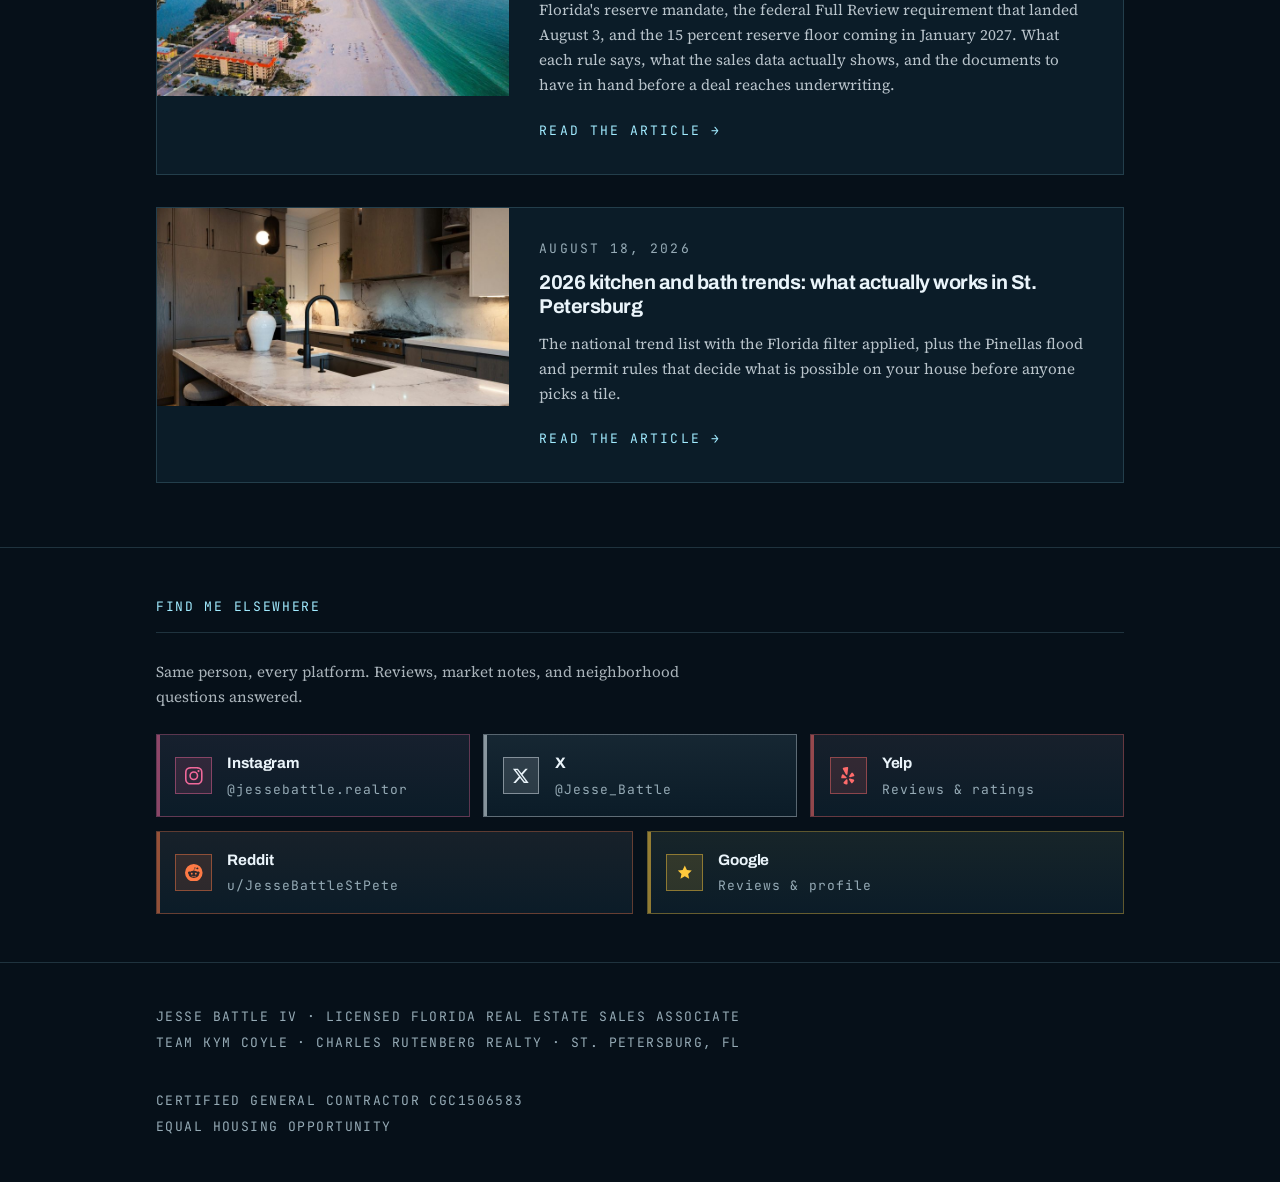
==== commit eee2ef97: "Disable the Writing page map, label points are inaccurate" ====
--- a/blog/index.html
+++ b/blog/index.html
@@ -241,7 +241,7 @@
         shaping value, and which improvements actually show up in a sale price.</p>
       </div>
 
-      <figure class="wh-map">
+      <!-- MAP DISABLED 2026-09-19. Label points are inaccurate: checked against the satellite and biased roughly 15 to 25 pixels north and west, worst on Kenwood, Gulfport, St. Petersburg and Snell Isle. Markup kept on purpose. Fix the coordinates, verify against the image, then delete the two comment wrappers to re-enable. See HANDOFF.md map section for the label convention and scale. --> <!-- <figure class="wh-map">
         <div class="map-frame">
           <img src="img/pinellas-peninsula-satellite.jpg" width="900" height="900" alt="Satellite view of the Pinellas peninsula on Florida's Gulf coast. The deep blue Gulf of America fills the left side with a chain of barrier islands along the shore; the green and grey urban peninsula runs down the centre between the Gulf and Tampa Bay; Old Tampa Bay lies to the north with bridges crossing east to Hillsborough County, and the Sunshine Skyway crosses the mouth of the bay at the bottom. St. Petersburg sits near the southern end.">
           <svg class="map-svg" viewBox="0 0 900 900" aria-hidden="true" focusable="false">
@@ -299,7 +299,7 @@
           </svg>
         </div>
         <figcaption>Pinellas County, Florida &middot; 27.7676&deg;N 82.6403&deg;W</figcaption>
-      </figure>
+      </figure> -->
     </div>
   </div>
 </div>
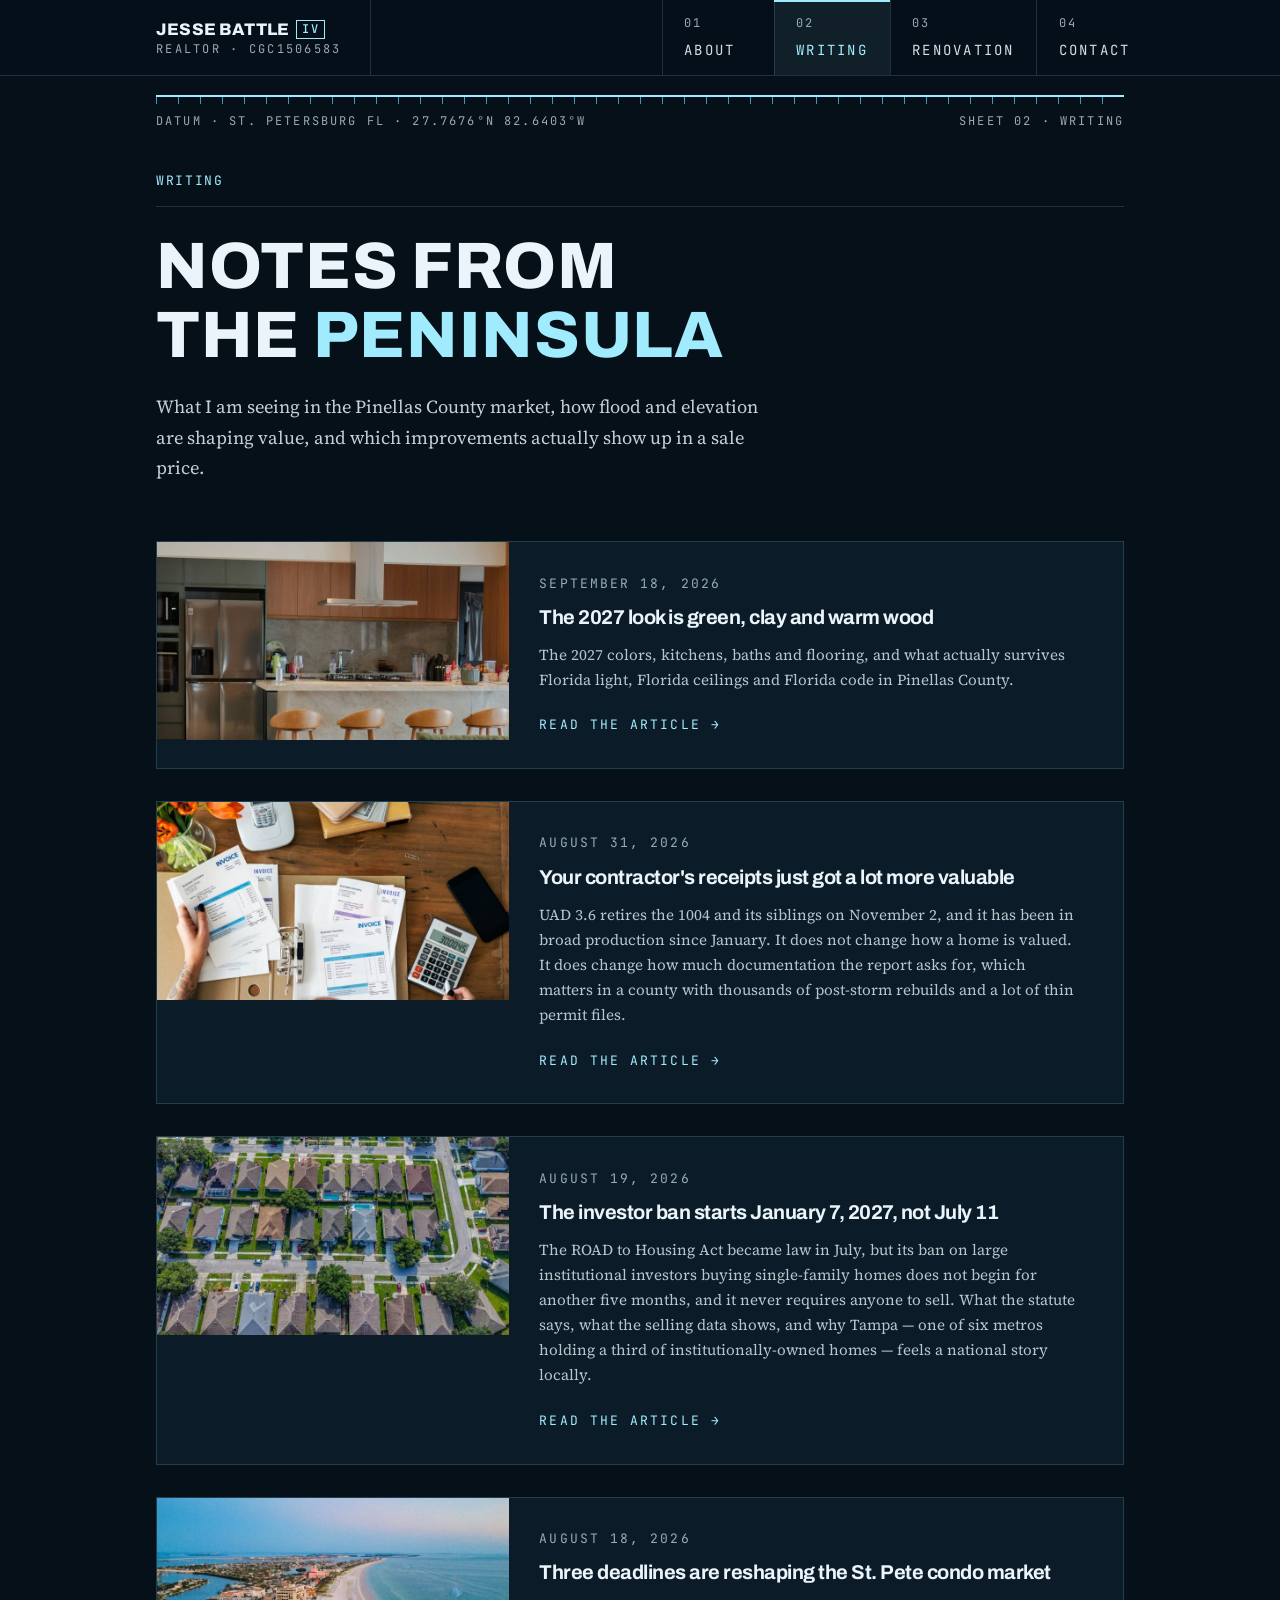
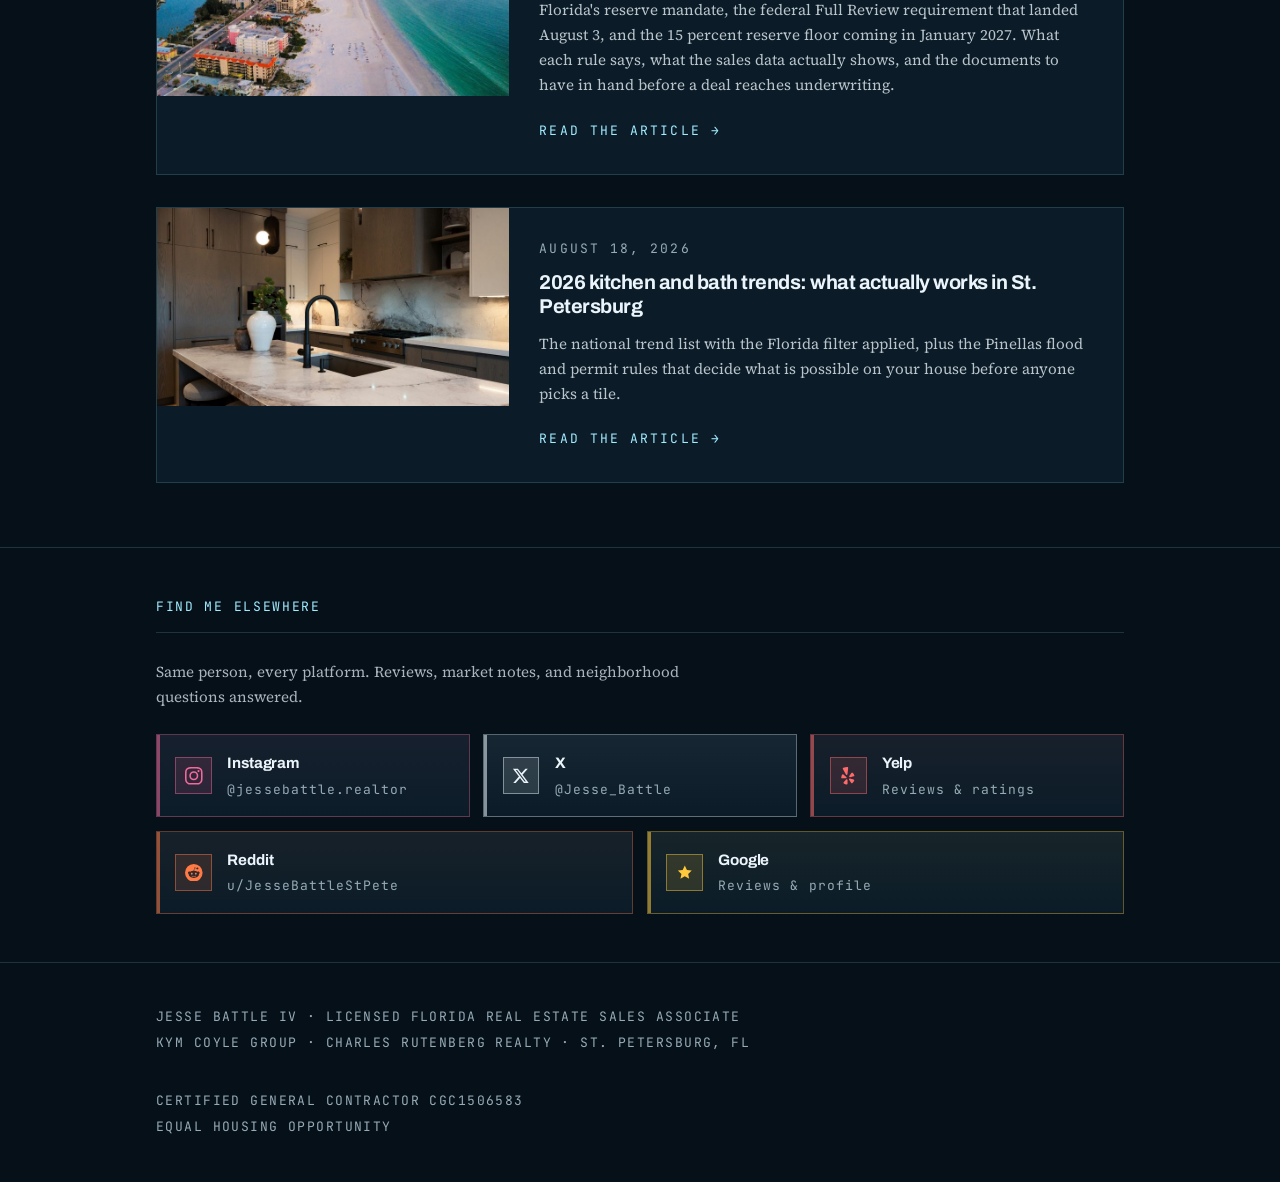
==== commit 27559dd5: "Rename the team from Team Kym Coyle to Kym Coyle Group All 39 occurrences across ten files: the home" ====
--- a/blog/index.html
+++ b/blog/index.html
@@ -129,7 +129,7 @@
     {
       "@type": "RealEstateAgent",
       "@id": "https://jessebattle.com/#practice",
-      "name": "Team Kym Coyle at Charles Rutenberg Realty",
+      "name": "Kym Coyle Group at Charles Rutenberg Realty",
       "url": "https://kymcoyle.com/",
       "address": {
         "@type": "PostalAddress",
@@ -424,7 +424,7 @@
   <div class="wrap">
     <div>
       Jesse Battle IV &middot; Licensed Florida Real Estate Sales Associate<br>
-      Team Kym Coyle &middot; Charles Rutenberg Realty &middot; St. Petersburg, FL
+      Kym Coyle Group &middot; Charles Rutenberg Realty &middot; St. Petersburg, FL
     </div>
     <div>
       Certified General Contractor CGC1506583<br>
--- a/style.css
+++ b/style.css
@@ -400,6 +400,36 @@
 .home section{padding:5rem 0}
 .home .close-h{font-family:'Archivo',sans-serif;font-weight:800;font-size:var(--d2);line-height:1.05;letter-spacing:.01em;text-transform:uppercase;max-width:13ch;margin-top:2.2rem}
 .home .close-deck{margin-top:1.5rem;max-width:var(--w-measure);color:rgba(234,244,250,.84)}
+/* Second .portrait, reusing the hero's frame and widths. The hero gets its
+   spacing from the header grid gap; in block flow it needs a margin, and
+   2.6rem matches the .contact-stations step. justify-self:start
+   overrides the hero's desktop "end", which some browsers apply outside a
+   grid and some ignore; start lines it up with the column either way. */
+.home #contact .portrait{justify-self:start;margin-top:2.6rem}
+/* Contact form. Labels are the .station .lab treatment so the form reads as
+   part of the same contact block; fields sit on --ink-2 like the cards, on a
+   --hair border. Field text is --base (17.2px): under 16px, iOS Safari zooms
+   the page on focus. Fields cap at --w-measure, since a message is prose;
+   the heading does not, so its rule spans the column like "Find me elsewhere". */
+.home .contact-form .field,.home .form-status{max-width:var(--w-measure)}
+.home .contact-form .field+.field{margin-top:1.6rem}
+.home .contact-form label{display:block;margin-bottom:.5rem;font-family:'JetBrains Mono',monospace;font-size:var(--l3);letter-spacing:.2em;text-transform:uppercase;color:var(--slate)}
+.home .contact-form input,.home .contact-form textarea{display:block;width:100%;padding:.85rem 1rem;
+  font-family:inherit;font-size:var(--base);line-height:1.5;color:var(--paper);
+  background:var(--ink-2);border:1px solid var(--hair);border-radius:0;-webkit-appearance:none;appearance:none}
+.home .contact-form textarea{min-height:10rem;resize:vertical}
+.home .contact-form input:focus-visible,.home .contact-form textarea:focus-visible{outline:2px solid var(--pb);outline-offset:3px}
+/* Browser autofill paints its own light fill; keep the field on the site ink */
+.home .contact-form input:-webkit-autofill{-webkit-text-fill-color:var(--paper);box-shadow:0 0 0 100px var(--ink-2) inset;caret-color:var(--paper)}
+.home .form-status:not(:empty){margin-top:1.2rem;padding-left:.9rem;border-left:2px solid var(--pb);font-size:var(--small);color:rgba(234,244,250,.84)}
+.home .form-status a{color:var(--pb)}
+/* Failure is a raised panel in the social cards' anatomy: --ink-2 ground,
+   --hair border, a heavier left bar, plus a "Not sent" label in the station
+   label treatment. Success stays an unboxed rule. The bar steps out of cyan
+   to --paper because --pb is the site's done/active accent. Shape and label
+   carry the difference, so it reads without colour and needs no new token. */
+.home .form-status.is-error{padding:.95rem 1.15rem;background:var(--ink-2);border:1px solid var(--hair);border-left:3px solid var(--paper);color:var(--paper)}
+.home .form-status .st-lab{display:block;margin-bottom:.4rem;font-family:'JetBrains Mono',monospace;font-size:var(--l3);letter-spacing:.2em;text-transform:uppercase;color:var(--paper)}
 .home h3.big{font-family:'Archivo',sans-serif;font-weight:800;font-size:var(--d3);line-height:1.05;letter-spacing:.01em;text-transform:uppercase;max-width:18ch;margin-bottom:1.6rem}
 .home .body-col{max-width:var(--w-measure)}
 .home .story-grid{display:grid;grid-template-columns:1fr 1.15fr;gap:4rem;align-items:start}
@@ -423,17 +453,21 @@
 .home footer .wrap{display:flex;justify-content:space-between;gap:2rem;flex-wrap:wrap}
 
 /* Cyan button. The Practice column had a matching one until the listings
-   section on this page replaced the reason for it; this is the only instance now. */
-.home .writing-btn{display:inline-flex;align-items:center;gap:.7rem;
+   section on this page replaced the reason for it. Two instances now: All
+   Writing, and Send on the contact form. */
+.home .writing-btn,.home .form-send{display:inline-flex;align-items:center;gap:.7rem;
   font-family:'JetBrains Mono',monospace;font-size:var(--l1);letter-spacing:.16em;text-transform:uppercase;
   color:var(--pb);text-decoration:none;border:1px solid var(--pb);padding:.85rem 1.2rem;
   background:linear-gradient(rgba(161,235,255,.07),transparent);
   transition:background .2s,color .2s,box-shadow .2s}
-.home .writing-btn:hover{background:var(--pb);color:var(--ink);box-shadow:0 0 0 3px rgba(161,235,255,.14)}
-.home .writing-btn:focus-visible{outline:2px solid var(--pb);outline-offset:3px}
-.home .writing-btn svg{width:.68rem;height:.68rem;flex:none;fill:none;stroke:currentColor;stroke-width:1.7;
+.home .writing-btn:hover,.home .form-send:hover{background:var(--pb);color:var(--ink);box-shadow:0 0 0 3px rgba(161,235,255,.14)}
+.home .writing-btn:focus-visible,.home .form-send:focus-visible{outline:2px solid var(--pb);outline-offset:3px}
+.home .writing-btn svg,.home .form-send svg{width:.68rem;height:.68rem;flex:none;fill:none;stroke:currentColor;stroke-width:1.7;
   stroke-linecap:round;stroke-linejoin:round}
-.home .writing-btn{margin-top:1.9rem}
+.home .writing-btn,.home .form-send{margin-top:1.9rem}
+/* <button> does not inherit type the way <a> does */
+.home .form-send{line-height:inherit;cursor:pointer}
+.home .form-send:disabled{opacity:.6;cursor:progress;pointer-events:none}
 .vh{position:absolute;width:1px;height:1px;padding:0;margin:-1px;overflow:hidden;clip:rect(0 0 0 0);white-space:nowrap;border:0}
 
 /* =========================================================
